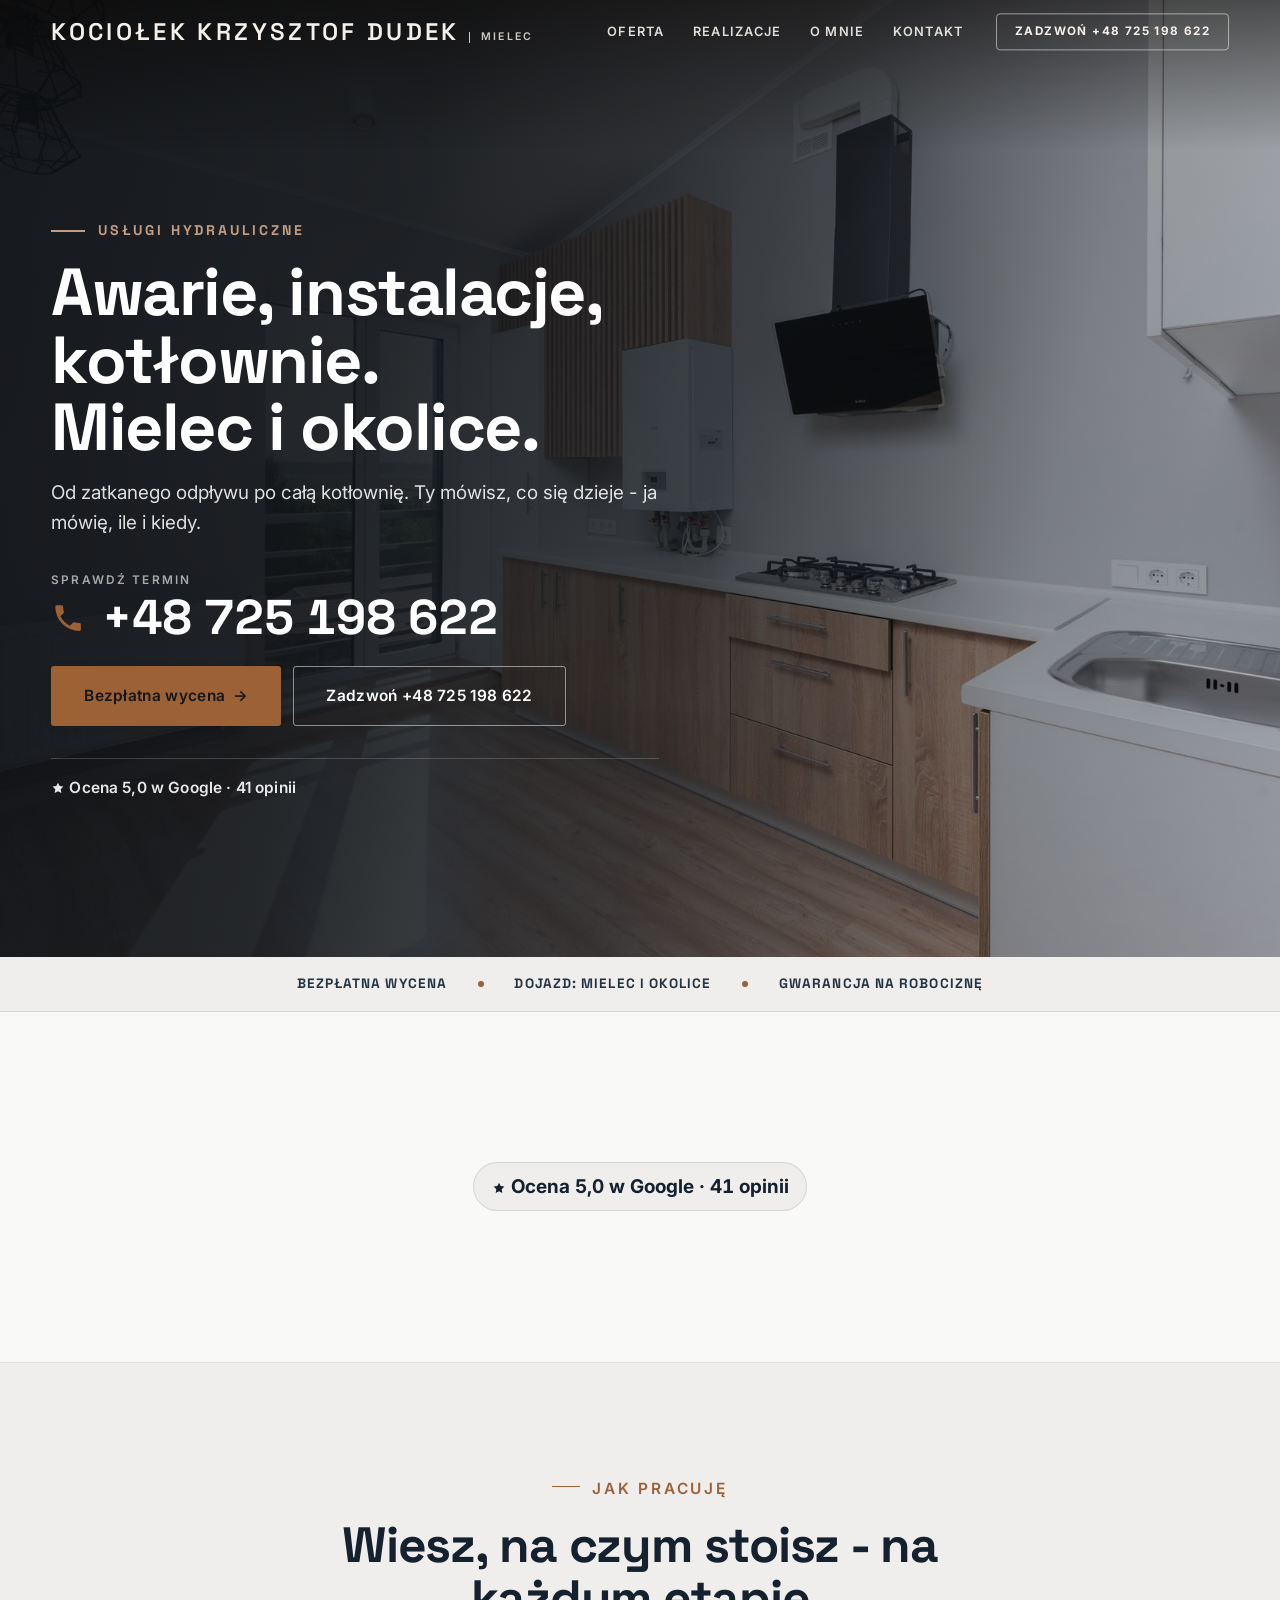
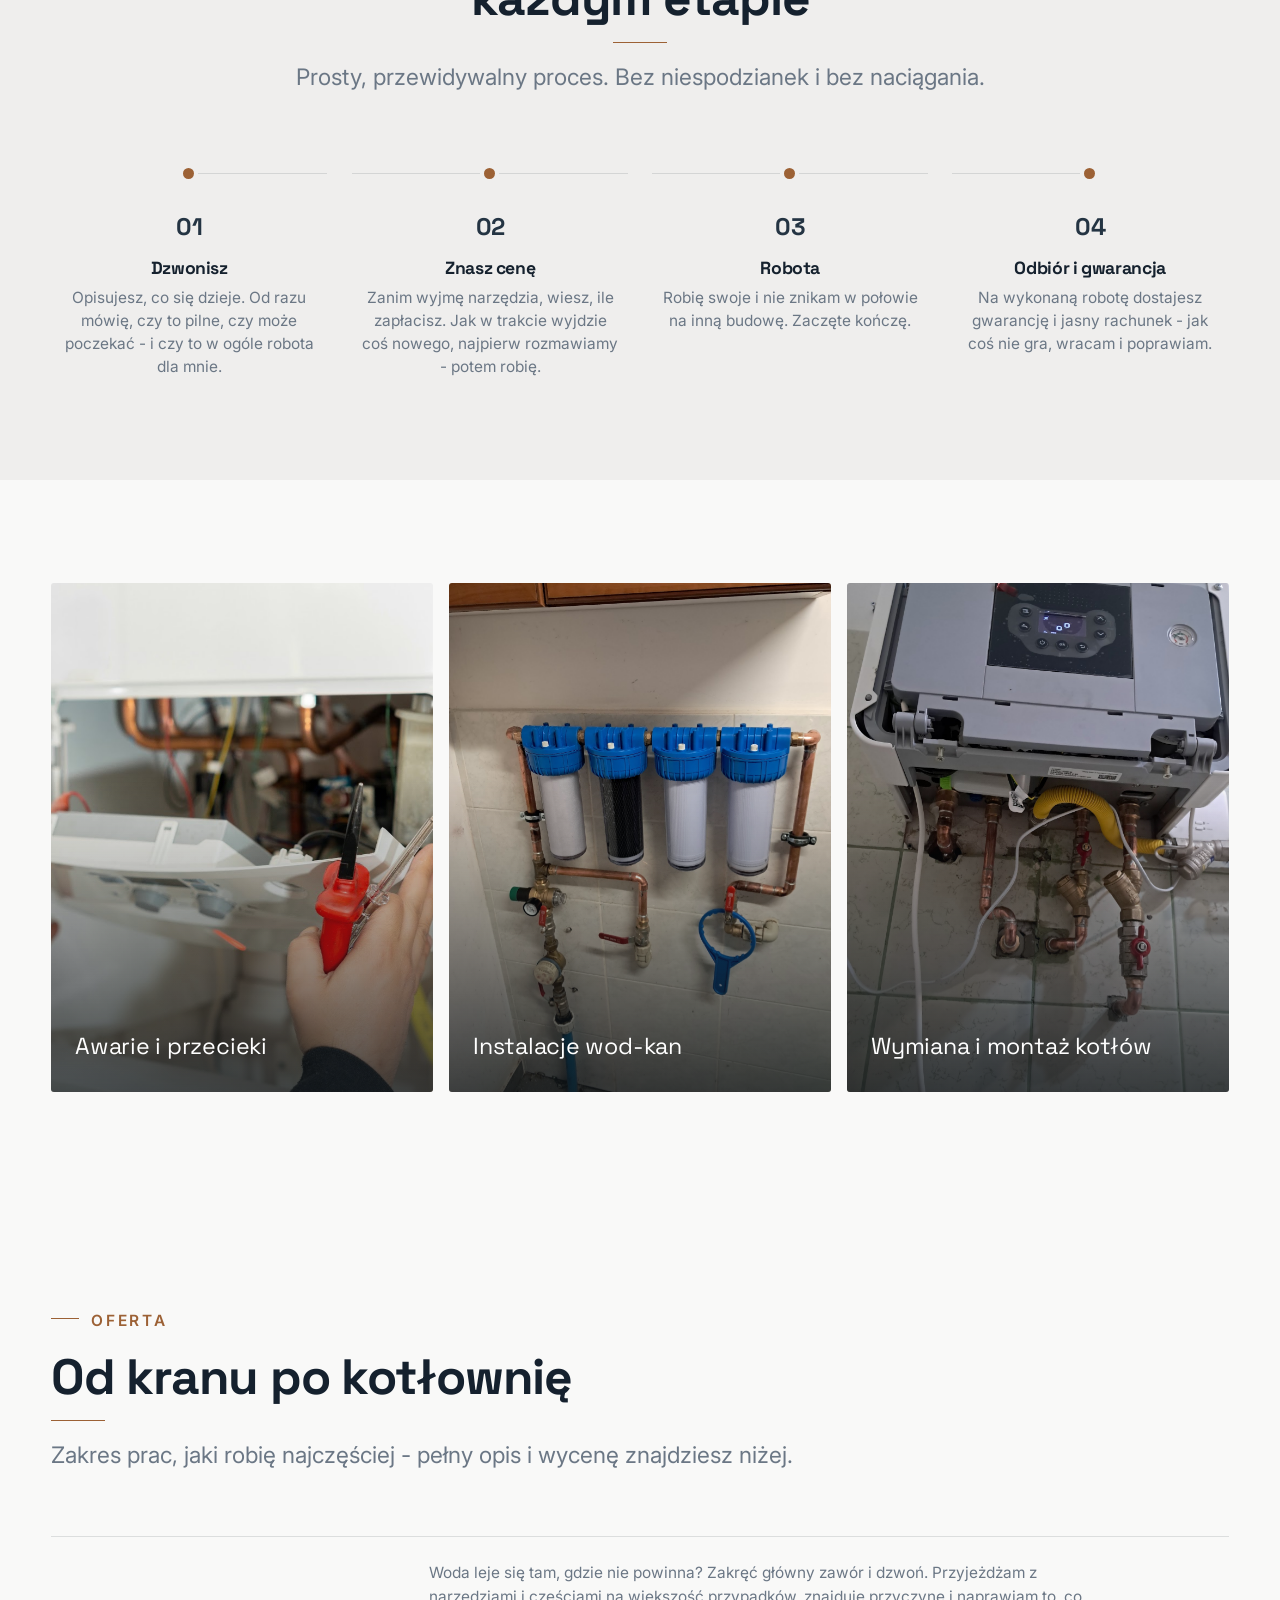
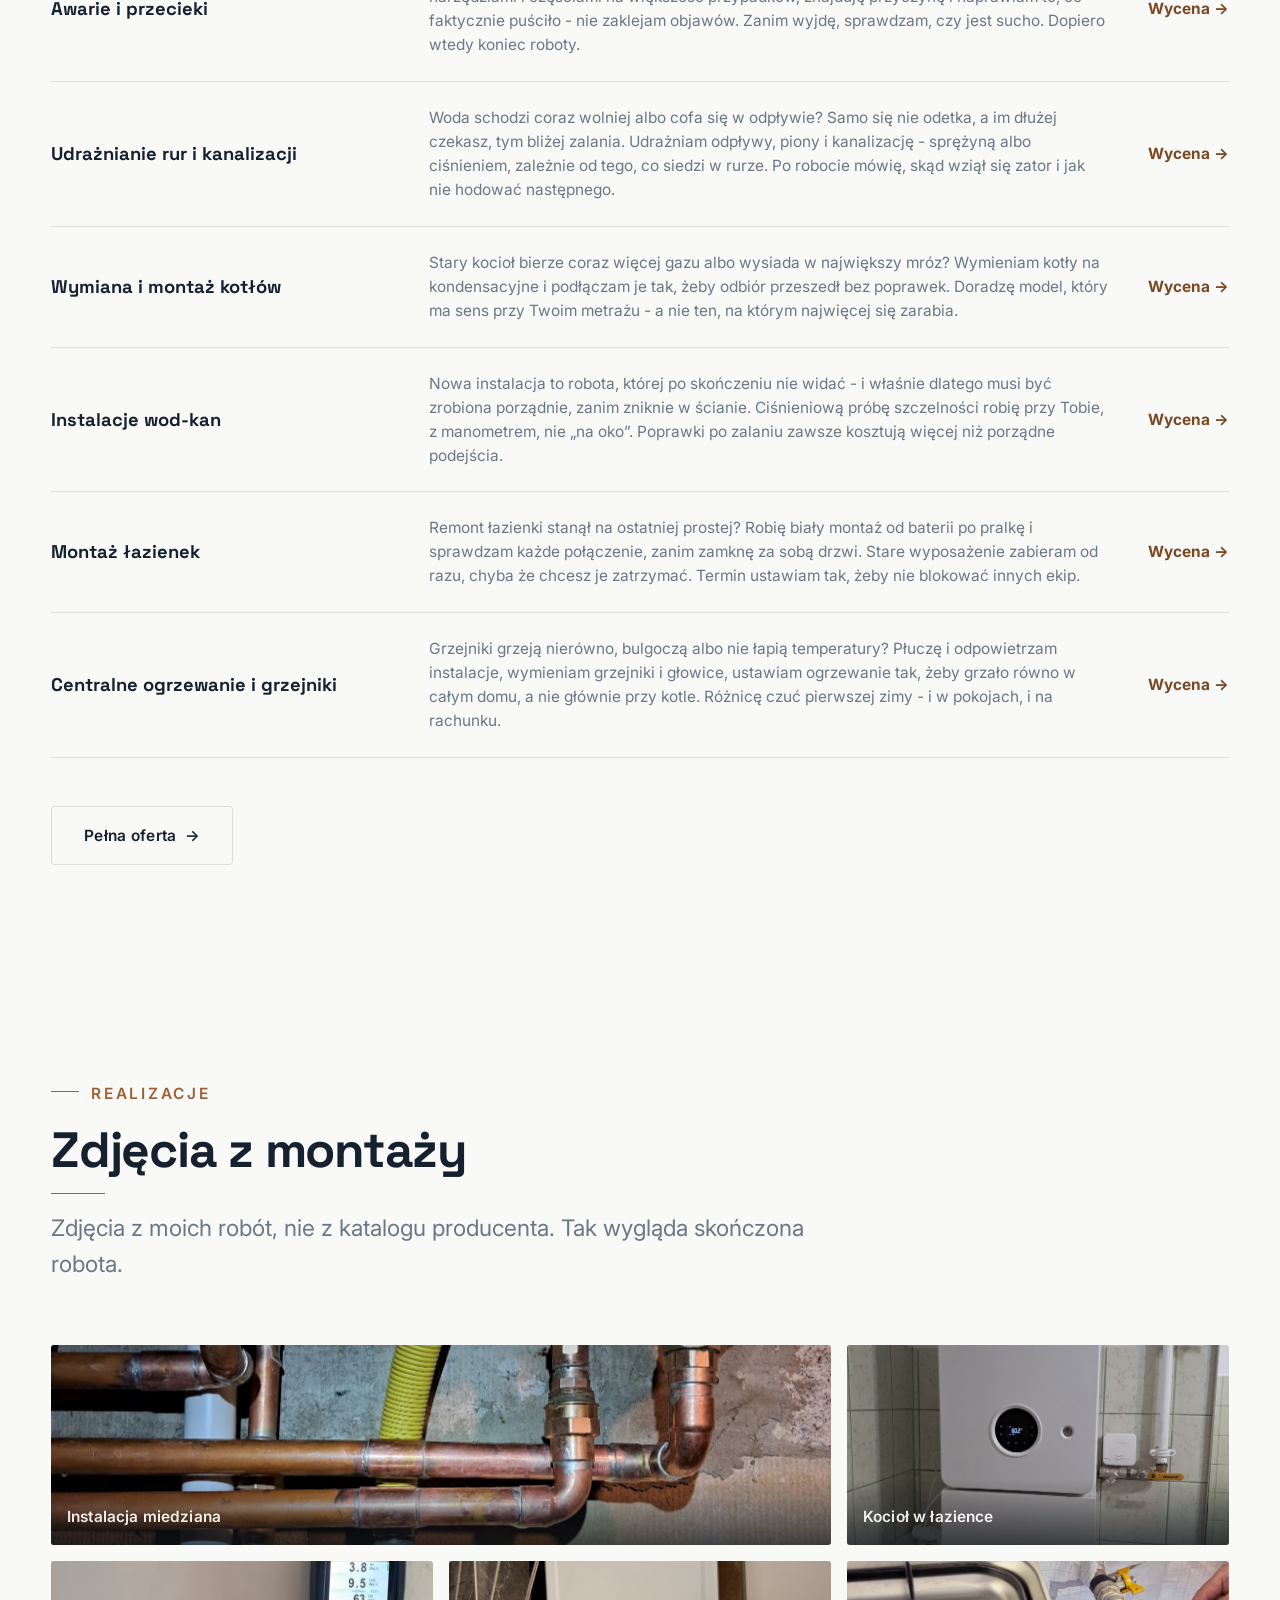
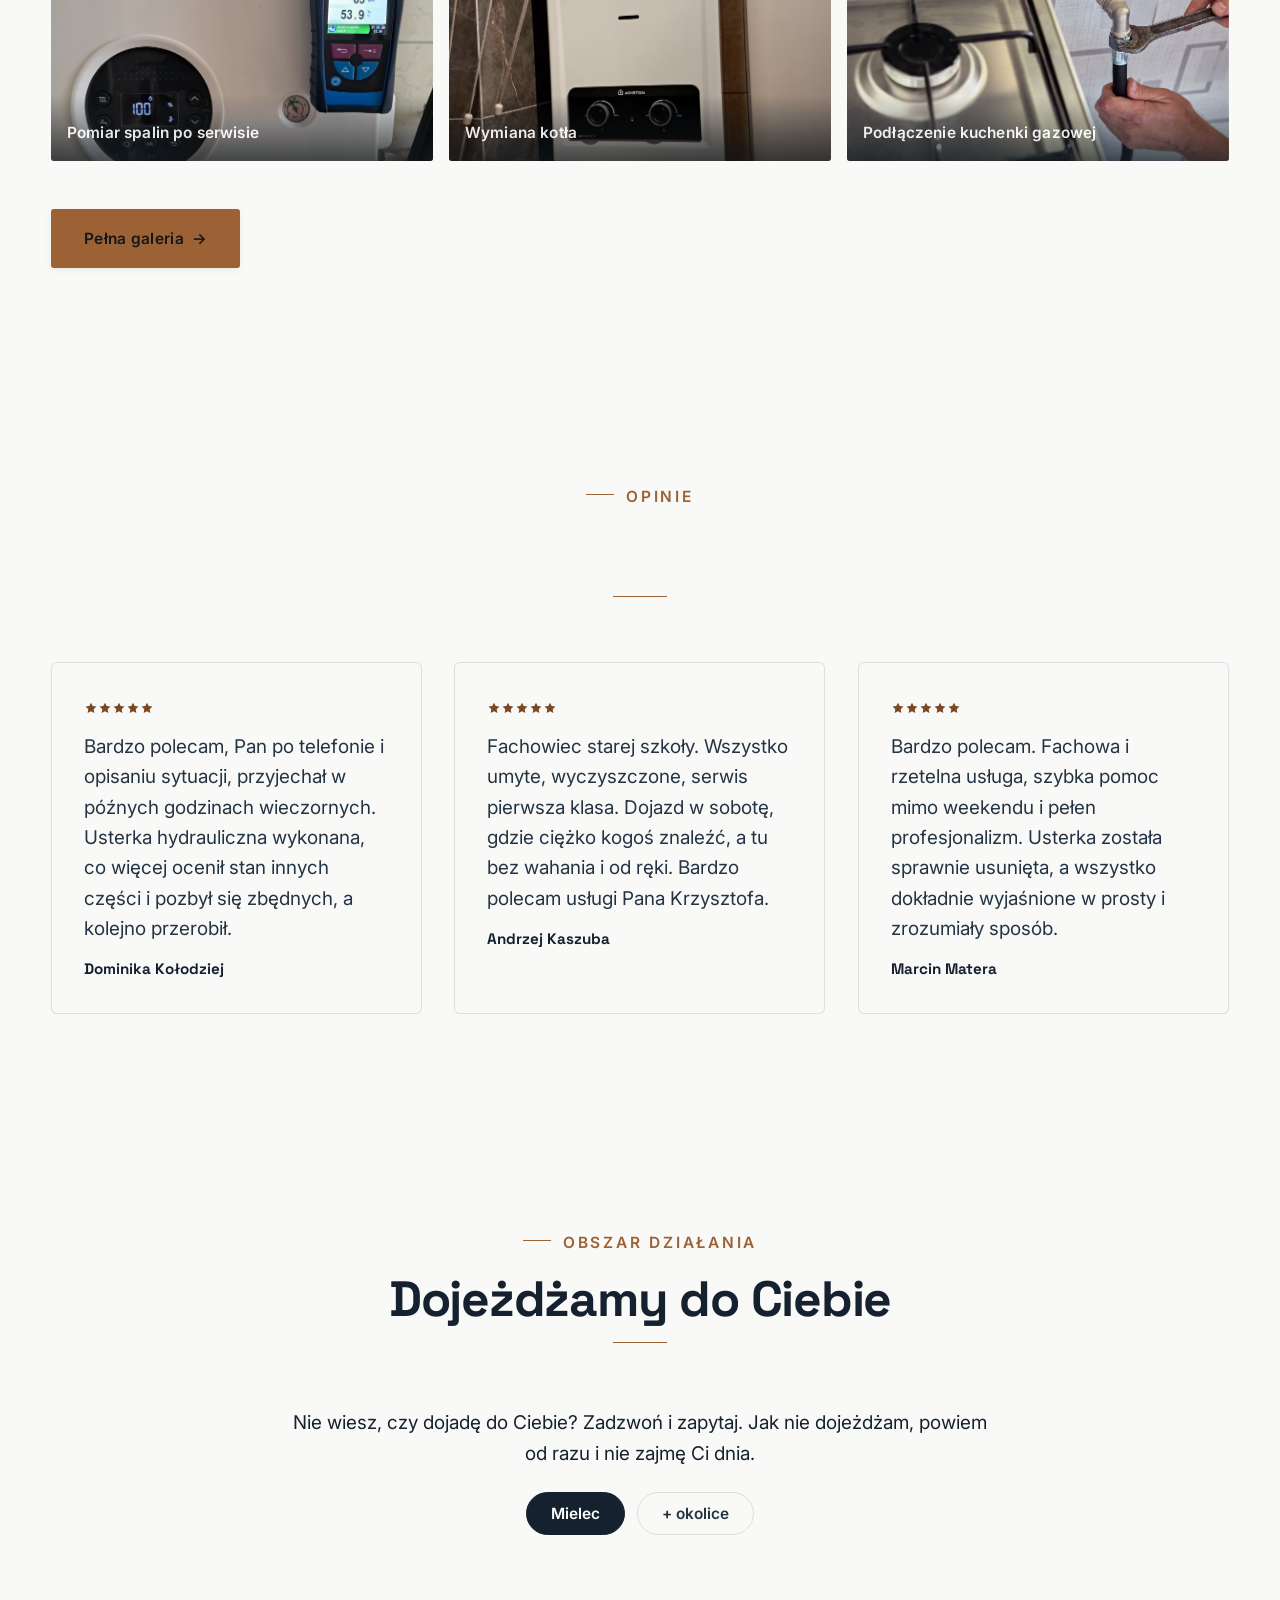
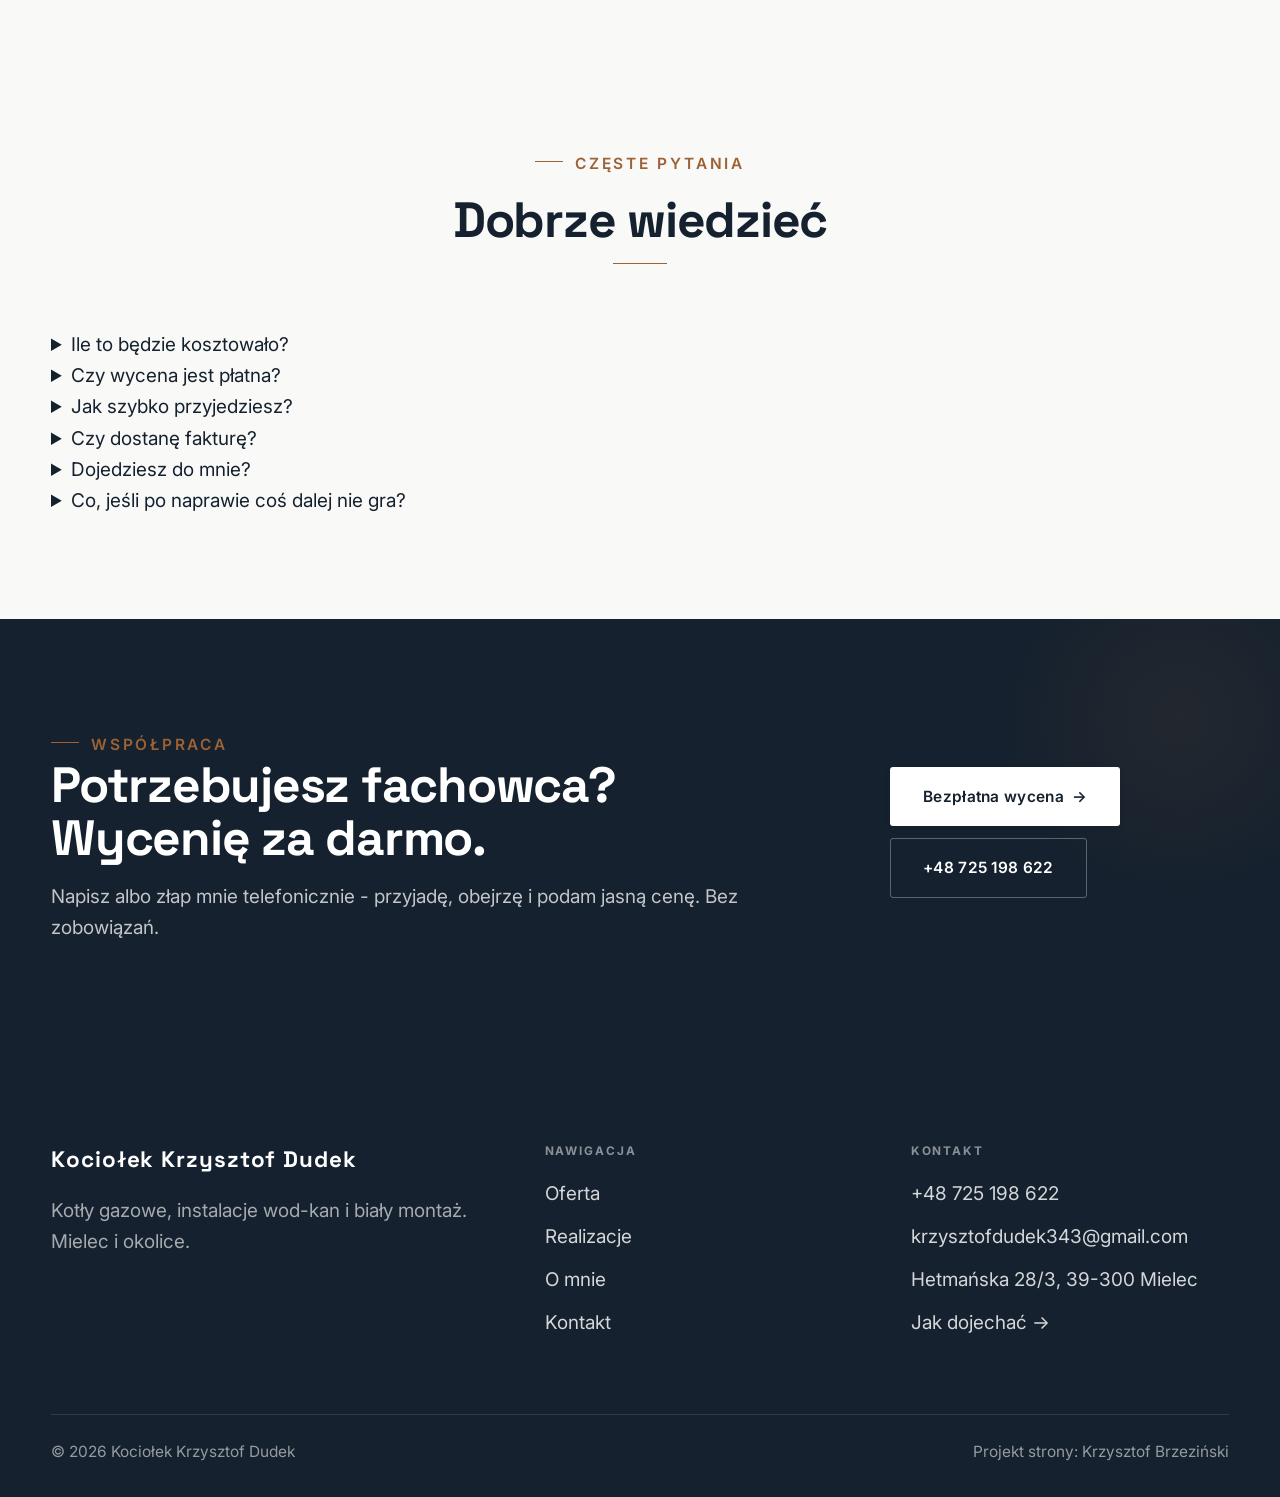
==== index.html @ f03aaa12 "Strona demo: firma-instalacyjno-serwisowa-kociolek-krzysztof-dudek" ====
<!DOCTYPE html>
<html lang="pl">
<head>
<meta charset="UTF-8">
<meta name="viewport" content="width=device-width, initial-scale=1.0">
<title>Hydraulik Mielec - cena przed robotą | Kociołek Krzysztof Dudek</title>
<meta name="description" content="Hydraulik w Mielcu z dojazdem. Awarie, udrażnianie, instalacje wod-kan, wymiana kotłów. Cenę znasz przed robotą. Zadzwoń: +48 725 198 622.">
<link rel="preconnect" href="https://fonts.googleapis.com">
<link rel="preconnect" href="https://fonts.gstatic.com" crossorigin>
<link href="https://fonts.googleapis.com/css2?family=Space+Grotesk:wght@500;600;700&family=Inter:wght@400;500;600&display=swap" rel="stylesheet">
<link rel="stylesheet" href="assets/styles.css">
</head>
<body>

<header class="nav">
  <div class="wrap nav-inner">
    <a class="brand" href="index.html"><span class="name">Kociołek Krzysztof Dudek</span><span class="sub">Mielec</span></a>
    <nav class="nav-links">
      <a href="oferta.html">Oferta</a>
      <a href="realizacje.html">Realizacje</a>
      <a href="o-nas.html">O mnie</a>
      <a href="kontakt.html">Kontakt</a>
      <a href="tel:+48725198622" class="btn btn-accent">Zadzwoń +48 725 198 622</a>
    </nav>
    <button class="nav-toggle" aria-label="Menu"><span></span><span></span><span></span></button>
  </div>
</header>

<section class="hero-fach">
  <img class="hf-photo" src="img/hero.jpg" fetchpriority="high" alt="Kociołek Krzysztof Dudek">
  <div class="hf-panel">
    <div class="hf-inner">
      <span class="hf-kicker">Usługi hydrauliczne</span>
      <h1 class="hf-title">Awarie, instalacje, kotłownie. Mielec i okolice. <em></em></h1>
      <p class="hf-lead">Od zatkanego odpływu po całą kotłownię. Ty mówisz, co się dzieje - ja mówię, ile i kiedy.</p>
      <a class="hf-phone" href="tel:+48725198622"><span class="hf-phone-lab">Sprawdź termin</span><span class="hf-phone-num"><svg class="ico-tel" width="16" height="16" viewBox="0 0 24 24" fill="none" aria-hidden="true"><path d="M6.6 10.8a15.5 15.5 0 0 0 6.6 6.6l2.2-2.2a1 1 0 0 1 1-.24 11.4 11.4 0 0 0 3.6.58 1 1 0 0 1 1 1V20a1 1 0 0 1-1 1A17 17 0 0 1 3 4a1 1 0 0 1 1-1h3.5a1 1 0 0 1 1 1c0 1.25.2 2.46.58 3.6a1 1 0 0 1-.25 1l-2.23 2.2Z" fill="currentColor"/></svg> +48 725 198 622</span></a>
      <div class="hf-actions">
        <a href="kontakt.html" class="btn btn-accent">Bezpłatna wycena <span class="arr">→</span></a>
        <a href="tel:+48725198622" class="btn btn-ghost hf-ghost">Zadzwoń +48 725 198 622</a>
      </div>
      <div class="hf-trust"><svg class="ico-star" width="14" height="14" viewBox="0 0 24 24" style="vertical-align:-2px" aria-hidden="true"><path d="M12 2.8l2.85 5.8 6.4.93-4.63 4.5 1.1 6.37L12 17.4l-5.72 3 1.1-6.37-4.63-4.5 6.4-.93L12 2.8Z" fill="currentColor"/></svg> Ocena 5,0 w Google · 41 opinii</div>
    </div>
  </div>
</section>
<section class="fach-promise">
  <div class="wrap">
    <ul class="fp-row reveal"><li>Bezpłatna wycena</li><li>Dojazd: Mielec i okolice</li><li>Gwarancja na robociznę</li></ul>
  </div>
</section>
<section class="trust-bar">
  <div class="wrap">
    <div class="tb-google reveal"><svg class="ico-star" width="14" height="14" viewBox="0 0 24 24" style="vertical-align:-2px" aria-hidden="true"><path d="M12 2.8l2.85 5.8 6.4.93-4.63 4.5 1.1 6.37L12 17.4l-5.72 3 1.1-6.37-4.63-4.5 6.4-.93L12 2.8Z" fill="currentColor"/></svg> Ocena 5,0 w Google · 41 opinii</div>
  </div>
</section>
<section class="proces fachowcy">
  <div class="wrap">
    <div class="head center reveal">
      <span class="eyebrow">Jak pracuję</span>
      <h2>Wiesz, na czym stoisz - na każdym etapie</h2>
      <p>Prosty, przewidywalny proces. Bez niespodzianek i bez naciągania.</p>
    </div>
    <ol class="proces-line">
      <li class="reveal"><span class="pno">01</span><h3>Dzwonisz</h3><p>Opisujesz, co się dzieje. Od razu mówię, czy to pilne, czy może poczekać - i czy to w ogóle robota dla mnie.</p></li>
      <li class="reveal"><span class="pno">02</span><h3>Znasz cenę</h3><p>Zanim wyjmę narzędzia, wiesz, ile zapłacisz. Jak w trakcie wyjdzie coś nowego, najpierw rozmawiamy - potem robię.</p></li>
      <li class="reveal"><span class="pno">03</span><h3>Robota</h3><p>Robię swoje i nie znikam w połowie na inną budowę. Zaczęte kończę.</p></li>
      <li class="reveal"><span class="pno">04</span><h3>Odbiór i gwarancja</h3><p>Na wykonaną robotę dostajesz gwarancję i jasny rachunek - jak coś nie gra, wracam i poprawiam.</p></li>
    </ol>
  </div>
</section>
<section class="gateways-band">
  <div class="wrap">
    <div class="gateways">
      <a href="oferta.html" class="gateway reveal"><img src="img/g1.jpg" alt="Serwis kotła gazowego" loading="lazy"><span class="g-ttl">Awarie i przecieki</span></a>
      <a href="oferta.html" class="gateway reveal"><img src="img/g9.jpg" alt="Filtry wody na instalacji" loading="lazy"><span class="g-ttl">Instalacje wod-kan</span></a>
      <a href="oferta.html" class="gateway reveal"><img src="img/g3.jpg" alt="Kocioł po montażu" loading="lazy"><span class="g-ttl">Wymiana i montaż kotłów</span></a>
    </div>
  </div>
</section>
<section class="fach-uslugi">
  <div class="wrap">
    <div class="head reveal">
      <span class="eyebrow">Oferta</span>
      <h2>Od kranu po kotłownię</h2>
      <p>Zakres prac, jaki robię najczęściej - pełny opis i wycenę znajdziesz niżej.</p>
    </div>
    <ul class="fu-list">
      <li class="fu-row reveal"><div class="fu-name">Awarie i przecieki</div><div class="fu-desc">Woda leje się tam, gdzie nie powinna? Zakręć główny zawór i dzwoń. Przyjeżdżam z narzędziami i częściami na większość przypadków, znajduję przyczynę i naprawiam to, co faktycznie puściło - nie zaklejam objawów. Zanim wyjdę, sprawdzam, czy jest sucho. Dopiero wtedy koniec roboty.</div><a class="fu-cta" href="kontakt.html">Wycena <span class="arr">→</span></a></li>
      <li class="fu-row reveal"><div class="fu-name">Udrażnianie rur i kanalizacji</div><div class="fu-desc">Woda schodzi coraz wolniej albo cofa się w odpływie? Samo się nie odetka, a im dłużej czekasz, tym bliżej zalania. Udrażniam odpływy, piony i kanalizację - sprężyną albo ciśnieniem, zależnie od tego, co siedzi w rurze. Po robocie mówię, skąd wziął się zator i jak nie hodować następnego.</div><a class="fu-cta" href="kontakt.html">Wycena <span class="arr">→</span></a></li>
      <li class="fu-row reveal"><div class="fu-name">Wymiana i montaż kotłów</div><div class="fu-desc">Stary kocioł bierze coraz więcej gazu albo wysiada w największy mróz? Wymieniam kotły na kondensacyjne i podłączam je tak, żeby odbiór przeszedł bez poprawek. Doradzę model, który ma sens przy Twoim metrażu - a nie ten, na którym najwięcej się zarabia.</div><a class="fu-cta" href="kontakt.html">Wycena <span class="arr">→</span></a></li>
      <li class="fu-row reveal"><div class="fu-name">Instalacje wod-kan</div><div class="fu-desc">Nowa instalacja to robota, której po skończeniu nie widać - i właśnie dlatego musi być zrobiona porządnie, zanim zniknie w ścianie. Ciśnieniową próbę szczelności robię przy Tobie, z manometrem, nie „na oko”. Poprawki po zalaniu zawsze kosztują więcej niż porządne podejścia.</div><a class="fu-cta" href="kontakt.html">Wycena <span class="arr">→</span></a></li>
      <li class="fu-row reveal"><div class="fu-name">Montaż łazienek</div><div class="fu-desc">Remont łazienki stanął na ostatniej prostej? Robię biały montaż od baterii po pralkę i sprawdzam każde połączenie, zanim zamknę za sobą drzwi. Stare wyposażenie zabieram od razu, chyba że chcesz je zatrzymać. Termin ustawiam tak, żeby nie blokować innych ekip.</div><a class="fu-cta" href="kontakt.html">Wycena <span class="arr">→</span></a></li>
      <li class="fu-row reveal"><div class="fu-name">Centralne ogrzewanie i grzejniki</div><div class="fu-desc">Grzejniki grzeją nierówno, bulgoczą albo nie łapią temperatury? Płuczę i odpowietrzam instalacje, wymieniam grzejniki i głowice, ustawiam ogrzewanie tak, żeby grzało równo w całym domu, a nie głównie przy kotle. Różnicę czuć pierwszej zimy - i w pokojach, i na rachunku.</div><a class="fu-cta" href="kontakt.html">Wycena <span class="arr">→</span></a></li>
    </ul>
    <div style="margin-top:var(--space-7)" class="reveal"><a href="oferta.html" class="btn btn-ghost">Pełna oferta <span class="arr">→</span></a></div>
  </div>
</section>
<section>
  <div class="wrap">
    <div class="head reveal">
      <span class="eyebrow">Realizacje</span>
      <h2>Zdjęcia z montaży</h2>
      <p>Zdjęcia z moich robót, nie z katalogu producenta. Tak wygląda skończona robota.</p>
    </div>
    <div class="gallery">
      <div class="tile t-two3 reveal"><img src="img/g4.jpg" alt="Instalacja miedziana" loading="lazy"><div class="cap">Instalacja miedziana</div></div>
      <div class="tile t-third reveal"><img src="img/g5.jpg" alt="Kocioł w łazience" loading="lazy"><div class="cap">Kocioł w łazience</div></div>
      <div class="tile t-third reveal"><img src="img/g6.jpg" alt="Pomiar spalin po serwisie" loading="lazy"><div class="cap">Pomiar spalin po serwisie</div></div>
      <div class="tile t-third reveal"><img src="img/g7.jpg" alt="Wymiana kotła" loading="lazy"><div class="cap">Wymiana kotła</div></div>
      <div class="tile t-third reveal"><img src="img/g8.jpg" alt="Podłączenie kuchenki gazowej" loading="lazy"><div class="cap">Podłączenie kuchenki gazowej</div></div>
    </div>
    <div style="margin-top:var(--space-7)" class="reveal"><a href="realizacje.html" class="btn btn-accent">Pełna galeria <span class="arr">→</span></a></div>
  </div>
</section>
<section class="opinie">
  <div class="wrap">
    <div class="head center reveal">
      <span class="eyebrow">Opinie</span>
      <h2>Co mówią klienci</h2>
    </div>
    <div class="opinie-grid">
      <figure class="op-card reveal"><span class="op-star"><svg class="ico-star" width="14" height="14" viewBox="0 0 24 24" style="vertical-align:-2px" aria-hidden="true"><path d="M12 2.8l2.85 5.8 6.4.93-4.63 4.5 1.1 6.37L12 17.4l-5.72 3 1.1-6.37-4.63-4.5 6.4-.93L12 2.8Z" fill="currentColor"/></svg><svg class="ico-star" width="14" height="14" viewBox="0 0 24 24" style="vertical-align:-2px" aria-hidden="true"><path d="M12 2.8l2.85 5.8 6.4.93-4.63 4.5 1.1 6.37L12 17.4l-5.72 3 1.1-6.37-4.63-4.5 6.4-.93L12 2.8Z" fill="currentColor"/></svg><svg class="ico-star" width="14" height="14" viewBox="0 0 24 24" style="vertical-align:-2px" aria-hidden="true"><path d="M12 2.8l2.85 5.8 6.4.93-4.63 4.5 1.1 6.37L12 17.4l-5.72 3 1.1-6.37-4.63-4.5 6.4-.93L12 2.8Z" fill="currentColor"/></svg><svg class="ico-star" width="14" height="14" viewBox="0 0 24 24" style="vertical-align:-2px" aria-hidden="true"><path d="M12 2.8l2.85 5.8 6.4.93-4.63 4.5 1.1 6.37L12 17.4l-5.72 3 1.1-6.37-4.63-4.5 6.4-.93L12 2.8Z" fill="currentColor"/></svg><svg class="ico-star" width="14" height="14" viewBox="0 0 24 24" style="vertical-align:-2px" aria-hidden="true"><path d="M12 2.8l2.85 5.8 6.4.93-4.63 4.5 1.1 6.37L12 17.4l-5.72 3 1.1-6.37-4.63-4.5 6.4-.93L12 2.8Z" fill="currentColor"/></svg></span><blockquote>Bardzo polecam, Pan po telefonie i opisaniu sytuacji, przyjechał w późnych godzinach wieczornych. Usterka hydrauliczna wykonana, co więcej ocenił stan innych części i pozbył się zbędnych, a kolejno przerobił.</blockquote><span class="op-autor">Dominika Kołodziej</span></figure>
      <figure class="op-card reveal"><span class="op-star"><svg class="ico-star" width="14" height="14" viewBox="0 0 24 24" style="vertical-align:-2px" aria-hidden="true"><path d="M12 2.8l2.85 5.8 6.4.93-4.63 4.5 1.1 6.37L12 17.4l-5.72 3 1.1-6.37-4.63-4.5 6.4-.93L12 2.8Z" fill="currentColor"/></svg><svg class="ico-star" width="14" height="14" viewBox="0 0 24 24" style="vertical-align:-2px" aria-hidden="true"><path d="M12 2.8l2.85 5.8 6.4.93-4.63 4.5 1.1 6.37L12 17.4l-5.72 3 1.1-6.37-4.63-4.5 6.4-.93L12 2.8Z" fill="currentColor"/></svg><svg class="ico-star" width="14" height="14" viewBox="0 0 24 24" style="vertical-align:-2px" aria-hidden="true"><path d="M12 2.8l2.85 5.8 6.4.93-4.63 4.5 1.1 6.37L12 17.4l-5.72 3 1.1-6.37-4.63-4.5 6.4-.93L12 2.8Z" fill="currentColor"/></svg><svg class="ico-star" width="14" height="14" viewBox="0 0 24 24" style="vertical-align:-2px" aria-hidden="true"><path d="M12 2.8l2.85 5.8 6.4.93-4.63 4.5 1.1 6.37L12 17.4l-5.72 3 1.1-6.37-4.63-4.5 6.4-.93L12 2.8Z" fill="currentColor"/></svg><svg class="ico-star" width="14" height="14" viewBox="0 0 24 24" style="vertical-align:-2px" aria-hidden="true"><path d="M12 2.8l2.85 5.8 6.4.93-4.63 4.5 1.1 6.37L12 17.4l-5.72 3 1.1-6.37-4.63-4.5 6.4-.93L12 2.8Z" fill="currentColor"/></svg></span><blockquote>Fachowiec starej szkoły. Wszystko umyte, wyczyszczone, serwis pierwsza klasa. Dojazd w sobotę, gdzie ciężko kogoś znaleźć, a tu bez wahania i od ręki. Bardzo polecam usługi Pana Krzysztofa.</blockquote><span class="op-autor">Andrzej Kaszuba</span></figure>
      <figure class="op-card reveal"><span class="op-star"><svg class="ico-star" width="14" height="14" viewBox="0 0 24 24" style="vertical-align:-2px" aria-hidden="true"><path d="M12 2.8l2.85 5.8 6.4.93-4.63 4.5 1.1 6.37L12 17.4l-5.72 3 1.1-6.37-4.63-4.5 6.4-.93L12 2.8Z" fill="currentColor"/></svg><svg class="ico-star" width="14" height="14" viewBox="0 0 24 24" style="vertical-align:-2px" aria-hidden="true"><path d="M12 2.8l2.85 5.8 6.4.93-4.63 4.5 1.1 6.37L12 17.4l-5.72 3 1.1-6.37-4.63-4.5 6.4-.93L12 2.8Z" fill="currentColor"/></svg><svg class="ico-star" width="14" height="14" viewBox="0 0 24 24" style="vertical-align:-2px" aria-hidden="true"><path d="M12 2.8l2.85 5.8 6.4.93-4.63 4.5 1.1 6.37L12 17.4l-5.72 3 1.1-6.37-4.63-4.5 6.4-.93L12 2.8Z" fill="currentColor"/></svg><svg class="ico-star" width="14" height="14" viewBox="0 0 24 24" style="vertical-align:-2px" aria-hidden="true"><path d="M12 2.8l2.85 5.8 6.4.93-4.63 4.5 1.1 6.37L12 17.4l-5.72 3 1.1-6.37-4.63-4.5 6.4-.93L12 2.8Z" fill="currentColor"/></svg><svg class="ico-star" width="14" height="14" viewBox="0 0 24 24" style="vertical-align:-2px" aria-hidden="true"><path d="M12 2.8l2.85 5.8 6.4.93-4.63 4.5 1.1 6.37L12 17.4l-5.72 3 1.1-6.37-4.63-4.5 6.4-.93L12 2.8Z" fill="currentColor"/></svg></span><blockquote>Bardzo polecam. Fachowa i rzetelna usługa, szybka pomoc mimo weekendu i pełen profesjonalizm. Usterka została sprawnie usunięta, a wszystko dokładnie wyjaśnione w prosty i zrozumiały sposób.</blockquote><span class="op-autor">Marcin Matera</span></figure>
    </div>
  </div>
</section>
<section class="obszar">
  <div class="wrap">
    <div class="head center reveal">
      <span class="eyebrow">Obszar działania</span>
      <h2>Dojeżdżamy do Ciebie</h2>
    </div>
    <p class="obszar-txt reveal" style="text-align:center;max-width:60ch;margin:0 auto 1.4rem">Nie wiesz, czy dojadę do Ciebie? Zadzwoń i zapytaj. Jak nie dojeżdżam, powiem od razu i nie zajmę Ci dnia.</p>
    <ul class="obszar-list reveal"><li class="is-home">Mielec</li><li>+ okolice</li></ul>
  </div>
</section>
<section class="faq-klinika">
  <div class="wrap">
    <div class="head center reveal">
      <span class="eyebrow">Częste pytania</span>
      <h2>Dobrze wiedzieć</h2>
    </div>
    <div class="faq-list">
      <details class="faq-item reveal"><summary>Ile to będzie kosztowało?</summary><p>Zależy, co się dzieje - dlatego wypytuję przez telefon i od razu podaję widełki. Ostateczną cenę znasz przed robotą, nie po niej.</p></details>
      <details class="faq-item reveal"><summary>Czy wycena jest płatna?</summary><p>Nie. Przyjazd i wycena w Mielcu i najbliższej okolicy są bezpłatne i do niczego nie zobowiązują.</p></details>
      <details class="faq-item reveal"><summary>Jak szybko przyjedziesz?</summary><p>Przy zalaniu liczy się każda godzina, więc przy awarii przestawiam grafik. Prace planowane umawiamy z kilkudniowym wyprzedzeniem.</p></details>
      <details class="faq-item reveal"><summary>Czy dostanę fakturę?</summary><p>Tak - VAT albo paragon, jak wolisz. Z firmami i wspólnotami rozliczam się przelewem.</p></details>
      <details class="faq-item reveal"><summary>Dojedziesz do mnie?</summary><p>Robię głównie Mielec i okolice. Masz wątpliwość - zadzwoń, to kwestia jednego pytania.</p></details>
      <details class="faq-item reveal"><summary>Co, jeśli po naprawie coś dalej nie gra?</summary><p>Wracam i sprawdzam. Moja wina - poprawiam za darmo; wyszło coś nowego - mówię wprost, co i za ile.</p></details>
    </div>
  </div>
</section>
<section class="cta">
  <div class="wrap">
    <div class="reveal">
      <span class="eyebrow">Współpraca</span>
      <h2>Potrzebujesz fachowca? Wycenię za darmo.</h2>
      <p>Napisz albo złap mnie telefonicznie - przyjadę, obejrzę i podam jasną cenę. Bez zobowiązań.</p>
    </div>
    <div class="cta-actions reveal">
      <a href="kontakt.html" class="btn btn-light">Bezpłatna wycena <span class="arr">→</span></a>
      <a href="tel:+48725198622" class="btn btn-ghost" style="color:#fff;border-color:rgba(255,255,255,.3)">+48 725 198 622</a>
    </div>
  </div>
</section>

<footer>
  <div class="wrap">
    <div class="foot-grid">
      <div class="foot-brand">
        <div class="name">Kociołek Krzysztof Dudek</div>
        <p>Kotły gazowe, instalacje wod-kan i biały montaż. Mielec i okolice.</p>
      </div>
      <div class="foot-col">
        <h4>Nawigacja</h4>
        <a href="oferta.html">Oferta</a>
        <a href="realizacje.html">Realizacje</a>
        <a href="o-nas.html">O mnie</a>
        <a href="kontakt.html">Kontakt</a>
      </div>
      <div class="foot-col">
        <h4>Kontakt</h4>
        <a href="tel:+48725198622">+48 725 198 622</a>
        <a href="mailto:krzysztofdudek343@gmail.com">krzysztofdudek343@gmail.com</a>
        <p>Hetmańska 28/3, 39-300 Mielec</p>
        <a href="https://www.google.com/maps?cid=2946657307690616751" target="_blank" rel="noopener">Jak dojechać →</a>
      </div>
    </div>
    <div class="foot-bot">
      <span>© 2026 Kociołek Krzysztof Dudek</span>
      <span>Projekt strony: Krzysztof Brzeziński</span>
    </div>
  </div>
</footer>
<div class="sticky-call"><a class="sc-call" href="tel:+48725198622"><svg class="ico-tel" width="16" height="16" viewBox="0 0 24 24" fill="none" aria-hidden="true"><path d="M6.6 10.8a15.5 15.5 0 0 0 6.6 6.6l2.2-2.2a1 1 0 0 1 1-.24 11.4 11.4 0 0 0 3.6.58 1 1 0 0 1 1 1V20a1 1 0 0 1-1 1A17 17 0 0 1 3 4a1 1 0 0 1 1-1h3.5a1 1 0 0 1 1 1c0 1.25.2 2.46.58 3.6a1 1 0 0 1-.25 1l-2.23 2.2Z" fill="currentColor"/></svg> Zadzwoń</a><a class="sc-quote" href="kontakt.html">Bezpłatna wycena</a></div>

<script src="assets/main.js"></script>
</body>
</html>
---- assets/styles.css ----
/* ============================================================
   STOLBASZ — premium, architektoniczny B2B fit-out
   Jasna paleta, zero brązu. System wg premium-web-craft.
   Projekt strony: Krzysztof Brzeziński
   ============================================================ */

:root{
  /* PALETA — jasna, architektoniczna, chłodna */
  --paper:#F4F6F8;          /* główne tło */
  --paper-2:#E7EBEF;        /* sekcje alternatywne (chłodny jasny szary) */
  --paper-3:#E7EBEF;        /* delikatne wypełnienia */
  --ink:#15212E;            /* tekst główny — chłodny grafit */
  --ink-soft:#243443;       /* nagłówki drugorzędne */
  --muted:#6B7785;          /* tekst poboczny */
  --line:rgba(21,33,46,.12);/* hairline */
  --accent:#E8A317;         /* stonowany petrol-slate — jedyny akcent */
  --accent-d:#C9870C;
  --accent-soft:rgba(232,163,23,.10);
  --dark:#15212E;           /* sekcje ciemne (stopka/CTA) */

  /* ODSTĘPY — skala 4/8 */
  --space-1:4px; --space-2:8px; --space-3:12px; --space-4:16px; --space-5:24px;
  --space-6:32px; --space-7:48px; --space-8:64px; --space-9:96px; --space-10:128px;

  /* TYPOGRAFIA — fluid clamp() (skala podbita 16.07.2026: większe, czytelniejsze litery — uwaga Adama) */
  --text-sm:clamp(.9rem,.87rem + .12vw,1rem);
  --text-base:clamp(1.08rem,1.04rem + .18vw,1.2rem);
  --text-lg:clamp(1.24rem,1.15rem + .34vw,1.44rem);
  --text-h3:clamp(1.34rem,1.22rem + .55vw,1.66rem);
  --text-h2:clamp(2.1rem,1.66rem + 2.1vw,3.1rem);
  --text-h1:clamp(2.9rem,2.1rem + 4vw,5.1rem);

  /* PROMIENIE — architektoniczne, raczej ostre */
  --r-sm:3px; --r-md:6px; --r-lg:10px;

  /* RUCH */
  --ease:cubic-bezier(.25,.46,.45,.94); --dur:.24s;

  /* CIENIE — miękkie, warstwowe */
  --sh-sm:0 1px 2px rgba(16,24,32,.04), 0 2px 8px rgba(16,24,32,.05);
  --sh-md:0 2px 6px rgba(16,24,32,.05), 0 12px 28px -8px rgba(16,24,32,.12);
  --sh-lg:0 6px 14px rgba(16,24,32,.07), 0 26px 56px -18px rgba(16,24,32,.22);

  --hairline:1px solid var(--line);

  --font-display:'Space Grotesk','Inter',sans-serif;
  --font-body:'Inter',sans-serif;
}

*{box-sizing:border-box;margin:0;padding:0}
html{scroll-behavior:smooth}
body{
  font-family:var(--font-body);
  font-size:var(--text-base);
  line-height:1.65;
  color:var(--ink);
  background:var(--paper);
  -webkit-font-smoothing:antialiased;
  text-rendering:optimizeLegibility;
}
img{max-width:100%;display:block}
a{color:inherit;text-decoration:none}

.wrap{width:min(92%,1180px);margin-inline:auto}
section{padding-block:clamp(52px,6.5vw,96px)}

h1,h2,h3{font-family:var(--font-display);font-weight:700;line-height:1.08;letter-spacing:-.02em;color:var(--ink)}
h1{font-size:var(--text-h1);letter-spacing:-.035em}
h2{font-size:var(--text-h2);letter-spacing:-.025em}
h3{font-size:var(--text-h3)}
p{max-width:65ch}

.eyebrow{
  font-family:var(--font-body);
  font-size:var(--text-sm);
  font-weight:600;
  letter-spacing:.18em;
  text-transform:uppercase;
  color:var(--accent);
  display:inline-flex;align-items:center;gap:var(--space-3);
}
/* flex:none + margin-top = kreska trzyma się PIERWSZEJ linii. Wcześniej align-items:center
   centrowało ją względem całego bloku i przy zawinięciu (długi kicker typu
   „…WNĘTRZ · LESZNO · OD 2019") druga linia lądowała z brzydkim wcięciem. */
.eyebrow{align-items:flex-start}
.eyebrow>*,.eyebrow{text-wrap:balance}   /* dlugi kicker lamal sie na sierote typu samo „2019" w drugiej linii */
.eyebrow::before{content:"";width:28px;height:1px;background:var(--accent);display:inline-block;flex:none;margin-top:.62em}

.muted{color:var(--muted)}
.lead{font-size:var(--text-lg);line-height:1.55;color:var(--ink-soft);max-width:50ch}

/* ---------- BUTTONS ---------- */
.btn{
  display:inline-flex;align-items:center;gap:var(--space-2);
  font-weight:600;font-size:var(--text-sm);letter-spacing:.02em;
  padding:var(--space-4) var(--space-6);
  border-radius:var(--r-sm);
  transition:transform var(--dur) var(--ease),box-shadow var(--dur) var(--ease),background var(--dur) var(--ease);
  cursor:pointer;border:1px solid transparent;
}
.btn-accent{background:var(--accent);color:#fff;box-shadow:var(--sh-sm)}
.btn-accent:hover{background:var(--accent-d);transform:translateY(-2px);box-shadow:var(--sh-md)}
.btn-accent:active{transform:translateY(0);box-shadow:var(--sh-sm)}
.btn-ghost{background:transparent;color:var(--ink);border-color:var(--line)}
.btn-ghost:hover{border-color:var(--accent);color:var(--accent);transform:translateY(-2px)}
.btn-light{background:#fff;color:var(--ink);box-shadow:var(--sh-sm)}
.btn-light:hover{transform:translateY(-2px);box-shadow:var(--sh-md)}
.btn .arr{transition:transform var(--dur) var(--ease)}
.btn:hover .arr{transform:translateX(4px)}

/* ---------- NAV ---------- */
.nav{
  position:sticky;top:0;z-index:50;
  background:color-mix(in srgb,var(--paper) 88%,transparent);
  backdrop-filter:saturate(140%) blur(10px);
  border-bottom:var(--hairline);
}
.nav-inner{display:flex;align-items:center;justify-content:space-between;height:72px}
.brand{display:flex;flex-direction:column;line-height:1}
.brand .name{font-family:var(--font-display);font-weight:800;font-size:1.35rem;letter-spacing:.04em}
.brand .sub{font-size:.62rem;letter-spacing:.34em;text-transform:uppercase;color:var(--muted);margin-top:5px}
.nav-links{display:flex;align-items:center;gap:var(--space-6)}
.nav-links a{font-size:var(--text-sm);font-weight:500;color:var(--ink-soft);position:relative;padding-block:4px;transition:color var(--dur) var(--ease)}
.nav-links a::after{content:"";position:absolute;left:0;bottom:0;width:0;height:1.5px;background:var(--accent);transition:width var(--dur) var(--ease)}
.nav-links a:hover,.nav-links a.active{color:var(--ink)}
.nav-links a:hover::after,.nav-links a.active::after{width:100%}
.nav-links .btn{padding:var(--space-2) var(--space-5)}
/* przyciski w nav: właściwy kolor (przebij .nav-links a) + bez podkreślenia */
.nav-links a.btn-accent{color:#fff}
.nav-links a.btn-ghost,.nav-links a.btn-light{color:var(--ink)}
.nav-links a.btn::after{display:none}
.nav-toggle{display:none;background:none;border:none;cursor:pointer;flex-direction:column;gap:5px;padding:8px}
.nav-toggle span{width:24px;height:2px;background:var(--ink);transition:var(--dur)}

/* ---------- HERO (split) ---------- */
.hero{position:relative;overflow:hidden;border-bottom:var(--hairline)}
.hero-grid{display:grid;grid-template-columns:1.05fr .95fr;gap:clamp(24px,4vw,60px);align-items:center;
  padding-block:clamp(36px,4.5vw,64px)}
.hero-copy .eyebrow{margin-bottom:var(--space-5)}
.hero-copy h1{margin-bottom:var(--space-5)}
.hero-copy .lead{margin-bottom:var(--space-7)}
.hero-actions{display:flex;flex-wrap:wrap;gap:var(--space-4)}
.hero-art{position:relative;aspect-ratio:4/3;border-radius:var(--r-lg);overflow:hidden;box-shadow:var(--sh-lg)}
.hero-art img{width:100%;height:100%;object-fit:cover}
.hero-art::after{content:"";position:absolute;inset:0;background:linear-gradient(180deg,transparent 55%,rgba(18,24,28,.28))}
.hero-badge{position:absolute;left:var(--space-5);bottom:var(--space-5);z-index:2;
  background:rgba(252,252,251,.94);backdrop-filter:blur(4px);
  border-radius:var(--r-md);padding:var(--space-4) var(--space-5);box-shadow:var(--sh-md);max-width:78%}
.hero-badge strong{display:block;font-family:var(--font-display);font-size:1rem;letter-spacing:-.01em}
.hero-badge span{font-size:var(--text-sm);color:var(--muted)}

/* ---------- HERO duży / kinowy (strona główna) ---------- */
.hero-cine{position:relative;min-height:clamp(560px,82vh,840px);min-height:clamp(560px,82svh,840px);display:flex;align-items:center;overflow:hidden;border-bottom:var(--hairline)}
.hero-cine>img{position:absolute;inset:0;width:100%;height:100%;object-fit:cover;z-index:0}
.hero-cine::after{content:"";position:absolute;inset:0;z-index:1;
  background:linear-gradient(95deg,rgba(13,18,23,.86) 0%,rgba(13,18,23,.64) 32%,rgba(13,18,23,.24) 62%,rgba(13,18,23,.04) 100%)}
.hero-cine .wrap{position:relative;z-index:2;padding-block:var(--space-8)}
.hero-cine .hero-copy{max-width:660px}
.hero-cine .eyebrow{color:#fff;margin-bottom:var(--space-5)}
.hero-cine .eyebrow::before{background:#fff}
.hero-cine h1{color:#fff;margin-bottom:var(--space-5);font-size:clamp(2.9rem,2rem + 4.4vw,5.2rem);text-wrap:balance}
.hero-cine .lead{color:rgba(255,255,255,.92);max-width:48ch;margin-bottom:var(--space-7)}
.hero-cine .hero-actions{display:flex;flex-wrap:wrap;gap:var(--space-4)}
/* NISKIE OKNO (laptop z dokiem i paskami przeglądarki ma ~700-780 px wysokości widoku):
   H1 do 5.2rem + długi lead nie mieściły się i przyciski wypadały POD krawędź ekranu -
   klient widział stronę bez ani jednego CTA. Skalujemy w dół, zamiast przycinać treść. */
@media(min-width:821px) and (max-height:820px){
  .hero-cine{min-height:clamp(520px,94svh,780px)}
  .hero-cine .wrap{padding-block:var(--space-6)}
  .hero-cine h1{font-size:clamp(2.2rem,1.5rem + 2.6vw,3.6rem);margin-bottom:var(--space-4)}
  .hero-cine .eyebrow{margin-bottom:var(--space-4)}
  .hero-cine .lead{margin-bottom:var(--space-5);max-width:44ch}
}
@media(max-width:680px){
  .hero-cine{min-height:clamp(520px,76vh,640px);min-height:clamp(520px,76svh,640px);align-items:flex-end}
  .hero-cine::after{background:linear-gradient(0deg,rgba(13,18,23,.9) 6%,rgba(13,18,23,.45) 55%,rgba(13,18,23,.25) 100%)}
  .hero-cine .wrap{padding-bottom:var(--space-9)}
  /* TELEFON (~90% oglądających): lead potrafił zająć 8 linii i zepchnąć CTA poza pierwszy ekran.
     Zwężamy interlinię i skalę - treści nie ucinamy, bo to ona sprzedaje. */
  .hero-cine .lead{font-size:.98rem;line-height:1.5;margin-bottom:var(--space-5)}
  .hero-cine .eyebrow{font-size:.72rem;letter-spacing:.13em;margin-bottom:var(--space-4)}
  .hero-cine .eyebrow::before{width:20px}
  .hero-cine h1{margin-bottom:var(--space-4)}
}

/* full-bleed hero variant (podstrony) */
.pagehead{position:relative;min-height:46vh;min-height:46svh;display:flex;align-items:flex-end;overflow:hidden;border-bottom:var(--hairline)}
.pagehead img{position:absolute;inset:0;width:100%;height:100%;object-fit:cover}
.pagehead::after{content:"";position:absolute;inset:0;background:linear-gradient(180deg,rgba(18,24,28,.25),rgba(18,24,28,.62))}
.pagehead .wrap{position:relative;z-index:2;padding-block:var(--space-9);color:#fff}
.pagehead h1{color:#fff;max-width:18ch}
.pagehead .eyebrow{color:#fff}
.pagehead .eyebrow::before{background:#fff}
.pagehead p{color:rgba(255,255,255,.86);margin-top:var(--space-4);max-width:54ch}

/* ---------- STRIP (pasek skrótów / liczby) ---------- */
.strip{background:var(--dark);color:#fff}
.strip .wrap{display:grid;grid-template-columns:repeat(4,1fr);gap:var(--space-6);padding-block:var(--space-8)}
.strip .item .k{font-family:var(--font-display);font-size:clamp(1.6rem,1.2rem + 1.4vw,2.4rem);font-weight:800;letter-spacing:-.02em;color:#fff}
.strip .item .v{font-size:var(--text-sm);color:rgba(255,255,255,.66);margin-top:var(--space-2);line-height:1.45}
.strip .item{border-left:2px solid var(--accent);padding-left:var(--space-5)}

/* ---------- SECTION HEAD ---------- */
.head{max-width:48rem;margin-bottom:var(--space-8)}
.head.center{margin-inline:auto;text-align:center}
.head .eyebrow{margin-bottom:var(--space-4)}
.head h2{margin-bottom:var(--space-4)}
.head p{color:var(--muted);font-size:var(--text-lg);line-height:1.55}
.head.center p{margin-inline:auto}

/* ---------- INTRO SPLIT ---------- */
.split{display:grid;grid-template-columns:.92fr 1.08fr;gap:clamp(28px,5vw,80px);align-items:center}
.split.rev{grid-template-columns:1.08fr .92fr}
.split.rev .split-art{order:-1}
.split-art{position:relative;aspect-ratio:5/4;border-radius:var(--r-lg);overflow:hidden;box-shadow:var(--sh-lg)}
.split-art img{width:100%;height:100%;object-fit:cover}
.split-copy h2{margin-bottom:var(--space-5)}
.split-copy p+p{margin-top:var(--space-4)}
.split-copy .btn{margin-top:var(--space-6)}

/* ---------- SERVICES (zakres) ---------- */
.svc-grid{display:grid;grid-template-columns:repeat(auto-fit,minmax(280px,1fr));gap:var(--space-5)}
.svc{background:#fff;border:var(--hairline);border-radius:var(--r-md);padding:var(--space-7) var(--space-6);
  transition:transform var(--dur) var(--ease),box-shadow var(--dur) var(--ease),border-color var(--dur) var(--ease);
  position:relative;overflow:hidden}
.svc::before{content:"";position:absolute;left:0;top:0;width:3px;height:0;background:var(--accent);transition:height var(--dur) var(--ease)}
.svc:hover{transform:translateY(-4px);box-shadow:var(--sh-md);border-color:transparent}
.svc:hover::before{height:100%}
.svc .ic{font-family:var(--font-display);font-size:.8rem;font-weight:700;letter-spacing:.12em;color:var(--accent);margin-bottom:var(--space-4)}
.svc h3{margin-bottom:var(--space-3);font-size:1.22rem}
.svc p{color:var(--muted);font-size:var(--text-base);line-height:1.6}

/* big detailed service rows */
.svc-row{display:grid;grid-template-columns:.8fr 1.2fr;gap:clamp(20px,4vw,60px);align-items:center;padding-block:var(--space-8)}
.svc-row+.svc-row{border-top:var(--hairline)}
.svc-row.rev{grid-template-columns:1.2fr .8fr}
.svc-row.rev .svc-row-art{order:-1}
.svc-row-art{aspect-ratio:4/3;border-radius:var(--r-md);overflow:hidden;box-shadow:var(--sh-md)}
.svc-row-art img{width:100%;height:100%;object-fit:cover}
.svc-row h3{font-size:1.5rem;margin-bottom:var(--space-4)}
.svc-row .num{font-family:var(--font-display);font-size:.85rem;font-weight:700;letter-spacing:.14em;color:var(--accent);display:block;margin-bottom:var(--space-3)}
.svc-row ul{list-style:none;margin-top:var(--space-4);display:flex;flex-direction:column;gap:var(--space-2)}
.svc-row li{position:relative;padding-left:var(--space-5);color:var(--muted);font-size:var(--text-base)}
.svc-row li::before{content:"";position:absolute;left:0;top:.62em;width:8px;height:1px;background:var(--accent)}

/* ---------- GALLERY (realizacje) ---------- */
.gallery{display:grid;grid-template-columns:repeat(12,1fr);gap:var(--space-4);grid-auto-rows:200px}
/* GALERIA MASONRY — pionowe zdjęcia (portrety beauty/wellness) bez przycinania: kolumny, height auto */
.gallery-masonry{column-count:3;column-gap:var(--space-4)}
@media(max-width:900px){.gallery-masonry{column-count:2}}
@media(max-width:560px){.gallery-masonry{column-count:1}}
.gallery-masonry .m-tile{break-inside:avoid;margin:0 0 var(--space-4);padding:0;position:relative;overflow:hidden;border-radius:var(--r-md);border:1px solid var(--line)}
.gallery-masonry .m-tile img{width:100%;height:auto;display:block}
.gallery-masonry .m-tile .cap{position:absolute;left:0;right:0;bottom:0;padding:var(--space-4);color:#fff;background:linear-gradient(0deg,rgba(0,0,0,.55),transparent);font-size:var(--text-sm)}
.gallery-masonry .m-tile .cap small{display:block;font-weight:400;opacity:.78;letter-spacing:.04em;text-transform:uppercase;font-size:.66rem;margin-top:3px}
.tile{position:relative;overflow:hidden;border-radius:var(--r-md);box-shadow:var(--sh-sm);
  transition:transform var(--dur) var(--ease),box-shadow var(--dur) var(--ease)}
.tile img{width:100%;height:100%;object-fit:cover;transition:transform .6s var(--ease)}
.tile:hover{box-shadow:var(--sh-md)}
.tile:hover img{transform:scale(1.05)}
.tile .cap{position:absolute;left:0;right:0;bottom:0;padding:var(--space-5) var(--space-4) var(--space-4);
  background:linear-gradient(transparent,rgba(18,24,28,.78));color:#fff;
  font-size:var(--text-sm);font-weight:600;letter-spacing:.01em;
  opacity:0;transform:translateY(8px);transition:var(--dur) var(--ease)}
.tile:hover .cap{opacity:1;transform:translateY(0)}
.tile .cap small{display:block;font-weight:400;opacity:.78;letter-spacing:.04em;text-transform:uppercase;font-size:.66rem;margin-top:3px}
/* bento spans */
.t-wide{grid-column:span 6}
.t-tall{grid-column:span 6;grid-row:span 2}
.t-std{grid-column:span 6}
.t-third{grid-column:span 4}
.t-two3{grid-column:span 8}

/* ---------- TRUST / WIARYGODNOŚĆ ---------- */
.trust{background:var(--paper-2)}
.trust-grid{display:grid;grid-template-columns:repeat(auto-fit,minmax(240px,1fr));gap:var(--space-5);margin-top:var(--space-7)}
.trust-card{background:#fff;border-radius:var(--r-md);padding:var(--space-7) var(--space-6);box-shadow:var(--sh-sm);border-top:3px solid var(--accent)}
.trust-card .big{font-family:var(--font-display);font-size:clamp(1.8rem,1.3rem + 1.6vw,2.6rem);font-weight:800;letter-spacing:-.02em;color:var(--ink);line-height:1}
.trust-card h3{font-size:1.12rem;margin:var(--space-3) 0 var(--space-2)}
.trust-card p{color:var(--muted);font-size:var(--text-base);line-height:1.55}

/* ---------- CTA band ---------- */
.cta{background:var(--dark);color:#fff;position:relative;overflow:hidden}
.cta .wrap{display:grid;grid-template-columns:1.4fr .6fr;gap:var(--space-7);align-items:center;position:relative;z-index:2}
.cta h2{color:#fff;max-width:20ch}
.cta p{color:rgba(255,255,255,.74);margin-top:var(--space-4)}
.cta-actions{display:flex;flex-direction:column;gap:var(--space-3);align-items:flex-start}
.cta::before{content:"";position:absolute;right:-80px;top:-80px;width:360px;height:360px;border-radius:50%;
  background:radial-gradient(circle,var(--accent-soft),transparent 70%)}

/* ---------- CONTACT ---------- */
.contact-grid{display:grid;grid-template-columns:.85fr 1.15fr;gap:clamp(28px,4vw,56px);align-items:start}
.info-list{display:flex;flex-direction:column;gap:var(--space-2)}
.info-row{display:flex;gap:var(--space-4);align-items:flex-start;padding-block:var(--space-4);border-bottom:var(--hairline)}
.info-row .ic{flex:none;width:42px;height:42px;display:grid;place-items:center;border-radius:50%;
  background:var(--accent-soft);color:var(--accent);font-size:1.05rem}
.info-row .lbl{font-size:.72rem;letter-spacing:.14em;text-transform:uppercase;color:var(--muted)}
.info-row .val{font-weight:600;font-size:var(--text-base);margin-top:2px}
.info-row a.val:hover{color:var(--accent)}
.map{border:none;border-radius:var(--r-lg);box-shadow:var(--sh-md);width:100%;height:100%;min-height:380px;filter:grayscale(.2) contrast(1.02)}
.form{background:#fff;border:var(--hairline);border-radius:var(--r-lg);padding:clamp(24px,3vw,40px);box-shadow:var(--sh-sm)}
.form .fld{margin-bottom:var(--space-5)}
.form label{display:block;font-size:var(--text-sm);font-weight:600;margin-bottom:var(--space-2)}
.form input,.form textarea{width:100%;font-family:inherit;font-size:var(--text-base);color:var(--ink);
  padding:var(--space-4);border:var(--hairline);border-radius:var(--r-sm);background:var(--paper);transition:border-color var(--dur)}
.form input:focus,.form textarea:focus{outline:none;border-color:var(--accent);background:#fff}
.form textarea{resize:vertical;min-height:120px}
.form .note{font-size:var(--text-sm);color:var(--muted);margin-top:var(--space-3)}

/* ---------- FOOTER ---------- */
footer{background:var(--dark);color:#fff;padding-block:var(--space-9) var(--space-6)}
.foot-grid{display:grid;grid-template-columns:1.4fr 1fr 1fr;gap:var(--space-7);margin-bottom:var(--space-8)}
.foot-brand .name{font-family:var(--font-display);font-weight:800;font-size:1.4rem;letter-spacing:.04em}
.foot-brand p{color:rgba(255,255,255,.62);margin-top:var(--space-4);font-size:var(--text-base);max-width:38ch}
.foot-col h4{font-size:.74rem;letter-spacing:.16em;text-transform:uppercase;color:rgba(255,255,255,.5);margin-bottom:var(--space-4)}
.foot-col a,.foot-col p{display:block;color:rgba(255,255,255,.82);font-size:var(--text-base);margin-bottom:var(--space-3)}
.foot-col a:hover{color:#fff}
.foot-bot{border-top:1px solid rgba(255,255,255,.12);padding-top:var(--space-5);display:flex;justify-content:space-between;flex-wrap:wrap;gap:var(--space-3);
  font-size:var(--text-sm);color:rgba(255,255,255,.55)}
.foot-bot a:hover{color:#fff}

/* ---------- REVEAL ---------- */
.reveal{opacity:0;transform:translateY(22px);transition:opacity .6s var(--ease),transform .6s var(--ease)}
.reveal.in{opacity:1;transform:none}

/* ---------- RESPONSIVE ---------- */
@media(max-width:920px){
  .hero-grid,.split,.split.rev,.svc-row,.svc-row.rev,.cta .wrap,.contact-grid,.foot-grid{grid-template-columns:1fr}
  .split.rev .split-art,.svc-row.rev .svc-row-art{order:0}
  .hero-art{aspect-ratio:16/10;max-height:420px}
  .strip .wrap{grid-template-columns:repeat(2,1fr);gap:var(--space-7)}
  .gallery{grid-auto-rows:180px}
  .t-wide,.t-tall,.t-std,.t-third,.t-two3{grid-column:span 6}
  .t-tall{grid-row:span 1}
  .cta-actions{flex-direction:row;flex-wrap:wrap}
  .foot-grid{gap:var(--space-6)}
}
@media(max-width:680px){
  .nav-links{position:fixed;inset:72px 0 auto 0;background:var(--paper);flex-direction:column;align-items:stretch;
    gap:0;padding:var(--space-4) 6%;border-bottom:var(--hairline);box-shadow:var(--sh-md);
    transform:translateY(-120%);transition:transform var(--dur) var(--ease)}
  .nav-links.open{transform:translateY(0)}
  .nav-links a{padding-block:var(--space-4);border-bottom:var(--hairline)}
  .nav-links .btn{margin-top:var(--space-3);justify-content:center}
  .nav-toggle{display:flex}
  .strip .wrap{grid-template-columns:1fr}
  .gallery{grid-template-columns:repeat(6,1fr)}
  .foot-grid{grid-template-columns:1fr}
}
@media(prefers-reduced-motion:reduce){
  *{animation-duration:.01ms!important;transition:none!important}
  .reveal{opacity:1!important;transform:none!important}
  html{scroll-behavior:auto}
}

/* ============================================================
   PREMIUM LAYER — destylat deep-researchu branż (anty-AI, spokój).
   Zmienne STOLBASZ (--accent/--ink/--paper/--line/--dark). Ruch ledwo
   zauważalny, krzywa cubic-bezier(.16,.84,.44,1); prefers-reduced-motion
   pokryte blanketem wyżej. Karty hairline zamiast cieni = #1 sygnał „nie-AI".
   ============================================================ */

/* więcej oddechu między sekcjami (liderzy: 110-130px) */
section{padding-block:clamp(64px,8vw,128px)}

/* 1) Aksamitny reveal — dłuższa, miękka krzywa zamiast „skoku" */
.reveal{transition:opacity .9s cubic-bezier(.16,.84,.44,1),transform .9s cubic-bezier(.16,.84,.44,1);will-change:opacity,transform}
/* stagger TYLKO w galerii (tam pozycja = porządek dzieci) */
.gallery .reveal:nth-child(2){transition-delay:.07s}
.gallery .reveal:nth-child(3){transition-delay:.14s}
.gallery .reveal:nth-child(4){transition-delay:.21s}
.gallery .reveal:nth-child(5){transition-delay:.28s}
.gallery .reveal:nth-child(6){transition-delay:.35s}

/* 2) Hero STATYCZNY na .hero-cine — Ken Burns CAŁKIEM WYŁĄCZONY 26.06 (3. zgłoszenie Szymona).
   GENEZA: animowanie scale na <img> hero z teksturami (cegły/framugi) re-samplinguje obraz
   klatka po klatce → na części ekranów drobne drganie/shimmer = „heroshot się trzęsie".
   translateY usunięto wcześniej, scale-only + will-change/GPU NIE wystarczyły do GWARANCJI gładkości.
   Krzysztof zażądał pewności („make sure, że błąd się nie pojawi") > efekt. Zero animacji = 0% drgania.
   Delikatny zoom zostaje TYLKO w pełnoekranowych hero gastro/studio (hg-bg/hs-bg — tło, inny
   mechanizm, chwalone, nigdy nie zgłaszane). NIE wracać do KB na .hero-cine bez realnego testu
   na sprzęcie klienta — to ryzyko regresji „trzęsienia”. */
/* BEZPIECZNY "wow" na hero = jednorazowy FADE-IN (opacity), nie zoom.
   opacity nie dotyka bitmapy → gładkie na KAŻDYM zdjęciu/ekranie/GPU, zero ryzyka migotania.
   Geometryczny ruch (scale/translate) na .hero-cine jest ZAKAZANY (bramka pilnuje). */
@keyframes heroFade{from{opacity:0}to{opacity:1}}
.hero-cine>img{transform:none;animation:heroFade 1.1s ease-out both}

/* 3) Akcentowy hairline pod nagłówkiem sekcji, który „rysuje się" przy wejściu */
.head h2{position:relative;padding-bottom:18px}
.head h2::after{content:"";position:absolute;left:0;bottom:0;height:1px;width:0;background:var(--accent);transition:width 1s cubic-bezier(.16,.84,.44,1) .15s}
.head.center h2::after{left:50%;transform:translateX(-50%)}
.head.reveal.in h2::after,.head.center.reveal.in h2::after{width:54px}

/* 4) Karty HAIRLINE zamiast cieni/zaokrągleń (najmocniejszy anty-AI detal) */
.svc{background:transparent;border:1px solid var(--line);border-radius:var(--r-sm);box-shadow:none}
.svc:hover{box-shadow:none;border-color:var(--accent);transform:translateY(-3px)}
.trust-card{background:transparent;box-shadow:none;border:1px solid var(--line);border-top:2px solid var(--accent);border-radius:var(--r-sm)}
.tile{box-shadow:none;border-radius:var(--r-sm)}
.tile:hover{box-shadow:none}

/* 5) Sticky-nav kondensuje się po przewinięciu (sygnał dopracowania) */
.nav{transition:box-shadow .4s ease,background .4s ease}
.nav.is-stuck{box-shadow:0 1px 0 var(--line),0 14px 30px -24px rgba(0,0,0,.45)}
.nav-inner{transition:height .35s var(--ease)}
.nav.is-stuck .nav-inner{height:60px}

/* 6) MANIFESTO — pełnoekranowy cytat-bohater (zastępuje generyczne „Dlaczego my") */
.manifesto{background:var(--paper-2);text-align:center}
.manifesto .wrap{max-width:60rem}
.manifesto p{font-family:var(--font-display);font-style:italic;font-size:clamp(1.6rem,1rem + 2.4vw,2.8rem);line-height:1.32;color:var(--ink-soft);margin-inline:auto;max-width:26ch;position:relative;padding-top:var(--space-8)}
.manifesto p::before{content:"";position:absolute;top:0;left:50%;transform:translateX(-50%);width:54px;height:1px;background:var(--accent)}
.manifesto p span{color:var(--accent);font-style:italic}

/* 7) GATEWAYS — 3 duże bramy-zdjęcia (zamiast paska menu usług) */
.gateways{display:grid;grid-template-columns:repeat(3,1fr);gap:var(--space-4)}
.gateway{position:relative;aspect-ratio:3/4;overflow:hidden;border-radius:var(--r-sm);display:block}
.gateway img{width:100%;height:100%;object-fit:cover;transition:transform .8s var(--ease),filter .5s var(--ease)}
.gateway::after{content:"";position:absolute;inset:0;background:linear-gradient(180deg,transparent 38%,rgba(18,24,28,.74))}
.gateway:hover img{transform:scale(1.05);filter:brightness(1.05)}
.gateway .g-ttl{position:absolute;left:0;right:0;bottom:0;z-index:2;padding:var(--space-6) var(--space-5);color:#fff;font-family:var(--font-display);font-size:1.45rem;letter-spacing:-.01em;line-height:1.15}
.gateway .g-ttl small{display:block;font-family:var(--font-body);font-size:var(--text-sm);font-weight:400;opacity:.82;letter-spacing:.03em;margin-top:5px}
@media(max-width:760px){.gateways{grid-template-columns:1fr}.gateway{aspect-ratio:16/10}}

/* 8) LOGO klienta w nagłówku (gdy podane --logo) */
/* 52px domyślnie (feedback Bartka 06.07.2026: 40px ginęło, uwaga padła 3x; ~56px sprawdzone na żywym demie anna-borowiec-makeup) */
.brand-logo{height:64px;width:auto;max-width:300px;object-fit:contain;display:block}
.nav.is-stuck .brand-logo{height:52px}
@media(max-width:680px){.brand-logo{height:46px;max-width:210px}}


/* === RWD: nagłówki na wąskich ekranach (dodane 17.07.2026 razem z fixem clamp) ===
   Po przywróceniu działania clamp() dolna granica --text-h1 (2.9rem) rozpychała
   dokument przy długich polskich słowach na telefonach. Tu ją zjeżdżamy. */
@media (max-width:560px){
  :root{
    --text-h1:clamp(1.9rem, 1.15rem + 4.4vw, 2.7rem);
    --text-h2:clamp(1.5rem, 1rem + 3vw, 2.1rem);
  }
  .hero-cine h1{font-size:clamp(1.9rem, 1.15rem + 4.4vw, 2.7rem)}
  h1,h2{overflow-wrap:break-word}
}

/* GODZINY (godziny_grid z briefu) — dzień po lewej, godziny po prawej. Wcześniej BRAK stylu
   powodował sklejenie "Poniedziałek-Piątek8:00-20:00" (dodane 2026-07-21). Neutralne dla dem bez grafiku. */
.godz{display:flex;flex-direction:column;gap:2px;max-width:440px;margin-top:8px}
.godz-row{display:flex;justify-content:space-between;align-items:baseline;gap:24px;padding:10px 0;border-bottom:1px solid var(--line)}
.godz-row:last-child{border-bottom:0}
.godz-row b{font-weight:600;color:var(--ink)}
.godz-row span{color:var(--muted);white-space:nowrap}

/* === rodzina: fachowcy === */
/* ============================================================
   RODZINA: FACHOWCY (hydraulik/elektryk/remont/brukarstwo/ogrodzenia)
   Doklejane NA WIERZCH base.css. Dziedziczy paletę/fonty skórki (trade/elektryk).
   Filozofia: telefon-bohater + zaufanie + „bezpłatna wycena". Spokój, nie krzyk.
   (count-up i podwójny iframe mapy świadomie pominięte - krytyka blueprintu.)
   ============================================================ */

/* --- PROCES - oś „jak pracujemy" (podpis rodziny, czego nie ma w meblach) --- */
.proces{background:var(--paper-2)}
.proces-line{list-style:none;display:grid;grid-template-columns:repeat(4,1fr);gap:var(--space-5);position:relative;margin:0;padding:0}
.proces-line li{position:relative;padding-top:var(--space-7)}
.proces-line li::before{content:"";position:absolute;top:14px;left:0;right:0;height:1px;background:var(--line)}
.proces-line li:last-child::before{right:50%}
.proces-line li:first-child::before{left:50%}
.proces-line li::after{content:"";position:absolute;top:9px;left:calc(50% - 6px);width:11px;height:11px;border-radius:50%;background:var(--accent);box-shadow:0 0 0 4px var(--paper-2)}
.proces-line .pno{font-family:var(--font-display);font-weight:800;font-size:1.5rem;color:var(--accent);letter-spacing:-.02em;display:block;margin-bottom:var(--space-3);text-align:center}
.proces-line h3{font-size:1.1rem;margin-bottom:var(--space-2);text-align:center}
.proces-line p{color:var(--muted);font-size:var(--text-sm);line-height:1.5;text-align:center;max-width:26ch;margin-inline:auto}
@media(max-width:820px){
  .proces-line{grid-template-columns:1fr;gap:0}
  .proces-line li{padding:var(--space-5) 0 var(--space-5) var(--space-7)}
  .proces-line li::before{left:5px;right:auto;top:0;bottom:0;width:1px;height:auto}
  .proces-line li:first-child::before,.proces-line li:last-child::before{left:5px;right:auto}
  .proces-line li::after{top:var(--space-6);left:0}
  .proces-line .pno,.proces-line h3,.proces-line p{text-align:left;margin-inline:0}
}

/* --- OBSZAR DZIAŁANIA - lokalność (chipy z REALNEGO miasta, bez drugiego iframe) --- */
.obszar .head{text-align:center;margin-inline:auto}
.obszar .head .eyebrow{justify-content:center}
.obszar-list{list-style:none;display:flex;flex-wrap:wrap;justify-content:center;gap:var(--space-3);margin:0;padding:0;max-width:60rem;margin-inline:auto}
.obszar-list li{border:1px solid var(--line);border-radius:999px;padding:var(--space-2) var(--space-5);
  font-size:var(--text-sm);font-weight:600;color:var(--ink-soft);transition:border-color .24s var(--ease),color .24s var(--ease)}
.obszar-list li:hover{border-color:var(--accent);color:var(--accent)}
.obszar-list li.is-home{background:var(--accent);border-color:var(--accent);color:#fff}

/* --- STICKY-CALL - dolny pasek mobile (najważniejszy konwerter tej rodziny) --- */
.sticky-call{display:none}
@media(max-width:820px){
  .sticky-call{display:grid;grid-template-columns:1fr 1fr;gap:1px;position:fixed;left:0;right:0;bottom:0;z-index:90;
    background:var(--line);box-shadow:0 -6px 20px -10px rgba(0,0,0,.4)}
  .sticky-call a{padding:15px 8px;text-align:center;font-weight:700;font-size:.95rem;letter-spacing:.01em}
  .sc-call{background:var(--accent);color:#fff}
  .sc-quote{background:var(--paper);color:var(--ink)}
  body{padding-bottom:56px}
}

/* --- Blok „Awaria? Dzwoń” (opcjonalny, hydraulik/elektryk) --- */
.awaria{background:var(--dark);color:#fff}
.awaria .wrap{display:flex;flex-wrap:wrap;align-items:center;justify-content:space-between;gap:var(--space-5);padding-block:var(--space-7)}
.awaria h3{color:#fff;font-size:clamp(1.3rem,1rem + 1.2vw,1.8rem)}
.awaria p{color:rgba(255,255,255,.72);margin-top:var(--space-2)}
.awaria .btn-accent{white-space:nowrap}

/* === CERTYFIKATY / CZYM PRACUJEMY (gated: renderuje sie tylko gdy brief poda certy/marki/gwarancja) - mocny lever dla dekarzy === */
.auto-marki .marki-list{display:flex;flex-wrap:wrap;justify-content:center;gap:clamp(.8rem,2.5vw,1.6rem);list-style:none;margin:var(--space-7) 0 0;padding:0}
.auto-marki .marki-list li{font-family:var(--font-display);text-transform:uppercase;letter-spacing:.12em;font-weight:600;
  font-size:clamp(.82rem,1.5vw,1rem);color:var(--ink-soft);padding:.5rem 1rem;border:1px solid var(--line);border-radius:var(--r-sm)}
.marki-gwar{text-align:center;color:var(--muted);font-size:var(--text-sm);margin-top:var(--space-6)}

/* ============================================================
   FAZA 3 - OSOBNY UKŁAD FACHOWCY (research wf_e4ed63db + krytyka z policzonym WCAG). Doklejane na wierzch.
   Tożsamość: ZAUFANIE + DUŻY TELEFON + DOWÓD. Dwublok hero (zdjęcie | lity panel), bezpośrednio, solidnie.
   ============================================================ */

/* --- P0 KONTRAST: bursztyn jako TEKST na jasnym = 2.0 FAIL (policzone). Naprawy (bursztyn->ciemny tekst / ink). --- */
.btn-accent{color:#14171c}                                  /* bursztyn + ciemny tekst = 8.28 PASS */
.sticky-call .sc-call{color:#14171c}                        /* sticky bursztyn + ciemny tekst */
.obszar-list li.is-home{background:var(--ink);border-color:var(--ink);color:#fff}  /* było bursztyn+biel 2.17 -> ink+biel 16.29 */
.proces-line .pno{color:var(--ink-soft)}                    /* numery procesu: było bursztyn 2.0 -> ink-soft (czytelne); kropka osi zostaje bursztyn (grafika) */

/* --- Ikona telefonu (uzywana w hero hf-phone-num; nav styluje silnik NAV NOBU) --- */
.ico-tel{vertical-align:-2px;margin-right:.3em}

/* === HERO FACHOWCY — WARIANT A „PEŁNY EKRAN" (wybór K. 27.07.2026; zastąpił dwublok 46%/54%).
   Powód zmiany: stary dwublok nie dobijał do końca ekranu (zostawał pusty pas nad promise-bar),
   zdjęcie było ucięte w wąski pasek, a dowód (ocena/gwarancja) siedział dopiero niżej w trust-bar.
   Teraz: zdjęcie na pełny ekran + gradient od lewej (tekst czytelny NIE przez wycięty panel,
   tylko przez policzony overlay), gigant-telefon, dowód w pierwszym ekranie.
   Zdjęcie zostaje PIERWSZYM dzieckiem sekcji (blur-guard + mobilny fallback). STATYCZNE, bez Ken Burns.
   Poprzednia wersja: fachowcy.css.bak-20260727-201952-przed-heroA === */
.hero-fach{position:relative;isolation:isolate;display:flex;align-items:center;
  min-height:clamp(560px,92vh,900px);min-height:clamp(560px,92svh,900px)}
.hf-photo{position:absolute;inset:0;width:100%;height:100%;object-fit:cover;display:block;
  background:var(--dark);z-index:-2}                          /* EAGER, bez animacji (zero janku) */
/* Gradient trzyma ciemno DO ~62% szerokości, bo dotąd sięga najdłuższa linia tekstu (.hf-inner 46rem).
   Wcześniejsza wersja jaśniała już od 34% i końcówki linii lądowały na jasnym tle. */
.hero-fach::after{content:"";position:absolute;inset:0;z-index:-1;
  background:linear-gradient(102deg,rgba(14,17,21,.95) 0%,rgba(14,17,21,.9) 30%,rgba(14,17,21,.74) 55%,rgba(14,17,21,.4) 78%,rgba(14,17,21,.26) 100%)}
.hf-panel{width:min(92%,1180px);margin-inline:auto;color:#fff;   /* ta sama miara co .wrap w base.css */
  padding:clamp(6.5rem,13vh,9rem) 0 clamp(2.6rem,6vh,3.6rem)}
.hf-inner{max-width:46rem}
/* Akcent SKÓRKI rozjaśniony do czytelności na ciemnym tle. NIE hardkodować bursztynu:
   każda skórka ma swój akcent (elektryk=niebieski, dach=czerwony...), a stały kolor rozjeżdżał
   się z przyciskami. Pierwsza deklaracja = fallback dla przeglądarek bez color-mix.
   Dwa poziomy, bo WCAG stawia różne progi: --accent-lit dla MAŁEGO tekstu (kicker, próg 4.5:1;
   62% daje 7.5 na tle hero), --accent-strong dla DUŻEGO (akcent w H1, próg 3:1; 74% daje 6.1
   i jest wyraźnie widoczny - przy 62% ginął i wyglądał po prostu na biały). Policzone, nie na oko. */
.hero-fach{--accent-lit:rgba(255,255,255,.92);--accent-strong:rgba(255,255,255,.96)}
@supports (color:color-mix(in srgb,red,#fff)){
  .hero-fach{--accent-lit:color-mix(in srgb,var(--accent) 62%,#fff);
             --accent-strong:color-mix(in srgb,var(--accent) 74%,#fff)}
}
.hf-kicker{font-family:var(--font-display);font-weight:700;text-transform:uppercase;letter-spacing:.2em;
  font-size:clamp(.74rem,1.4vw,.88rem);color:var(--accent-lit);display:flex;align-items:center;gap:.8rem}
.hf-kicker::before{content:"";width:34px;height:2px;background:var(--accent-lit);flex:none}
.hf-title{color:#fff;font-family:var(--font-display);font-weight:800;line-height:1.02;letter-spacing:-.022em;
  font-size:clamp(2.3rem,1.6rem + 3.2vw,4.3rem);margin:var(--space-4) 0 var(--space-4);text-wrap:balance}
.hf-title em{font-style:normal;color:var(--accent-strong)}        /* druga część H1 = akcent skórki, rozjaśniony */
.hf-lead{color:rgba(255,255,255,.86);font-size:clamp(1rem,.96rem + .3vw,1.18rem);line-height:1.6;max-width:38rem}
.hf-phone{display:inline-flex;flex-direction:column;gap:.2rem;margin:var(--space-6) 0 var(--space-5);width:fit-content}
.hf-phone-lab{font-size:.74rem;text-transform:uppercase;letter-spacing:.18em;color:rgba(255,255,255,.62);font-weight:600}
.hf-phone-num{font-family:var(--font-display);font-weight:800;color:#fff;font-variant-numeric:tabular-nums;white-space:nowrap;
  font-size:clamp(2rem,1.5rem + 2.4vw,3.05rem);line-height:1;display:inline-flex;align-items:center}
.hf-phone-num .ico-tel{width:.7em;height:.7em;color:var(--accent);margin-right:.35em}   /* ikona bursztyn, cyfry białe */
.hf-phone:hover .hf-phone-num{color:var(--accent-lit)}
.hf-actions{display:flex;flex-wrap:wrap;gap:var(--space-3)}
.hf-ghost{color:#fff;border-color:rgba(255,255,255,.5)}
.hf-trust{margin-top:var(--space-6);padding-top:var(--space-4);border-top:1px solid rgba(255,255,255,.18);
  color:rgba(255,255,255,.9);font-weight:600;font-size:var(--text-sm);letter-spacing:.01em;max-width:38rem}
@media(max-width:820px){
  .hero-fach{min-height:clamp(520px,88svh,760px)}
  .hero-fach::after{background:linear-gradient(178deg,rgba(14,17,21,.72) 0%,rgba(14,17,21,.88) 55%,rgba(14,17,21,.95) 100%)}
  .hf-panel{padding-top:clamp(5.5rem,16vh,7rem)}
  .hf-lead{font-size:1rem}
}
@media(prefers-reduced-motion:reduce){.hero-fach *{animation:none!important}}

/* === PROMISE BAR: zawsze-obecna sygnatura usługowa (anty recon-collapse) === */
.fach-promise{background:var(--paper-2);border-bottom:var(--hairline);padding-block:0}
.fach-promise .wrap{padding-block:var(--space-4)}
.fp-row{list-style:none;margin:0;padding:0;display:flex;flex-wrap:wrap;justify-content:center;align-items:center;gap:clamp(.6rem,2.4vw,2rem)}
.fp-row li{font-family:var(--font-display);font-weight:700;text-transform:uppercase;letter-spacing:.08em;
  font-size:clamp(.72rem,1.3vw,.85rem);color:var(--ink-soft);display:flex;align-items:center}
.fp-row li:not(:last-child)::after{content:"";width:6px;height:6px;border-radius:50%;background:var(--accent);margin-left:clamp(.6rem,2.4vw,2rem)}

/* === TRUST BAR (gated): jasne pasmo, cyfry INK (NIE bursztyn=2.0 FAIL), bursztyn jako kreska pod liczbą === */
.trust-bar{background:var(--paper);border-bottom:var(--hairline)}
.trust-bar .wrap{display:flex;flex-wrap:wrap;align-items:center;justify-content:center;gap:clamp(1rem,3vw,2.6rem);padding-block:var(--space-7)}
.tb-stats{display:flex;flex-wrap:wrap;gap:clamp(1rem,3vw,2.6rem)}
.tb-stat{display:flex;flex-direction:column;align-items:center;text-align:center;padding-bottom:var(--space-2);border-bottom:3px solid var(--accent)}
.tb-num{font-family:var(--font-display);font-weight:800;font-size:clamp(2rem,3vw,2.8rem);line-height:1;color:var(--ink);font-variant-numeric:tabular-nums}
.tb-lab{font-size:.74rem;text-transform:uppercase;letter-spacing:.08em;color:var(--muted);margin-top:.3rem}
.tb-google{font-weight:700;color:var(--ink);font-size:var(--text-base);background:var(--paper-2);border:var(--hairline);border-radius:999px;padding:.5rem 1.1rem;font-variant-numeric:tabular-nums}
.tb-seal{font-family:var(--font-display);font-weight:700;text-transform:uppercase;letter-spacing:.06em;font-size:.85rem;
  color:var(--ink);border:1px solid var(--accent);border-radius:var(--r-sm);padding:.5rem 1rem}

/* === LISTA USŁUG (zamiast bram-nastrojowych): konkret "co + zakres + wycena" === */
.fach-uslugi .fu-list{list-style:none;margin:var(--space-8) 0 0;padding:0;display:flex;flex-direction:column}
.fu-row{display:grid;grid-template-columns:minmax(11rem,1fr) 2fr auto;gap:clamp(1rem,3vw,2.5rem);align-items:center;
  padding-block:var(--space-5);border-top:1px solid var(--line)}
.fu-row:last-child{border-bottom:1px solid var(--line)}
.fu-name{font-family:var(--font-display);font-weight:700;font-size:1.15rem;color:var(--ink)}
.fu-desc{color:var(--muted);font-size:var(--text-sm);line-height:1.55}
.fu-cta{font-weight:700;font-size:var(--text-sm);color:var(--accent-d);white-space:nowrap}
.fu-cta:hover{color:var(--ink)}
@media(max-width:760px){.fu-row{grid-template-columns:1fr;gap:var(--space-2)}.fu-cta{justify-self:start}}

/* === OPINIE (gated): realne cytaty z reconu === */
.opinie-grid{display:grid;grid-template-columns:repeat(auto-fit,minmax(16rem,1fr));gap:var(--space-6);margin-top:var(--space-8)}
.op-card{margin:0;background:var(--paper);border:1px solid var(--line);border-radius:var(--r-md);padding:var(--space-6);display:flex;flex-direction:column;gap:var(--space-3)}
.op-star{color:var(--accent-d);letter-spacing:.1em;font-size:.95rem}
.op-card blockquote{margin:0;color:var(--ink-soft);font-size:var(--text-base);line-height:1.6}
.op-autor{font-family:var(--font-display);font-weight:700;color:var(--ink);font-size:.95rem}

/* === SUWAK PRZED/PO (kopia z auto.css - CSS nie dziedziczy się między rodzinami; krytyka 5b) === */
.auto-ba .ba-slider{position:relative;--ba-pos:50%;max-width:62rem;margin:var(--space-8) auto 0;aspect-ratio:16/9;
  overflow:hidden;border-radius:var(--r-sm);border:1px solid var(--line);touch-action:none;user-select:none;cursor:ew-resize}
.ba-slider img{position:absolute;inset:0;width:100%;height:100%;object-fit:cover;display:block}
.ba-before-wrap{position:absolute;inset:0;clip-path:inset(0 calc(100% - var(--ba-pos)) 0 0)}
.ba-lab{position:absolute;top:var(--space-4);z-index:3;font-family:var(--font-display);text-transform:uppercase;
  letter-spacing:.1em;font-size:.7rem;color:#fff;background:rgba(10,12,15,.6);padding:.3rem .6rem;border-radius:2px}
.ba-lab-l{left:var(--space-4)}
.ba-lab-r{right:var(--space-4)}
.ba-handle{position:absolute;top:0;bottom:0;left:var(--ba-pos);width:2px;background:var(--accent);transform:translateX(-1px);z-index:4;pointer-events:none}
.ba-handle span{position:absolute;top:50%;left:50%;transform:translate(-50%,-50%);width:38px;height:38px;border-radius:50%;
  background:var(--accent);box-shadow:0 2px 12px rgba(0,0,0,.4);display:flex;align-items:center;justify-content:center}
.ba-handle span::before,.ba-handle span::after{content:"";position:absolute;width:0;height:0;border-block:5px solid transparent}
.ba-handle span::before{left:9px;border-right:6px solid #14171c}
.ba-handle span::after{right:9px;border-left:6px solid #14171c}
.ba-podpis{text-align:center;color:var(--muted);font-size:var(--text-sm);margin-top:var(--space-5)}

/* === NAV NOBU (silnik): fachowcy === */
.nav{position:fixed;left:0;right:0;backdrop-filter:none;border-bottom:1px solid transparent;z-index:100;transition:transform .35s var(--ease),background .35s ease,box-shadow .35s ease}
.nav.nav-hidden{transform:translateY(-100%)}
.nav.is-stuck{background:transparent;box-shadow:none;border-bottom-color:transparent}
.nav.is-stuck .nav-inner{height:64px}
.nav .brand{flex-direction:row;align-items:baseline;gap:.6rem;line-height:1}
.nav .brand .name{font-family:var(--font-display);font-weight:600;font-size:1.5rem;text-transform:uppercase;letter-spacing:.14em}
.nav .brand .sub{margin-top:0;padding-left:.65rem;border-left:1px solid currentColor;font-size:.66rem;font-weight:600;letter-spacing:.22em;text-transform:uppercase}
.nav .nav-links a{font-size:.8rem;font-weight:600;text-transform:uppercase;letter-spacing:.1em;padding-block:6px}
.nav .nav-links a::after{height:1px}
.nav .nav-links a.btn-accent{font-size:.73rem;font-weight:700;text-transform:uppercase;letter-spacing:.12em;padding:.5rem 1.1rem;border-radius:4px;box-shadow:none}
.nav .nav-links a.btn-accent:hover{transform:none;box-shadow:none}
.nav .nav-links a.btn-accent{background:var(--accent);border:1px solid var(--accent);color:#14171c}
.nav .nav-links a.btn-accent:hover{background:var(--accent);border-color:var(--accent);color:#14171c;filter:brightness(1.07)}
.nav{background:transparent}
.nav::after{content:"";position:absolute;left:0;right:0;top:0;height:150px;z-index:-1;pointer-events:none;transition:opacity .35s ease;background:linear-gradient(180deg,rgba(8,6,4,.55) 0%,rgba(8,6,4,0) 100%)}
.nav.nav-solid::after{opacity:0}
.nav .brand .name{color:#f5f1ea}
.nav .brand .sub{color:rgba(245,241,234,.82)}
.nav .nav-links a:not(.btn-accent){color:rgba(245,241,234,.9)}
.nav .nav-links a:not(.btn-accent):hover,.nav .nav-links a.active:not(.btn-accent){color:#fff}
.nav .nav-links a:not(.btn-accent)::after{background:#fff}
.nav .nav-toggle span{background:#f5f1ea}
.nav.nav-solid{background:color-mix(in srgb,var(--paper) 94%,transparent);backdrop-filter:saturate(140%) blur(10px);border-bottom:var(--hairline)}
.nav.nav-solid .brand .name{color:var(--ink)}
.nav.nav-solid .brand .sub{color:var(--accent-d)}
.nav.nav-solid .nav-links a:not(.btn-accent){color:var(--ink-soft)}
.nav.nav-solid .nav-links a:not(.btn-accent):hover,.nav.nav-solid .nav-links a.active:not(.btn-accent){color:var(--ink)}
.nav.nav-solid .nav-links a:not(.btn-accent)::after{background:var(--accent-d)}
.nav.nav-solid .nav-toggle span{background:var(--ink)}
.nav.nav-solid.nav-hidden{background:transparent;box-shadow:none;border-bottom-color:transparent}
@media(min-width:681px){
.nav .nav-inner{position:relative;height:64px}
.nav .nav-links{flex:1;justify-content:center;gap:clamp(1rem,2.2vw,1.9rem);padding-right:12rem}
.nav .nav-links a.btn-accent{position:absolute;right:0;top:50%;transform:translateY(-50%);margin:0}
.nav:not(.nav-solid) .nav-links a.btn-accent{background:transparent;border-color:rgba(245,241,234,.55);color:#f5f1ea}
.nav:not(.nav-solid) .nav-links a.btn-accent:hover{background:var(--accent);border-color:var(--accent);color:#14171c;transform:translateY(-50%)}
}
@media(max-width:680px){
.nav .nav-links:not(.open){transform:translateY(-160%);visibility:hidden}
.nav .nav-links.open{visibility:visible}
.nav .brand .name{font-size:1.12rem;letter-spacing:.1em;line-height:1.15}
.nav .brand .sub{display:none}
.nav .brand{min-width:0;overflow:hidden;padding-right:.6rem}
.nav .nav-links{background:var(--paper)}
.nav .nav-links a:not(.btn-accent){color:var(--ink-soft)}
.nav .nav-links a:not(.btn-accent):hover,.nav .nav-links a.active:not(.btn-accent){color:var(--ink)}
}
@media(max-width:430px){
.nav .brand .name{font-size:.95rem;letter-spacing:.06em}
}

/* === MOTION LAYER v2 (silnik) === */
/* ============================================================
   MOTION LAYER v2 — warstwa RUCHU wspólna dla wszystkich rodzin (2026-07-26)
   ------------------------------------------------------------
   PO CO: dema były technicznie poprawne, ale statyczne („za mało efektowne",
   K. 26.07). Ta warstwa dokłada to, co dziś odróżnia stronę premium od
   porządnej: maskowane wejście nagłówków, zdjęcia odsłaniane kurtyną + zoom-out,
   parallax sterowany scrollem (CSS scroll-driven, zero JS w pętli scrolla),
   płynne przejścia MIĘDZY podstronami (View Transitions), stagger siatek.

   ZASADY BEZPIECZEŃSTWA (wynikają z realnych wpadek — NIE łamać):
   1. ⛔ ZERO ruchu geometrycznego na `.hero-cine>img` — skalowanie teksturowanej
      bitmapy = shimmer („heroshot się trzęsie", 3x Szymon). Hero rusza się TYLKO
      tekstem i tylko raz. Bramka predeploy tego pilnuje.
   2. Stan początkowy (ukrycie) ustawia ZAWSZE JavaScript przez klasę `.mt-on`
      na <html>. Bez JS / przy błędzie JS strona wygląda dokładnie jak przed tą
      warstwą — nigdy pusty ekran (wpadka Zmalovane 29.06).
   3. Używamy osobnych właściwości `scale:` / `translate:` zamiast `transform:` —
      dzięki temu wejście NIE kasuje istniejących hoverów (które jadą na transform).
   4. Każdy efekt „drogi" (parallax) tylko desktop + tylko gdy przeglądarka umie
      scroll-driven animations. Mobile dostaje sam fade/mask (bateria, jank).
   5. prefers-reduced-motion wyłącza wszystko (blanket w base.css + własne guardy).
   ============================================================ */

:root{
  --mt-ease:cubic-bezier(.16,.84,.44,1);
  --mt-step:70ms;          /* odstęp między kolejnymi elementami siatki */
}

/* ---------- 1) STAGGER — kolejne elementy siatki wchodzą po sobie ----------
   JS ustawia --i (numer w grupie). Podbita specyficzność (:nth-child(n)) bije
   sztywne delaye galerii z base.css, nie ruszając tamtego pliku. */
.reveal{transition-delay:calc(var(--i,0) * var(--mt-step))}
.gallery .reveal:nth-child(n),
.gateways .reveal:nth-child(n),
.svc-grid .reveal:nth-child(n){transition-delay:calc(var(--i,0) * var(--mt-step))}

/* dłuższy, bardziej „aksamitny" dojazd + delikatny zoom-out całej karty */
.mt-on .reveal{transition-duration:1s,1s}

/* ---------- 2) NAGŁÓWKI — wjazd linia po linii zza maski ----------
   JS dzieli tekst na realne linie (po pomiarze) i owija w .mt-line>i.
   Efekt „szuflady": litery wjeżdżają z dołu, obcięte krawędzią linii. */
/* 27.07.2026: zapas .08em był za mały - JS mierzy linie ZANIM doładuje się webfont, więc po
   podmianie fontu tekst rośnie i maska ucina dolną część linii (na telefonie widać było ucięte
   „pomiaru po montaż." nachodzące na akapit). Większy zapas + maska znika po wjeździe,
   bo wtedy nie jest już do niczego potrzebna. */
.mt-lines .mt-line{display:block;overflow:hidden;padding-bottom:.2em;margin-bottom:-.2em}
.mt-lines.mt-in .mt-line{animation:mt-unmask 0s linear 1.4s forwards}
@keyframes mt-unmask{to{overflow:visible}}
.mt-lines .mt-line > i{
  display:block;font-style:inherit;
  translate:0 108%;
  transition:translate 1.05s var(--mt-ease) var(--mt-d,0s);
}
.mt-lines.mt-in .mt-line > i{translate:0 0}

/* wariant awaryjny (nagłówek ma zagnieżdżony markup → nie dzielimy na linie) */
.mt-fade{opacity:0;translate:0 18px;transition:opacity .9s var(--mt-ease) var(--mt-d,0s),translate .9s var(--mt-ease) var(--mt-d,0s)}
.mt-fade.mt-in{opacity:1;translate:0 0}

/* ---------- 3) ZDJĘCIA — odsłanianie „kurtyną" + zoom-out do naturalnej skali ----
   clip-path jedzie od dołu do góry, jednocześnie obraz schodzi z 1.10 do 1.
   Uwaga: `scale:` (nie transform) → hover .tile:hover img{transform:scale(1.05)}
   nadal działa i nie kłóci się z wejściem. */
.mt-on .mt-ph > img,
.mt-on .mt-ph > picture > img{
  clip-path:inset(0 0 100% 0);
  scale:1.10;
  transition:clip-path 1.15s var(--mt-ease) var(--mt-d,0s),
             scale 1.6s var(--mt-ease) var(--mt-d,0s);
}
.mt-on .mt-ph.in > img,
.mt-on .in .mt-ph > img,
.mt-on .mt-ph.mt-in > img,
.mt-on .mt-ph.in > picture > img,
.mt-on .in .mt-ph > picture > img{clip-path:inset(0 0 0 0);scale:1}

/* podpis kafla — delikatnie widoczny od razu, pełny na hover (mniej „martwych" kafli) */
.mt-on .tile .cap{opacity:.001}
.mt-on .tile.in .cap{opacity:.9;translate:0 0;transform:none}
.mt-on .tile.in:hover .cap{opacity:1}

/* ---------- 4) PARALLAX — sterowany scrollem, natywnym CSS (bez JS) ----------
   animation-timeline:view() = przeglądarka sama liczy postęp elementu w oknie.
   Zero listenerów scrolla → zero janku. Desktop only, tylko gdy wspierane. */
@supports (animation-timeline: view()){
  @media (prefers-reduced-motion:no-preference) and (min-width:900px){
    .mt-para{overflow:hidden}
    .mt-para > img{
      height:114%;
      position:relative;top:-7%;
      animation:mtPara linear both;
      animation-timeline:view();
      animation-range:cover 0% cover 100%;
      will-change:translate;
    }
    @keyframes mtPara{from{translate:0 -4.5%}to{translate:0 4.5%}}

    /* sekcje wchodzą z lekkim „oddechem" — zanika przy wyjeździe z ekranu */
    .mt-breathe{
      animation:mtBreathe linear both;
      animation-timeline:view();
      animation-range:entry 0% entry 70%;
    }
    @keyframes mtBreathe{from{opacity:.35}to{opacity:1}}
  }
}

/* ---------- 4b) ŻYWY NAGŁÓWEK — przenikanie kadrów ----------
   Warstwy leżą DOKŁADNIE na zdjęciu hero i różnią się tylko przezroczystością.
   ⛔ Żadnego scale/translate — to skalowanie bitmapy dawało migotanie na teksturach.
   Warstwy wstawia JS; bez niego nic się nie dzieje i nagłówek jest statyczny jak dotąd. */
.mt-hero-layer{
  position:absolute;inset:0;width:100%;height:100%;
  object-fit:cover;object-position:inherit;
  opacity:0;transition:opacity 1.6s ease-in-out;
  pointer-events:none;z-index:1;
}
/* ⚠️ KONIECZNE: warstwa jest zwykłym <img> wewnątrz hero, więc łapie ją reguła
   `.hero-cine > img{animation:heroFade both}` z base.css. Animacja CSS ma pierwszeństwo przed
   zwykłymi deklaracjami — trzymała przezroczystość na klatce startowej i przenikanie nie działało.
   Zdejmujemy JEDYNIE to jednorazowe pojawienie się (heroFade), celowo BEZ !important, żeby
   rodziny z delikatnym zoomem tła (gastro/auto/dom/studio) mogły go warstwie przekazać. */
.hero-cine > img.mt-hero-layer{animation:none}
.mt-hero-layer.mt-show{opacity:1}
/* gdy pokazujemy kadr z rotacji, oryginalne zdjęcie zostaje pod spodem (nigdy nie znika
   całkowicie — gdyby warstwa nie doszła, pod spodem zawsze jest pełne zdjęcie) */
img[data-rotate].mt-under{opacity:1}
/* treść nagłówka musi zostać NAD warstwami */
.hero-cine > .wrap,.hero-cine .hero-copy,
.hg-copy,.ha-copy,.hd-copy,.hs-copy,.hf-copy,.hk-copy,.hero-spa .wrap{position:relative;z-index:3}
@media(prefers-reduced-motion:reduce){
  .mt-hero-layer{display:none}
}

/* ---------- 5) PRZEJŚCIA MIĘDZY PODSTRONAMI (View Transitions) ----------
   Klik w menu przestaje być białym mignięciem — strony przenikają, a pasek
   nawigacji zostaje w miejscu (nazwany element). Przeglądarki bez wsparcia
   nawigują normalnie — zero ryzyka. */
@view-transition{navigation:auto}
@media (prefers-reduced-motion:no-preference){
  ::view-transition-old(root){animation:mtVtOut .26s ease both}
  ::view-transition-new(root){animation:mtVtIn .42s var(--mt-ease) both}
  @keyframes mtVtOut{from{opacity:1}to{opacity:0}}
  @keyframes mtVtIn{from{opacity:0}to{opacity:1}}
}
.nav{view-transition-name:mt-nav}
footer{view-transition-name:mt-foot}

/* ---------- 6) PASEK POSTĘPU CZYTANIA — 2px w kolorze marki ----------
   Też scroll-driven (bez JS). Wstawiany przez JS tylko gdy przeglądarka umie. */
.mt-progress{
  position:fixed;top:0;left:0;z-index:60;
  height:2px;width:100%;
  background:var(--accent);
  transform-origin:0 50%;
  scale:0 1;
  pointer-events:none;
}
@supports (animation-timeline: scroll()){
  .mt-progress{animation:mtProg linear both;animation-timeline:scroll(root block)}
  @keyframes mtProg{from{scale:0 1}to{scale:1 1}}
}

/* ---------- 7) PRZYCISKI — przelot światła + magnes (JS) ----------
   Nakładka jest przezroczysta i przelotowa → NIE zmienia kontrastu tekstu
   (kontrasty WCAG policzone dla wszystkich rodzin zostają w mocy). */
.btn{position:relative;overflow:hidden;isolation:isolate}
.btn::after{
  content:"";position:absolute;inset:0;z-index:-1;pointer-events:none;
  background:linear-gradient(100deg,transparent 32%,rgba(255,255,255,.20) 50%,transparent 68%);
  translate:-120% 0;
}
@media (prefers-reduced-motion:no-preference){
  .btn:hover::after{translate:120% 0;transition:translate .75s var(--mt-ease)}
}
.btn{transition:transform var(--dur) var(--ease),box-shadow var(--dur) var(--ease),
               background var(--dur) var(--ease),translate .25s ease-out}

/* ---------- 8) LINKI NAWIGACJI / LISTY — mikro-detale ---------- */
.mt-on .svc,.mt-on .trust-card{transition:transform .5s var(--mt-ease),border-color .35s ease,box-shadow .35s ease}
.mt-on .svc:hover{transform:translateY(-4px)}

/* kotwice nie chowają się pod przyklejonym paskiem */
:target,[id]{scroll-margin-top:96px}

/* ---------- 9) LICZBY (count-up) ---------- */
.mt-num{font-variant-numeric:tabular-nums}

/* ---------- 9b) ZWALNIANIE WARSTW GPU (27.07 — zgłoszenie „zamula na komputerze") ----------
   `.reveal{will-change:opacity,transform}` z base.css każe przeglądarce trzymać dla KAŻDEGO
   pojawiającego się elementu osobną warstwę w pamięci karty graficznej. Deklaracja jest stała —
   warstwa nigdy nie jest zwalniana, więc na typowej podstronie wisi ich ~26 przy ~157 elementach.
   Na komputerze ze zintegrowaną grafiką to realny koszt (pamięć + praca kompozytora).
   Element, który już wjechał, nie będzie się więcej animował → warstwa jest zbędna.
   ⚠️ KLUCZOWE: NIE wolno tego wiązać z klasą `.in` — ona pojawia się w chwili STARTU przejścia,
   więc zdjęlibyśmy warstwę dokładnie wtedy, gdy jest potrzebna. Klasę `mt-settled` dokłada JS
   dopiero po `transitionend`, czyli gdy ruch faktycznie się skończył. Brak JS = zostaje jak było. */
.reveal.mt-settled{will-change:auto}
.mt-settled > img,.mt-settled > picture > img{will-change:auto}

/* ---------- 10) WYŁĄCZNIK GLOBALNY ----------
   Gdy user woli mniej ruchu — zdejmujemy wszystko, łącznie ze scroll-driven
   (blanket z base.css nie obejmuje animation-timeline). */
@media (prefers-reduced-motion:reduce){
  .mt-lines .mt-line > i{translate:0 0}
  .mt-fade{opacity:1;translate:0 0}
  .mt-on .mt-ph > img,.mt-on .mt-ph > picture > img{clip-path:none;scale:1}
  .mt-para > img{animation:none;height:100%;top:0}
  .mt-breathe{animation:none}
  .mt-progress{display:none}
  .mt-on .tile .cap{opacity:0}
}


/* === auto-paleta ze zdjęć klienta (dopasowanie do estetyki socials) === */
:root{--accent:#9C6135;--accent-d:#7A4924;--accent-soft:rgba(156,97,53,0.10);--paper:#F9F9F8;--paper-2:#EFEEED;--paper-3:#E8E7E5;}
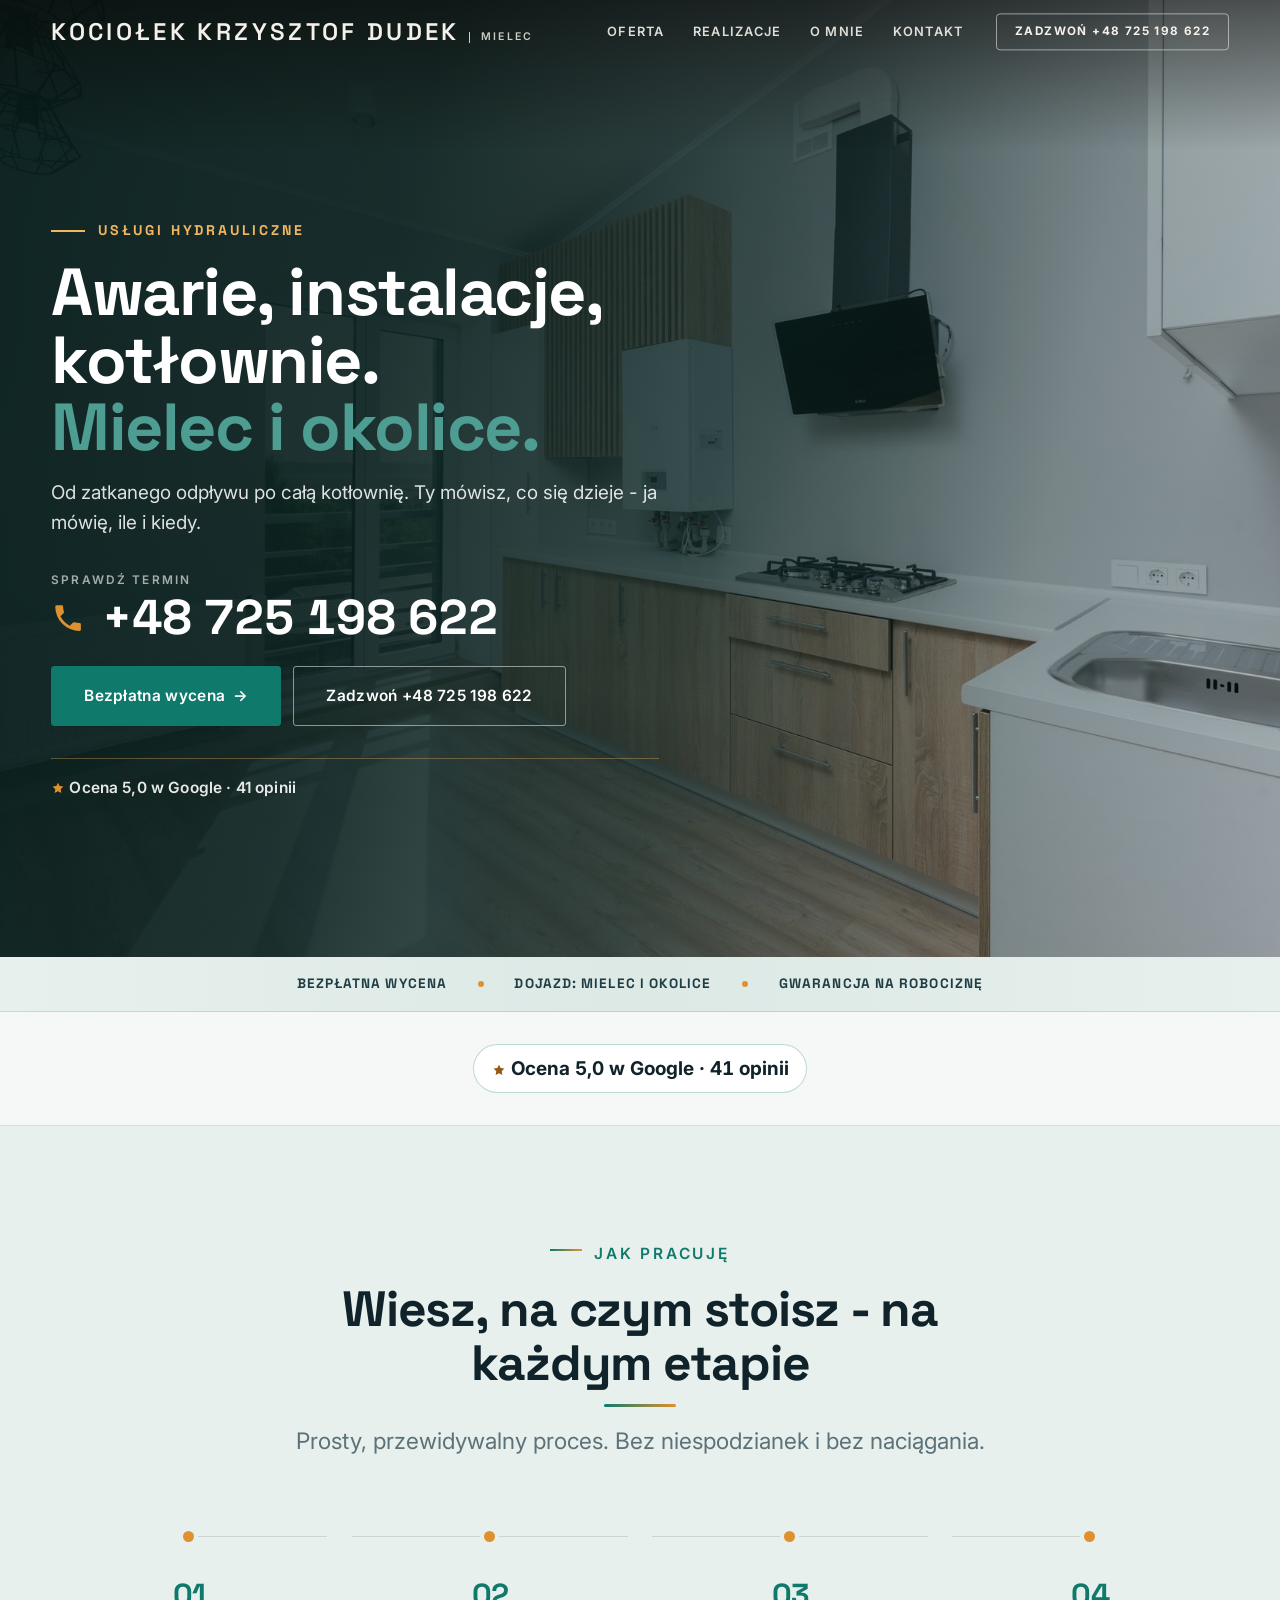
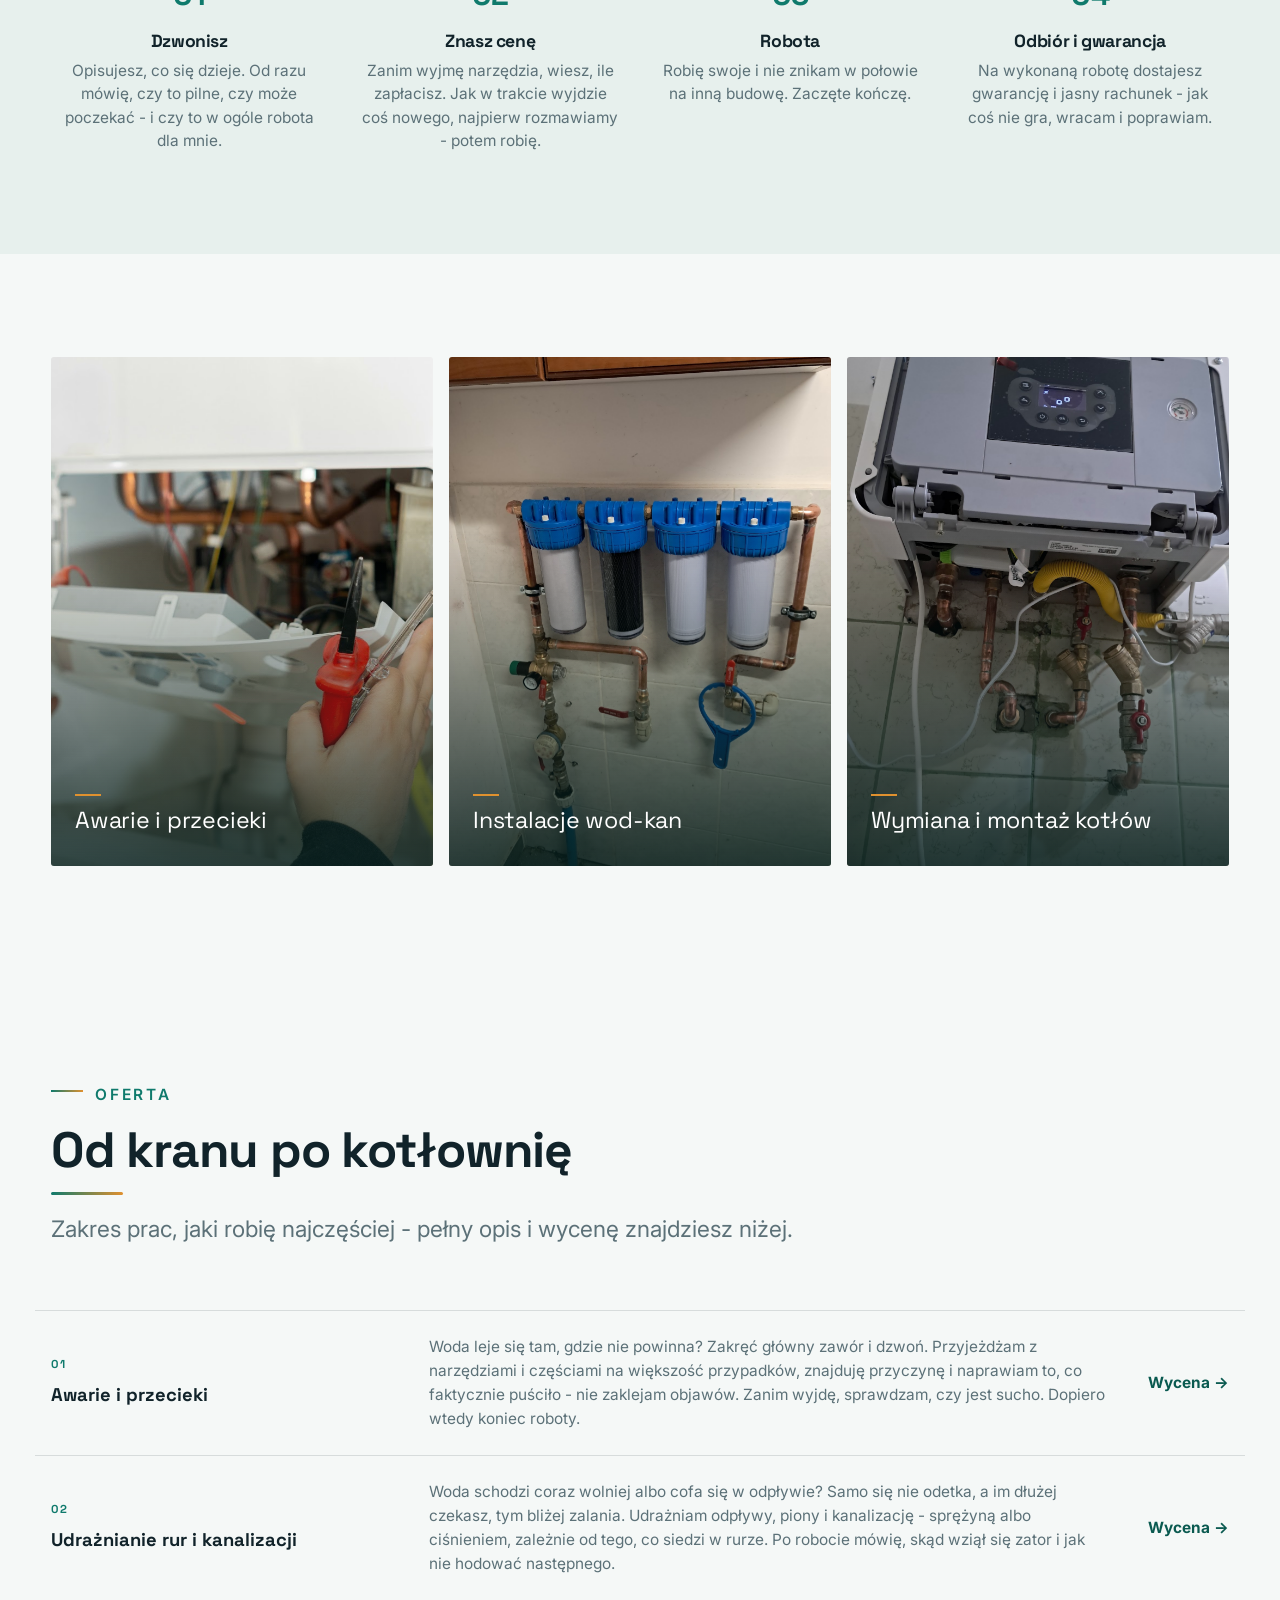
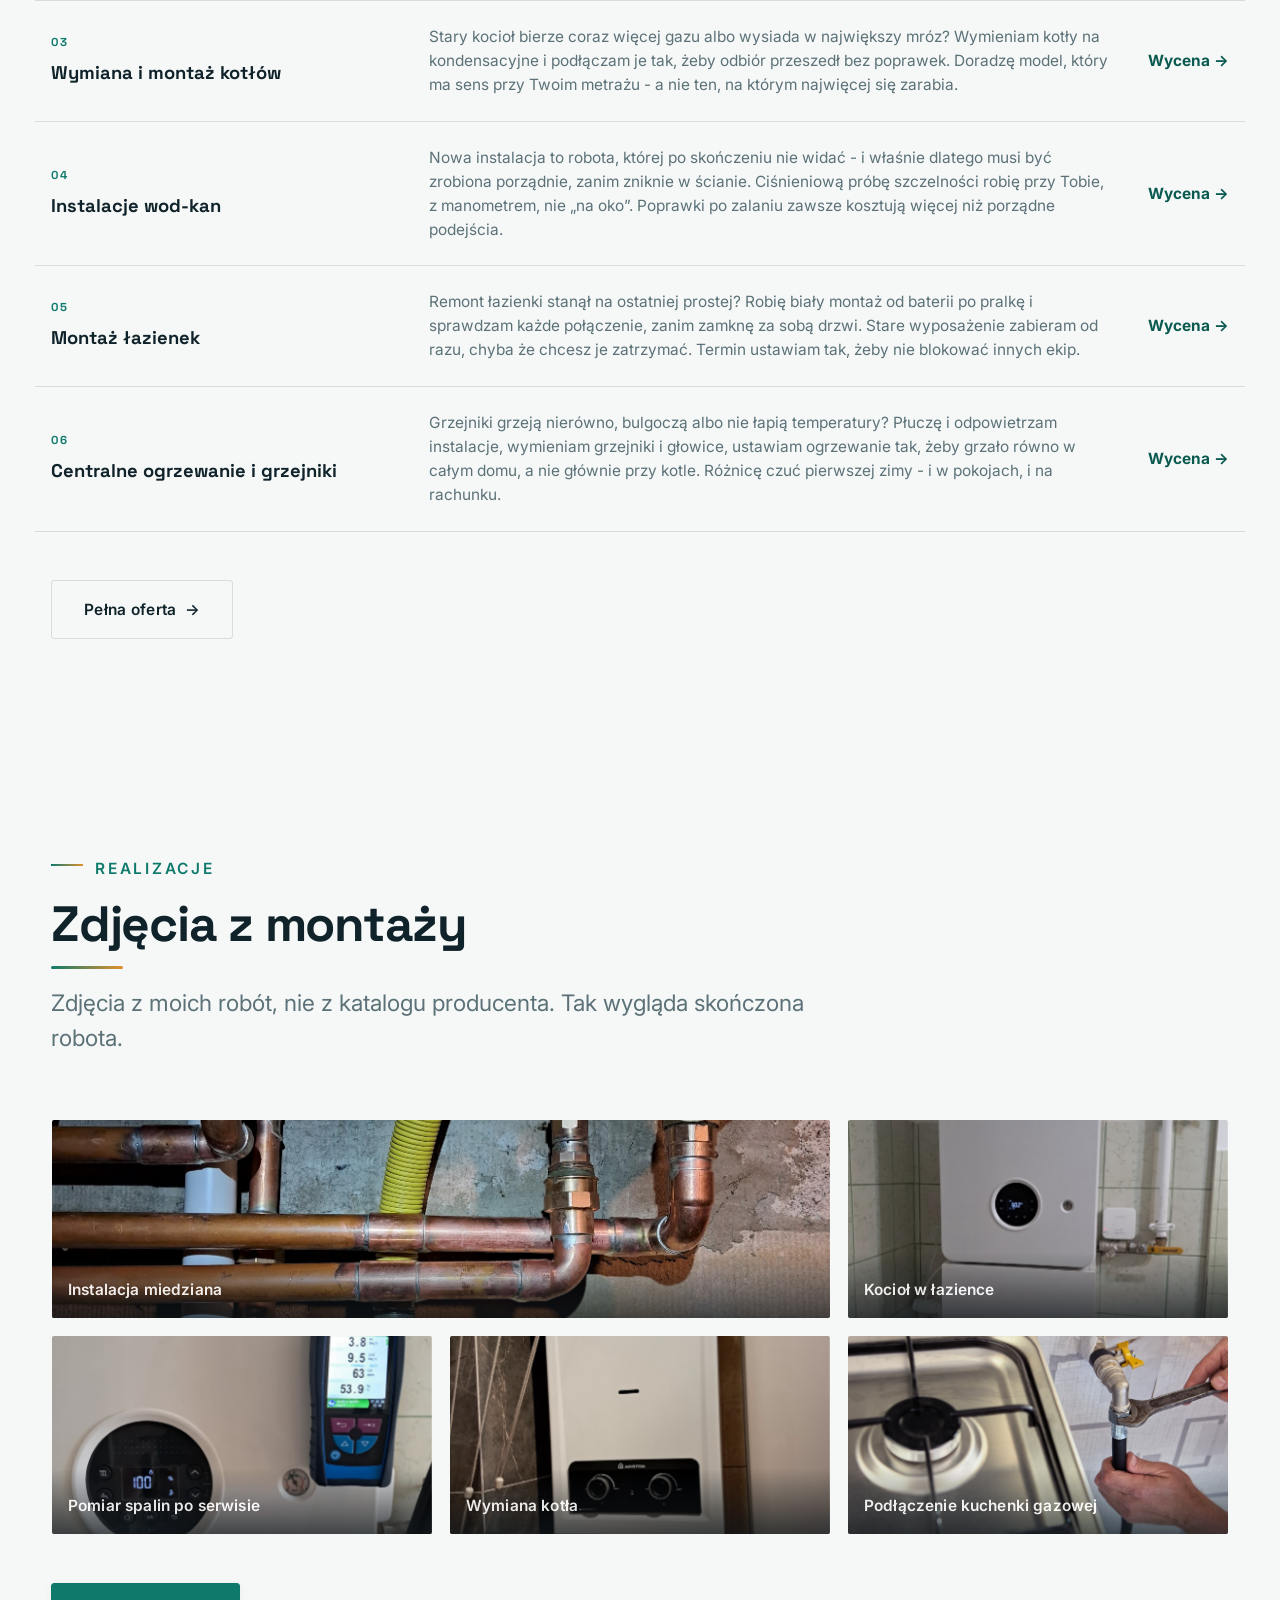
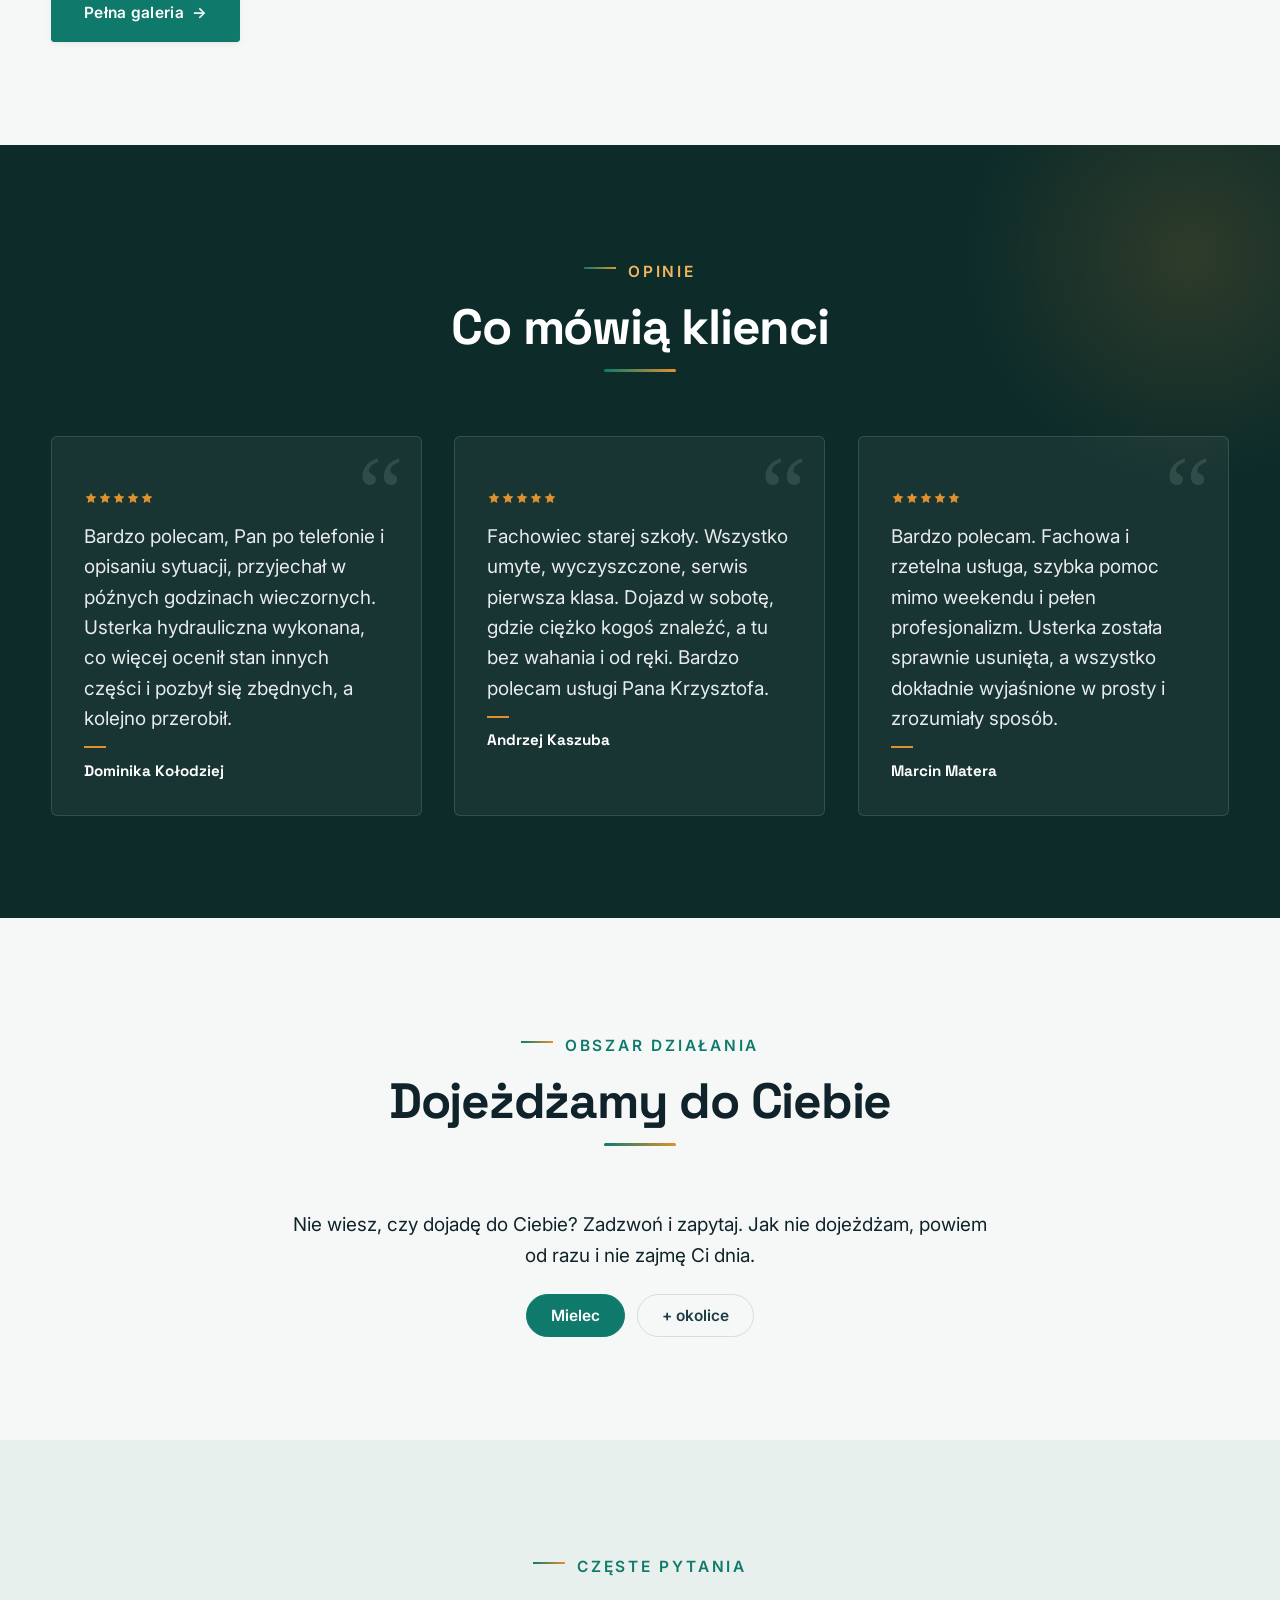
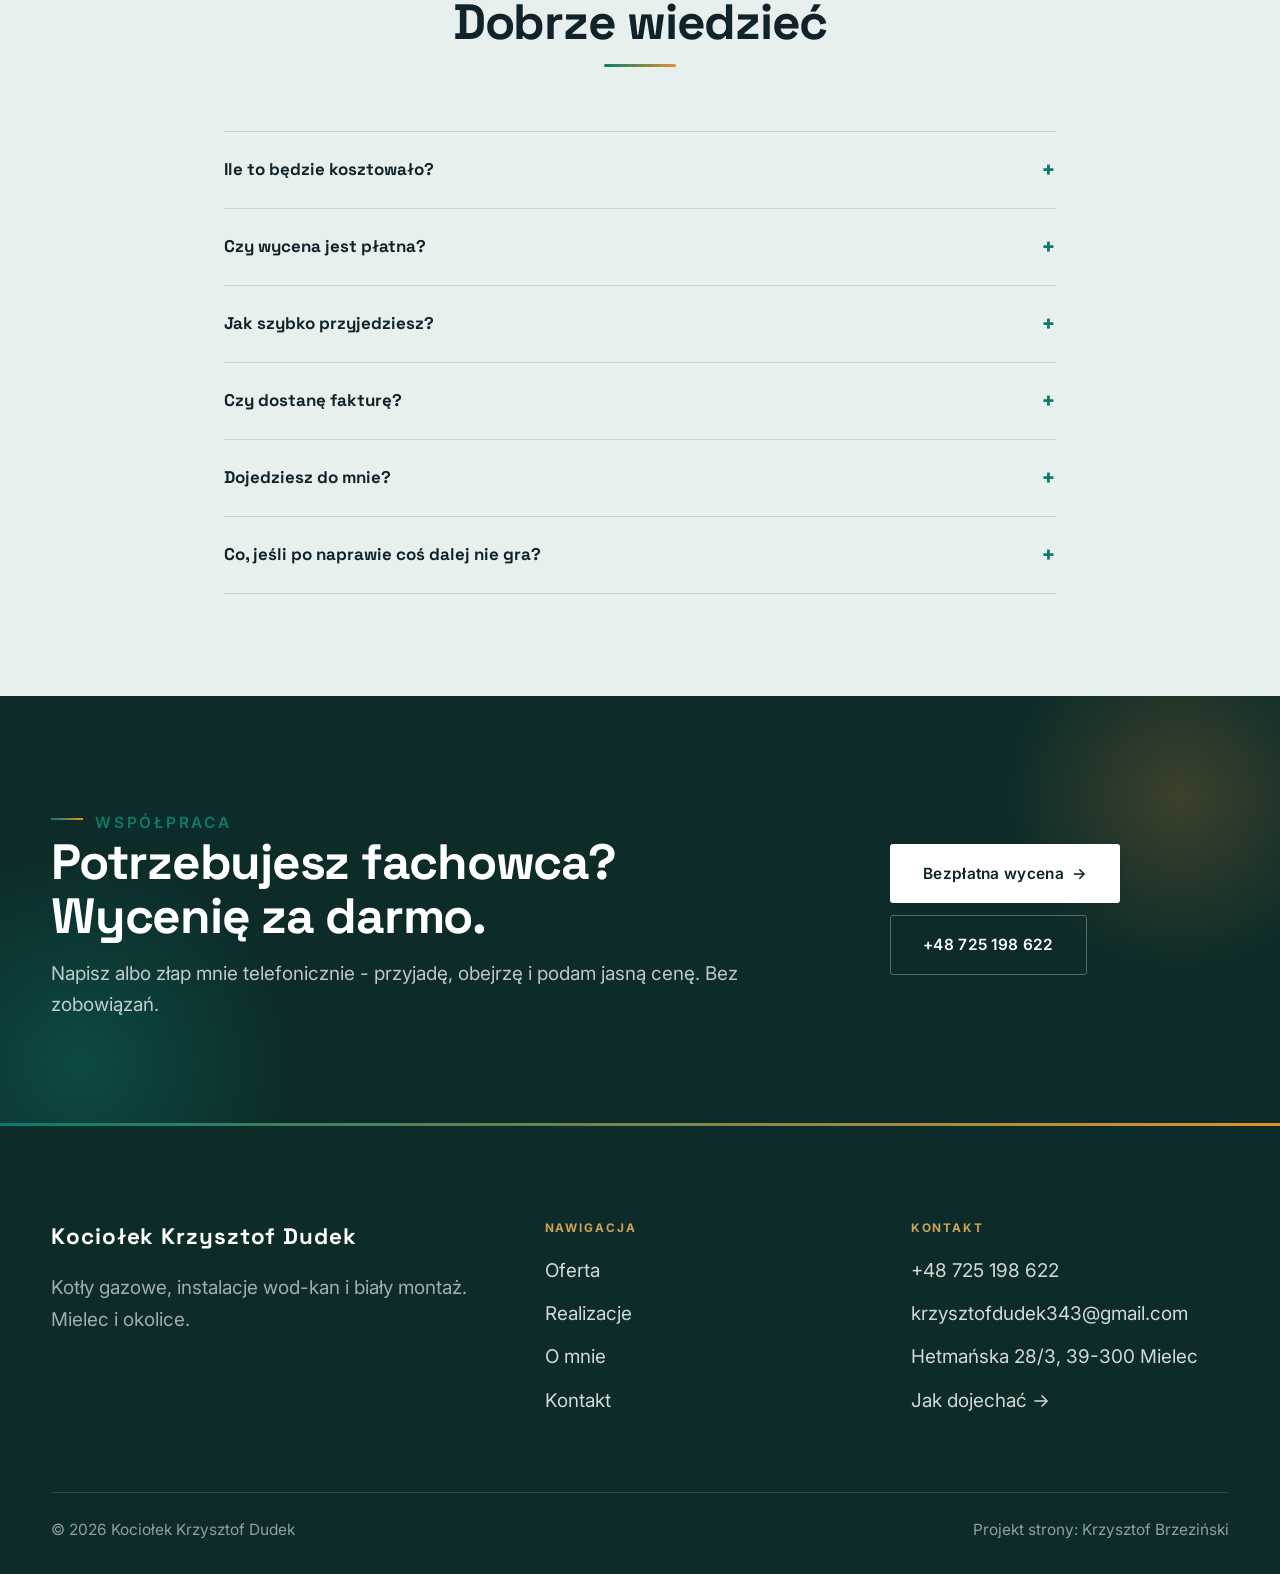
==== commit 8ab02cd9: "[claude-edit][cmt:24e67338-2219-4e59-82ca-cec43cd07d69] zywsza paleta (petrol+bursztyn) + warstwa ch" ====
--- a/index.html
+++ b/index.html
@@ -8,6 +8,7 @@
 <link rel="preconnect" href="https://fonts.googleapis.com">
 <link rel="preconnect" href="https://fonts.gstatic.com" crossorigin>
 <link href="https://fonts.googleapis.com/css2?family=Space+Grotesk:wght@500;600;700&family=Inter:wght@400;500;600&display=swap" rel="stylesheet">
+<meta name="theme-color" content="#0C2B29">
 <link rel="stylesheet" href="assets/styles.css">
 </head>
 <body>
@@ -31,7 +32,7 @@
   <div class="hf-panel">
     <div class="hf-inner">
       <span class="hf-kicker">Usługi hydrauliczne</span>
-      <h1 class="hf-title">Awarie, instalacje, kotłownie. Mielec i okolice. <em></em></h1>
+      <h1 class="hf-title">Awarie, instalacje, kotłownie. <em>Mielec i okolice.</em></h1>
       <p class="hf-lead">Od zatkanego odpływu po całą kotłownię. Ty mówisz, co się dzieje - ja mówię, ile i kiedy.</p>
       <a class="hf-phone" href="tel:+48725198622"><span class="hf-phone-lab">Sprawdź termin</span><span class="hf-phone-num"><svg class="ico-tel" width="16" height="16" viewBox="0 0 24 24" fill="none" aria-hidden="true"><path d="M6.6 10.8a15.5 15.5 0 0 0 6.6 6.6l2.2-2.2a1 1 0 0 1 1-.24 11.4 11.4 0 0 0 3.6.58 1 1 0 0 1 1 1V20a1 1 0 0 1-1 1A17 17 0 0 1 3 4a1 1 0 0 1 1-1h3.5a1 1 0 0 1 1 1c0 1.25.2 2.46.58 3.6a1 1 0 0 1-.25 1l-2.23 2.2Z" fill="currentColor"/></svg> +48 725 198 622</span></a>
       <div class="hf-actions">
--- a/assets/styles.css
+++ b/assets/styles.css
@@ -5,18 +5,20 @@
    ============================================================ */
 
 :root{
-  /* PALETA — jasna, architektoniczna, chłodna */
-  --paper:#F4F6F8;          /* główne tło */
-  --paper-2:#E7EBEF;        /* sekcje alternatywne (chłodny jasny szary) */
-  --paper-3:#E7EBEF;        /* delikatne wypełnienia */
-  --ink:#15212E;            /* tekst główny — chłodny grafit */
-  --ink-soft:#243443;       /* nagłówki drugorzędne */
-  --muted:#6B7785;          /* tekst poboczny */
-  --line:rgba(21,33,46,.12);/* hairline */
-  --accent:#E8A317;         /* stonowany petrol-slate — jedyny akcent */
-  --accent-d:#C9870C;
-  --accent-soft:rgba(232,163,23,.10);
-  --dark:#15212E;           /* sekcje ciemne (stopka/CTA) */
+  /* PALETA — petrol + bursztyn (żywa, ale stonowana; 29.07.2026) */
+  --paper:#F5F8F7;          /* główne tło */
+  --paper-2:#E7F0ED;        /* sekcje alternatywne (chłodna zieleń-mgła) */
+  --paper-3:#DCE9E5;        /* delikatne wypełnienia */
+  --ink:#11232A;            /* tekst główny — głęboki morski grafit */
+  --ink-soft:#1F3D45;       /* nagłówki drugorzędne */
+  --muted:#5C7178;          /* tekst poboczny */
+  --line:rgba(17,35,42,.13);/* hairline */
+  --accent:#0F7A6C;         /* petrol/morski — akcent główny */
+  --accent-d:#0A5A50;
+  --accent-soft:rgba(15,122,108,.10);
+  --accent-2:#E0912F;       /* bursztyn — akcent drugi (grafika, ciemne tła) */
+  --accent-2-d:#96570F;     /* bursztyn ciemny — bursztyn jako TEKST na jasnym */
+  --dark:#0C2B29;           /* sekcje ciemne (stopka/CTA/opinie) */
 
   /* ODSTĘPY — skala 4/8 */
   --space-1:4px; --space-2:8px; --space-3:12px; --space-4:16px; --space-5:24px;
@@ -900,5 +902,148 @@
 }
 
 
-/* === auto-paleta ze zdjęć klienta (dopasowanie do estetyki socials) === */
-:root{--accent:#9C6135;--accent-d:#7A4924;--accent-soft:rgba(156,97,53,0.10);--paper:#F9F9F8;--paper-2:#EFEEED;--paper-3:#E8E7E5;}
+/* ============================================================
+   ŻYWA PALETA + WARSTWA CHARAKTERU (29.07.2026)
+   ------------------------------------------------------------
+   PO CO: poprzednia paleta (brąz/terakota #9C6135 na kremowym) była poprawna,
+   ale bezbarwna - cała strona czytała się jako jeden beżowy blok.
+   TERAZ: petrol/morski (woda, instalacje) + bursztyn (ciepło, kotły) na chłodnym
+   off-white. Żywe, ale stonowane - zero neonu, zero gradientowych tęcz.
+   Ta warstwa jest OSTATNIA w pliku, więc wygrywa z blokiem bazowym :root wyżej
+   (który dostał te same wartości - trzymamy jedno źródło prawdy, nie dwa).
+   KONTRASTY policzone: petrol na papierze 4.9:1, biel na petrolu 5.2:1,
+   bursztyn tylko jako GRAFIKA na jasnym (2.4:1) albo tekst na ciemnym (5.9:1);
+   bursztyn jako tekst na jasnym = wyłącznie --accent-2-d (5.4:1).
+   ============================================================ */
+:root{
+  --accent:#0F7A6C;--accent-d:#0A5A50;--accent-soft:rgba(15,122,108,.10);
+  --accent-2:#E0912F;--accent-2-d:#96570F;
+  --paper:#F5F8F7;--paper-2:#E7F0ED;--paper-3:#DCE9E5;
+  --ink:#11232A;--ink-soft:#1F3D45;--muted:#5C7178;
+  --line:rgba(17,35,42,.13);--dark:#0C2B29;
+}
+
+/* --- KONTRAST: poprzednia skórka miała bursztyn pod CIEMNYM tekstem. Petrol jest
+   ciemny, więc tekst na nim musi być BIAŁY (5.2:1), inaczej przycisk staje się nieczytelny. --- */
+.btn-accent{background:var(--accent);color:#fff;border-color:var(--accent)}
+.btn-accent:hover{background:var(--accent-d);border-color:var(--accent-d);color:#fff}
+.nav .nav-links a.btn-accent,
+.nav .nav-links a.btn-accent:hover{background:var(--accent);border-color:var(--accent);color:#fff}
+.nav:not(.nav-solid) .nav-links a.btn-accent{background:transparent;border-color:rgba(245,241,234,.55);color:#f5f1ea}
+.nav:not(.nav-solid) .nav-links a.btn-accent:hover{background:var(--accent);border-color:var(--accent);color:#fff}
+.sticky-call .sc-call{background:var(--accent);color:#fff}
+.ba-handle span::before{border-right-color:#fff}
+.ba-handle span::after{border-left-color:#fff}
+::selection{background:var(--accent);color:#fff}
+
+/* --- SYGNATURA GRAFICZNA: dwukolorowa kreska (petrol -> bursztyn) zamiast szarej hairline.
+   Wraca w nagłówkach sekcji, kickerach, na górze stopki i w pasku postępu. --- */
+.eyebrow::before{height:2px;width:32px;background:linear-gradient(90deg,var(--accent),var(--accent-2));margin-top:.55em}
+.head h2::after{height:3px;border-radius:2px;background:linear-gradient(90deg,var(--accent),var(--accent-2))}
+.head.reveal.in h2::after,.head.center.reveal.in h2::after{width:72px}
+.mt-progress{background:linear-gradient(90deg,var(--accent),var(--accent-2))}
+
+/* --- HERO: przyciemnienie w kolorze marki (morskie, nie czarne) + bursztynowy kicker --- */
+.hero-fach::after{background:linear-gradient(102deg,rgba(7,30,28,.95) 0%,rgba(7,30,28,.9) 30%,rgba(8,33,31,.74) 55%,rgba(9,36,34,.4) 78%,rgba(9,36,34,.24) 100%)}
+.hf-kicker{color:#F2B75E}
+.hf-kicker::before{background:#F2B75E}
+.hf-phone-num .ico-tel{color:var(--accent-2)}
+.hf-trust{border-top-color:rgba(242,183,94,.34)}
+.pagehead::after{background:linear-gradient(180deg,rgba(9,34,32,.3),rgba(8,30,28,.74))}
+
+/* --- PASEK OBIETNIC: delikatny gradient tła + bursztynowe przecinki --- */
+.fach-promise{background:linear-gradient(90deg,var(--paper-2),var(--paper-3) 50%,var(--paper-2))}
+.fp-row li:not(:last-child)::after{background:var(--accent-2)}
+/* pasek z oceną Google to jedna pigułka - przy pełnym paddingu sekcji (128px)
+   zostawał wokół niej pusty ekran wyglądający na błąd. Zwężamy do paska. */
+.trust-bar{padding-block:0}
+.trust-bar .wrap{padding-block:var(--space-6)}
+.tb-google{background:#fff;border:1px solid rgba(15,122,108,.28)}
+.tb-google .ico-star{color:var(--accent-2-d)}
+.hf-trust .ico-star{color:var(--accent-2)}
+
+/* --- PROCES: numery w kolorze, kropka osi bursztynowa (było wszystko szare) --- */
+.proces-line .pno{color:var(--accent);font-size:1.9rem}
+.proces-line li::after{background:var(--accent-2);box-shadow:0 0 0 4px var(--paper-2)}
+
+/* --- BRAMY-ZDJĘCIA: barwna poświata marki na hover + bursztynowa kreska pod tytułem --- */
+.gateway::after{background:linear-gradient(180deg,transparent 34%,rgba(8,33,31,.82))}
+.gateway::before{content:"";position:absolute;inset:0;z-index:1;pointer-events:none;opacity:0;
+  background:linear-gradient(180deg,rgba(15,122,108,0) 30%,rgba(15,122,108,.55));transition:opacity .5s var(--ease)}
+.gateway:hover::before{opacity:1}
+.gateway .g-ttl::before{content:"";display:block;width:26px;height:2px;background:var(--accent-2);margin-bottom:.7rem;transition:width .45s var(--ease)}
+.gateway:hover .g-ttl::before{width:58px}
+
+/* --- LISTA USŁUG: numeracja 01-06 + podświetlenie wiersza. To była najbardziej
+   monotonna sekcja strony - sześć identycznych bloków tekstu bez punktu zaczepienia. --- */
+.fach-uslugi .fu-list{counter-reset:fu}
+.fu-row{counter-increment:fu;position:relative;padding-inline:var(--space-4);
+  margin-inline:calc(var(--space-4) * -1);transition:background .35s var(--ease)}
+.fu-row::before{content:"";position:absolute;left:0;top:-1px;bottom:0;width:2px;background:var(--accent);
+  transform:scaleY(0);transform-origin:top;transition:transform .4s var(--ease)}
+.fu-row:hover{background:linear-gradient(90deg,var(--accent-soft),transparent 65%)}
+.fu-row:hover::before{transform:scaleY(1)}
+.fu-name::before{content:counter(fu,decimal-leading-zero);display:block;font-family:var(--font-display);
+  font-size:.72rem;font-weight:700;letter-spacing:.18em;color:var(--accent);margin-bottom:.35rem}
+
+/* --- GALERIA: kafle dostają obrys marki na hover (wcześniej hover był ledwo widoczny) --- */
+.tile{border:1px solid transparent;transition:border-color .35s var(--ease),transform var(--dur) var(--ease)}
+.tile:hover{border-color:rgba(15,122,108,.45)}
+
+/* --- OPINIE NA CIEMNYM: środek strony dostaje pełnoekranowy, głęboko morski blok.
+   Rytm jasne-ciemne-jasne to najprostszy sposób, żeby strona przestała być „jedną płachtą". --- */
+.opinie{background:var(--dark);color:#fff;position:relative;overflow:hidden}
+.opinie::before{content:"";position:absolute;right:-140px;top:-120px;width:460px;height:460px;border-radius:50%;
+  background:radial-gradient(circle,rgba(224,145,47,.16),transparent 70%);pointer-events:none}
+.opinie .wrap{position:relative;z-index:2}
+.opinie h2{color:#fff}
+.opinie .eyebrow{color:#F2B75E}
+.opinie .head p{color:rgba(255,255,255,.72)}
+.op-card{background:rgba(255,255,255,.05);border:1px solid rgba(255,255,255,.13);border-radius:var(--r-md);
+  padding:var(--space-7) var(--space-6) var(--space-6);position:relative;overflow:hidden}
+/* cudzysłów siedzi WEWNĄTRZ karty (ma overflow:hidden) - ujemny top ucinał go
+   do dwóch kresek wyglądających na błąd renderowania */
+.op-card::before{content:"\201C";position:absolute;right:1.1rem;top:.9rem;font-family:Georgia,'Times New Roman',serif;
+  font-size:6.5rem;line-height:.8;color:rgba(255,255,255,.11);pointer-events:none}
+.op-card blockquote{color:rgba(255,255,255,.9);position:relative;z-index:1}
+.op-star{color:var(--accent-2)}
+.op-autor{color:#fff}
+.op-autor::before{content:"";display:block;width:22px;height:2px;background:var(--accent-2);margin-bottom:.6rem}
+
+/* --- OBSZAR: chip miasta w kolorze marki (był grafitowy jak reszta) --- */
+.obszar-list li.is-home{background:var(--accent);border-color:var(--accent);color:#fff}
+.obszar-list li:hover{border-color:var(--accent);color:var(--accent-d)}
+
+/* --- FAQ: sekcja NIE miała żadnego stylu (gołe <details> systemowe). Teraz akordeon
+   z hairline'ami i znakiem +, który przy otwarciu obraca się w x. --- */
+.faq-klinika{background:var(--paper-2)}
+.faq-list{max-width:52rem;margin-inline:auto;border-top:1px solid var(--line)}
+.faq-item{border-bottom:1px solid var(--line)}
+.faq-item summary{list-style:none;cursor:pointer;display:flex;align-items:center;justify-content:space-between;
+  gap:var(--space-5);padding:var(--space-5) 0;font-family:var(--font-display);font-weight:700;
+  font-size:1.06rem;color:var(--ink);transition:color .24s var(--ease)}
+.faq-item summary::-webkit-details-marker{display:none}
+.faq-item summary::after{content:"+";flex:none;font-family:var(--font-display);font-size:1.5rem;line-height:1;
+  color:var(--accent);transition:transform .3s var(--ease),color .24s var(--ease)}
+.faq-item summary:hover{color:var(--accent-d)}
+.faq-item[open] summary{color:var(--accent-d)}
+.faq-item[open] summary::after{transform:rotate(135deg)}
+.faq-item p{color:var(--muted);font-size:var(--text-base);line-height:1.6;padding-bottom:var(--space-5);max-width:62ch}
+
+/* --- CTA + STOPKA: ciemny morski z dwiema poświatami i kreską marki na styku --- */
+.cta::before{background:radial-gradient(circle,rgba(224,145,47,.22),transparent 70%)}
+.cta::after{content:"";position:absolute;left:-140px;bottom:-160px;width:440px;height:440px;border-radius:50%;
+  background:radial-gradient(circle,rgba(15,122,108,.38),transparent 70%);z-index:1;pointer-events:none}
+footer{position:relative}
+footer::before{content:"";position:absolute;left:0;right:0;top:0;height:3px;
+  background:linear-gradient(90deg,var(--accent),var(--accent-2))}
+.foot-brand .name{color:#fff}
+.foot-col h4{color:#F2B75E;opacity:.85}
+
+/* --- MOBILE: wiersz usług nie może wystawać poza .wrap (ujemny margines byłby
+   szerszy niż 4% marginesu kontenera i dołożyłby poziomy pasek przewijania). --- */
+@media(max-width:760px){
+  .fu-row{padding-inline:0;margin-inline:0}
+  .opinie::before{width:280px;height:280px;right:-90px;top:-80px}
+  .cta::after{width:300px;height:300px;left:-110px;bottom:-130px}
+}
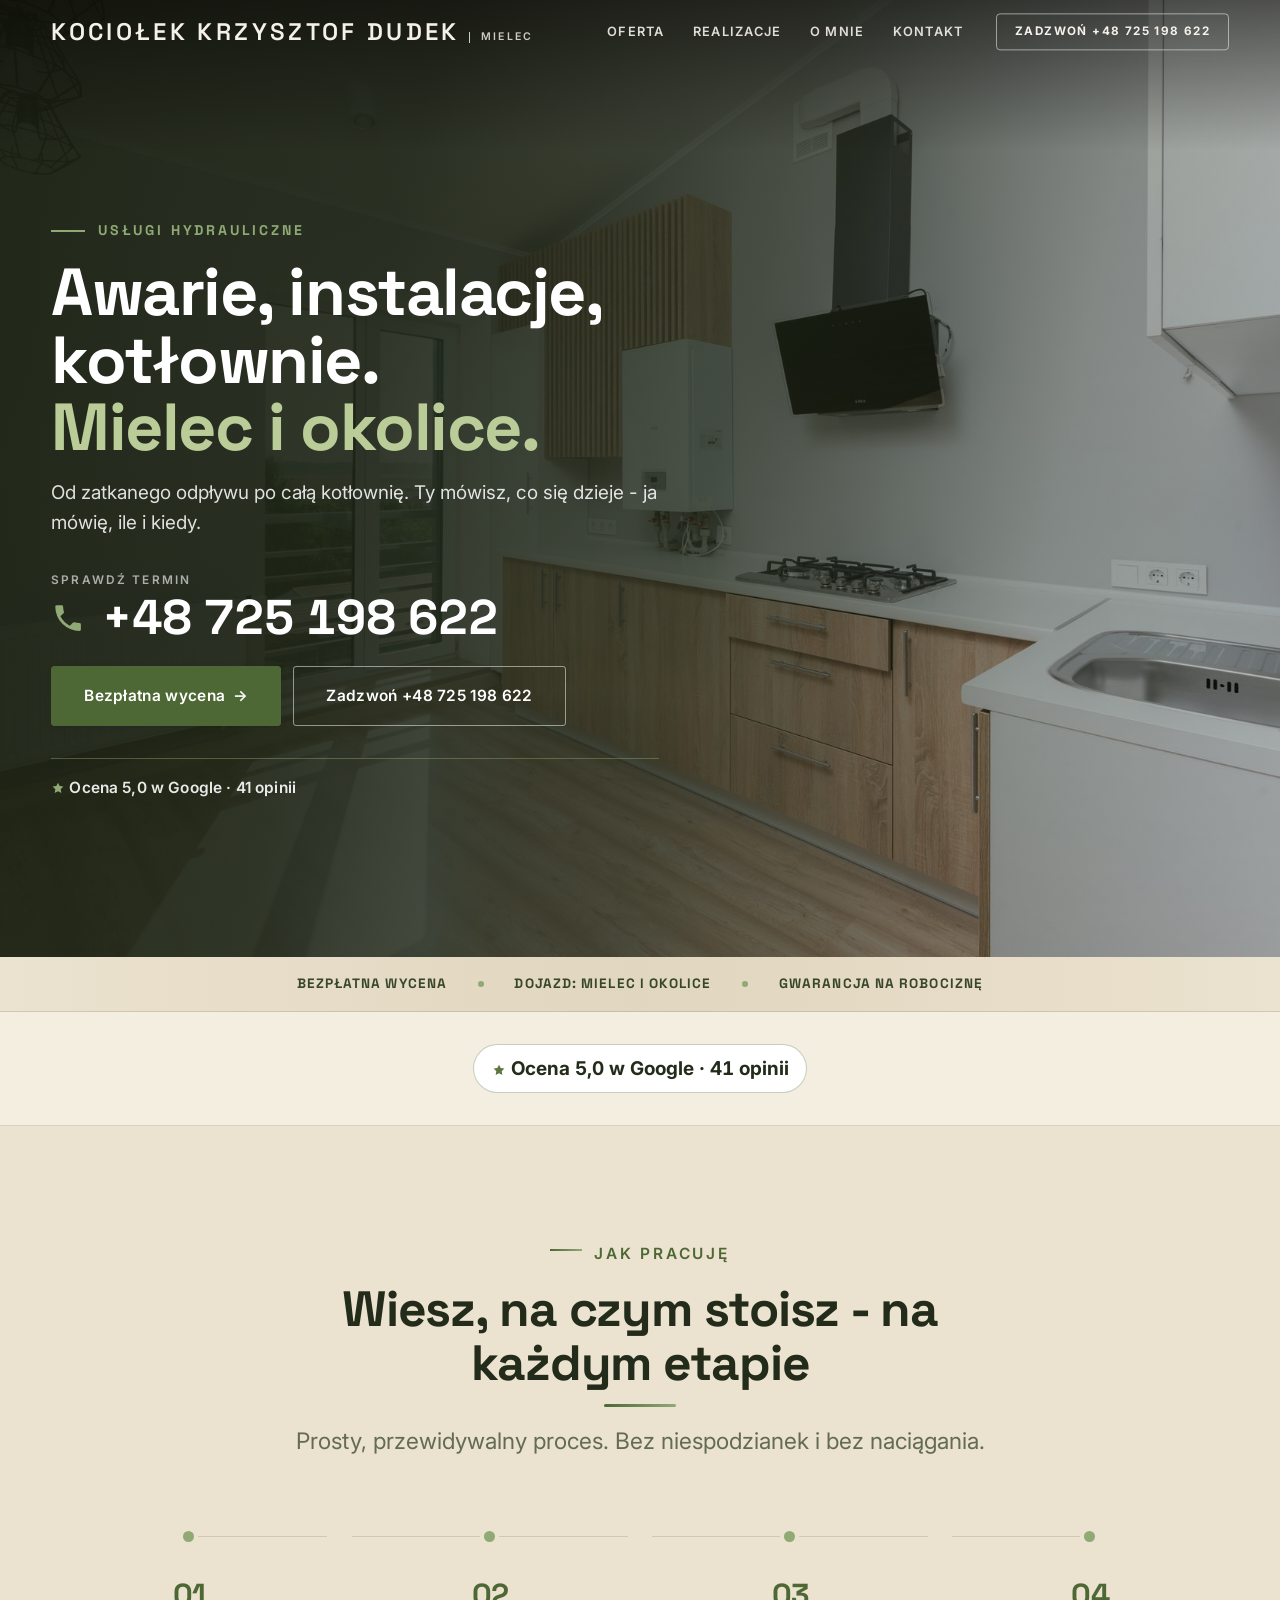
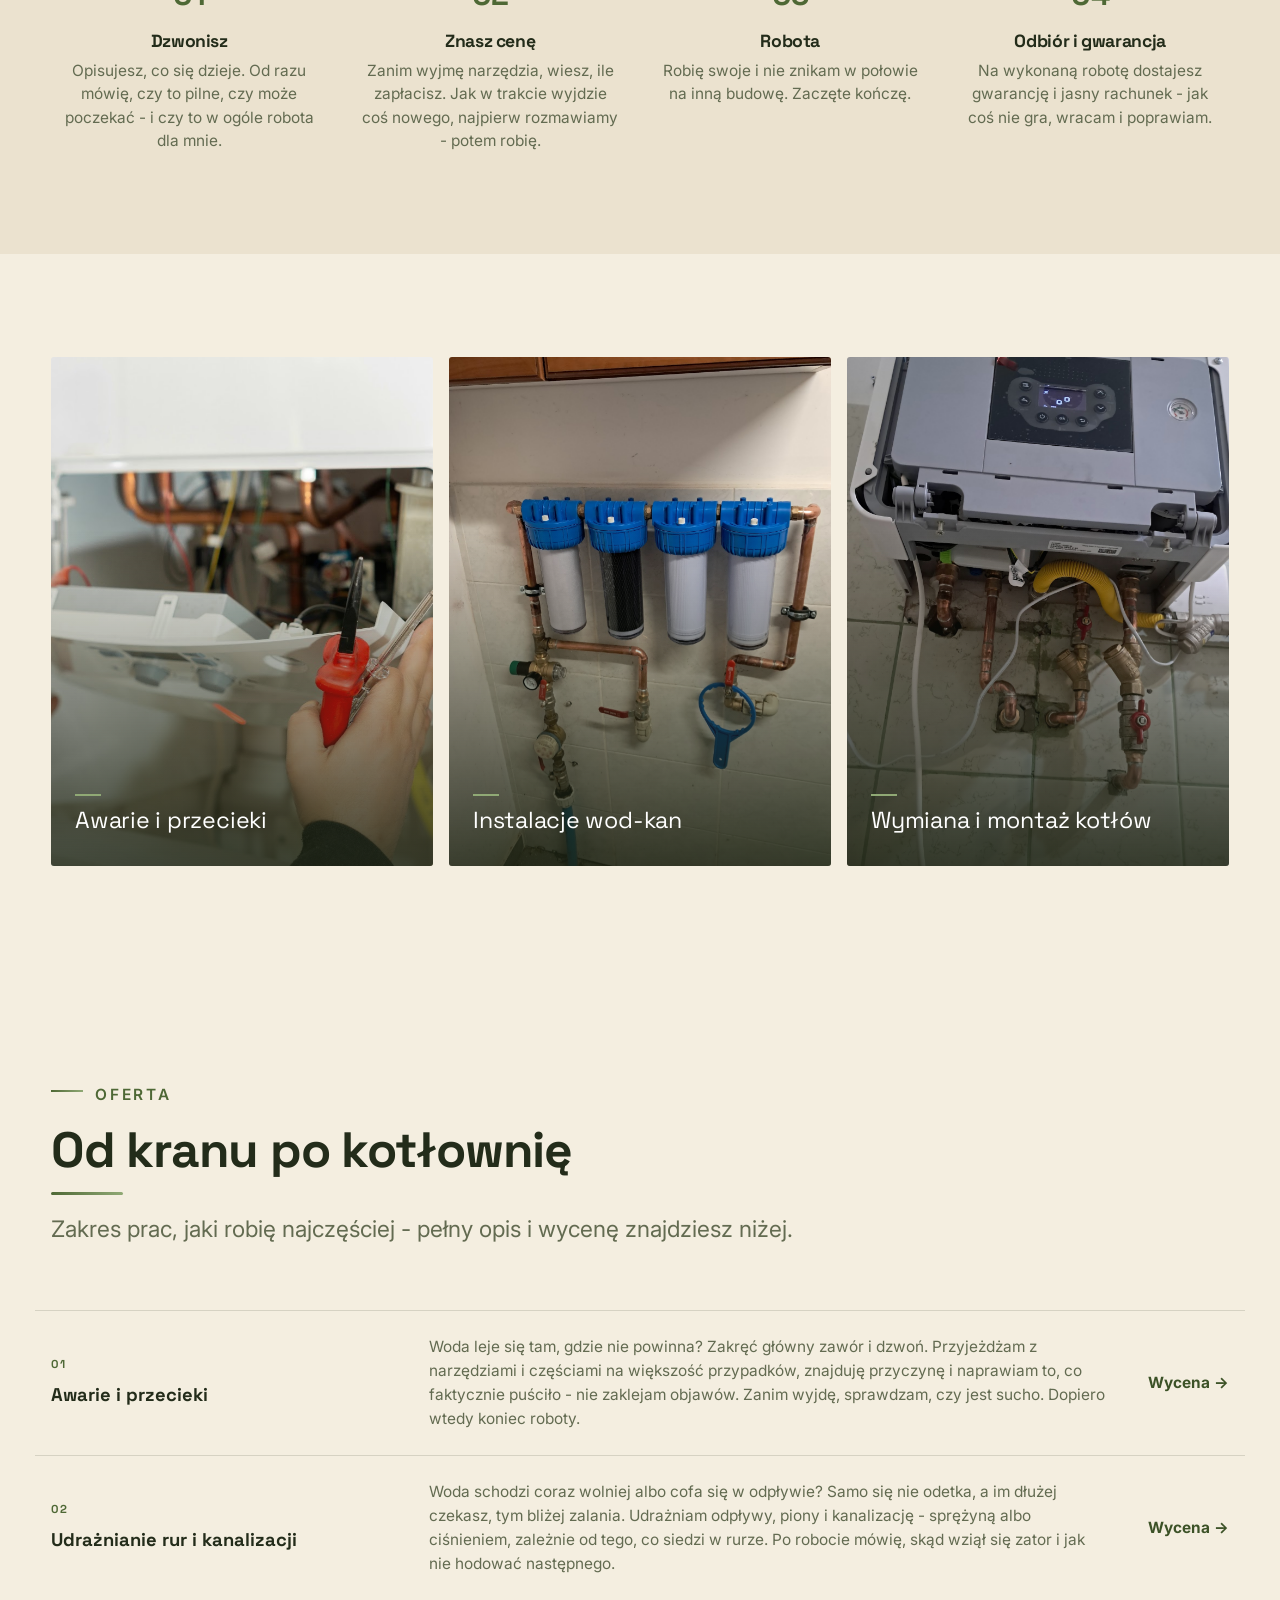
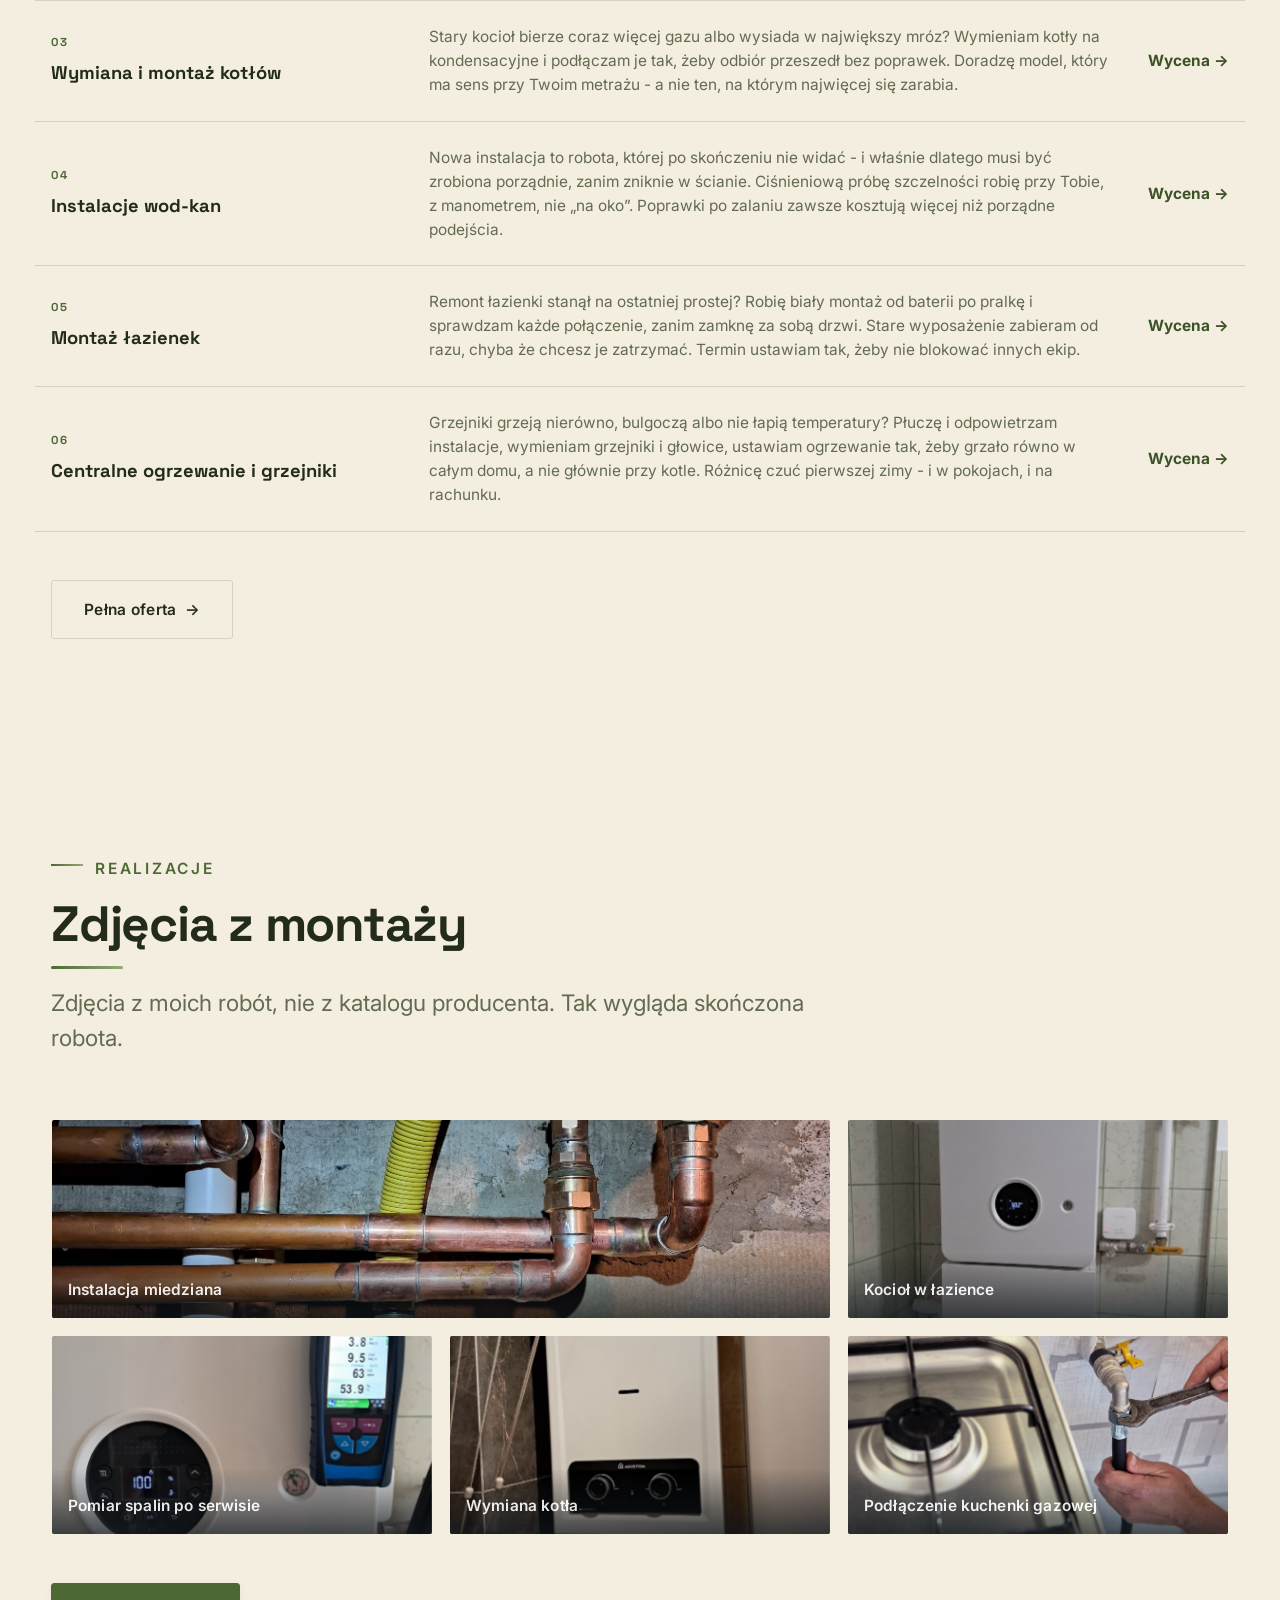
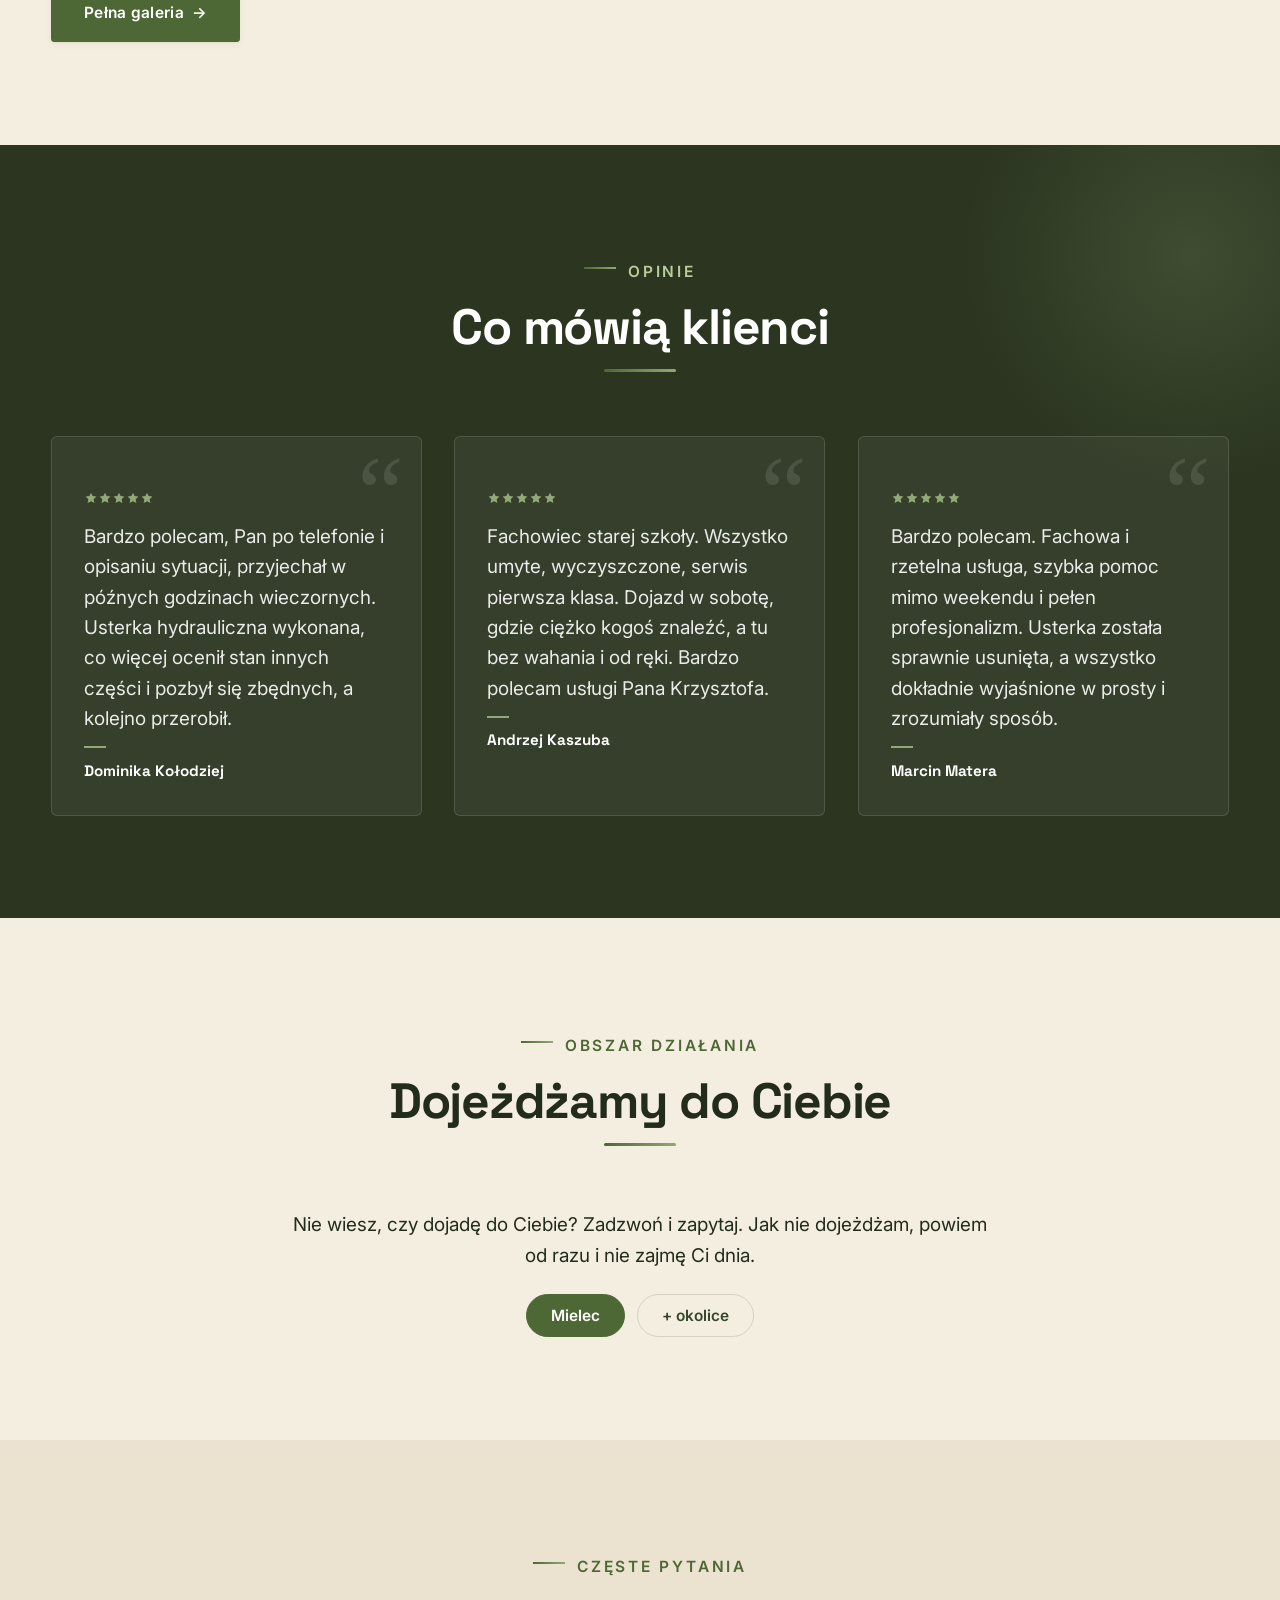
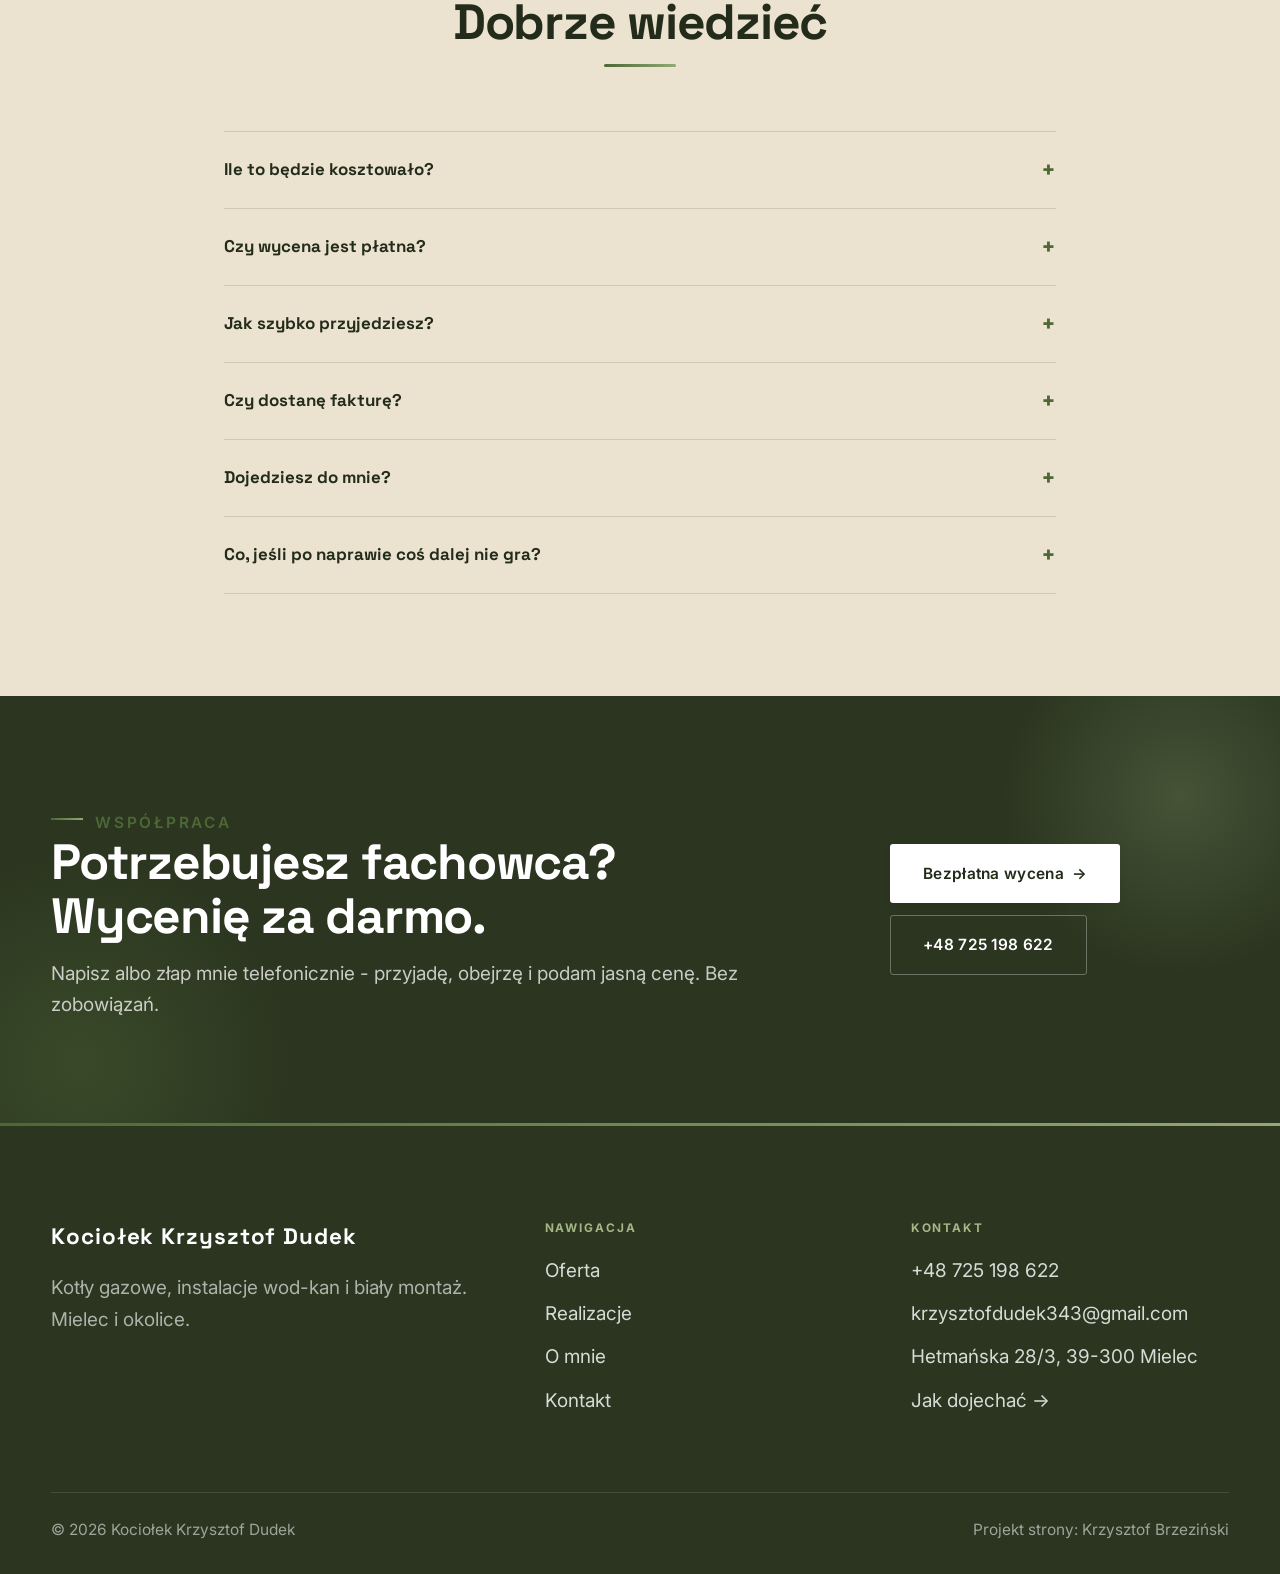
==== commit 497aafe6: "[claude-edit][cmt:b1e14b95-8e72-44c1-8c27-f130eb6768ea] bezowe tlo + zielen Tikkurila (K384 Parrot /" ====
--- a/index.html
+++ b/index.html
@@ -8,7 +8,7 @@
 <link rel="preconnect" href="https://fonts.googleapis.com">
 <link rel="preconnect" href="https://fonts.gstatic.com" crossorigin>
 <link href="https://fonts.googleapis.com/css2?family=Space+Grotesk:wght@500;600;700&family=Inter:wght@400;500;600&display=swap" rel="stylesheet">
-<meta name="theme-color" content="#0C2B29">
+<meta name="theme-color" content="#2B3520">
 <link rel="stylesheet" href="assets/styles.css">
 </head>
 <body>
--- a/assets/styles.css
+++ b/assets/styles.css
@@ -5,20 +5,21 @@
    ============================================================ */
 
 :root{
-  /* PALETA — petrol + bursztyn (żywa, ale stonowana; 29.07.2026) */
-  --paper:#F5F8F7;          /* główne tło */
-  --paper-2:#E7F0ED;        /* sekcje alternatywne (chłodna zieleń-mgła) */
-  --paper-3:#DCE9E5;        /* delikatne wypełnienia */
-  --ink:#11232A;            /* tekst główny — głęboki morski grafit */
-  --ink-soft:#1F3D45;       /* nagłówki drugorzędne */
-  --muted:#5C7178;          /* tekst poboczny */
-  --line:rgba(17,35,42,.13);/* hairline */
-  --accent:#0F7A6C;         /* petrol/morski — akcent główny */
-  --accent-d:#0A5A50;
-  --accent-soft:rgba(15,122,108,.10);
-  --accent-2:#E0912F;       /* bursztyn — akcent drugi (grafika, ciemne tła) */
-  --accent-2-d:#96570F;     /* bursztyn ciemny — bursztyn jako TEKST na jasnym */
-  --dark:#0C2B29;           /* sekcje ciemne (stopka/CTA/opinie) */
+  /* PALETA — beż + zieleń Tikkurila (29.07.2026) */
+  --paper:#F4EEE0;          /* główne tło — beż */
+  --paper-2:#EBE2CF;        /* sekcje alternatywne — beż ciemniejszy */
+  --paper-3:#E1D6BF;        /* delikatne wypełnienia — piaskowy */
+  --ink:#232C1A;            /* tekst główny — głęboka zieleń butelkowa */
+  --ink-soft:#38472B;       /* nagłówki drugorzędne */
+  --muted:#636B51;          /* tekst poboczny — zgaszona oliwka */
+  --line:rgba(35,44,26,.14);/* hairline */
+  --accent:#4E6835;         /* zieleń K384 Parrot przyciemniona — akcent główny (czytelny tekst) */
+  --accent-d:#3C5227;
+  --accent-soft:rgba(78,104,53,.10);
+  --accent-2:#90A975;       /* K384 Parrot w oryginale — grafika i ciemne tła */
+  --accent-2-d:#5E7640;     /* Parrot ciemny — jako znak graficzny na jasnym */
+  --accent-3:#BACD98;       /* J383 Tinkerbell — jasna zieleń na ciemnych sekcjach */
+  --dark:#2B3520;           /* sekcje ciemne (stopka/CTA/opinie) — leśna zieleń */
 
   /* ODSTĘPY — skala 4/8 */
   --space-1:4px; --space-2:8px; --space-3:12px; --space-4:16px; --space-5:24px;
@@ -903,28 +904,28 @@
 
 
 /* ============================================================
-   ŻYWA PALETA + WARSTWA CHARAKTERU (29.07.2026)
+   BEŻ + ZIELEŃ TIKKURILA (29.07.2026, prośba Agaty)
    ------------------------------------------------------------
-   PO CO: poprzednia paleta (brąz/terakota #9C6135 na kremowym) była poprawna,
-   ale bezbarwna - cała strona czytała się jako jeden beżowy blok.
-   TERAZ: petrol/morski (woda, instalacje) + bursztyn (ciepło, kotły) na chłodnym
-   off-white. Żywe, ale stonowane - zero neonu, zero gradientowych tęcz.
+   PO CO: wcześniejszy akcent bursztynowy czytał się jako brąz. Teraz tło jest
+   BEŻOWE, a cała warstwa napisów i akcentów jedzie na zieleni Tikkurila:
+   K384 Parrot (#90A975) + J383 Tinkerbell (#BACD98) na jasne akcenty.
    Ta warstwa jest OSTATNIA w pliku, więc wygrywa z blokiem bazowym :root wyżej
    (który dostał te same wartości - trzymamy jedno źródło prawdy, nie dwa).
-   KONTRASTY policzone: petrol na papierze 4.9:1, biel na petrolu 5.2:1,
-   bursztyn tylko jako GRAFIKA na jasnym (2.4:1) albo tekst na ciemnym (5.9:1);
-   bursztyn jako tekst na jasnym = wyłącznie --accent-2-d (5.4:1).
+   KONTRASTY policzone (WCAG): tekst na beżu 12.6:1, --accent (Parrot
+   przyciemniony, bo czysty #90A975 na beżu daje 2.2:1 = nieczytelny) 5.4:1,
+   biel na --accent 6.3:1, Parrot na ciemnej zieleni 5.0:1,
+   Tinkerbell na ciemnej zieleni 7.5:1.
    ============================================================ */
 :root{
-  --accent:#0F7A6C;--accent-d:#0A5A50;--accent-soft:rgba(15,122,108,.10);
-  --accent-2:#E0912F;--accent-2-d:#96570F;
-  --paper:#F5F8F7;--paper-2:#E7F0ED;--paper-3:#DCE9E5;
-  --ink:#11232A;--ink-soft:#1F3D45;--muted:#5C7178;
-  --line:rgba(17,35,42,.13);--dark:#0C2B29;
-}
-
-/* --- KONTRAST: poprzednia skórka miała bursztyn pod CIEMNYM tekstem. Petrol jest
-   ciemny, więc tekst na nim musi być BIAŁY (5.2:1), inaczej przycisk staje się nieczytelny. --- */
+  --accent:#4E6835;--accent-d:#3C5227;--accent-soft:rgba(78,104,53,.10);
+  --accent-2:#90A975;--accent-2-d:#5E7640;--accent-3:#BACD98;
+  --paper:#F4EEE0;--paper-2:#EBE2CF;--paper-3:#E1D6BF;
+  --ink:#232C1A;--ink-soft:#38472B;--muted:#636B51;
+  --line:rgba(35,44,26,.14);--dark:#2B3520;
+}
+
+/* --- KONTRAST: --accent jest ciemną zielenią, więc tekst na nim musi być BIAŁY
+   (6.3:1), inaczej przycisk staje się nieczytelny. --- */
 .btn-accent{background:var(--accent);color:#fff;border-color:var(--accent)}
 .btn-accent:hover{background:var(--accent-d);border-color:var(--accent-d);color:#fff}
 .nav .nav-links a.btn-accent,
@@ -936,40 +937,52 @@
 .ba-handle span::after{border-left-color:#fff}
 ::selection{background:var(--accent);color:#fff}
 
-/* --- SYGNATURA GRAFICZNA: dwukolorowa kreska (petrol -> bursztyn) zamiast szarej hairline.
+/* --- SYGNATURA GRAFICZNA: dwutonowa kreska (zieleń ciemna -> Parrot) zamiast szarej hairline.
    Wraca w nagłówkach sekcji, kickerach, na górze stopki i w pasku postępu. --- */
 .eyebrow::before{height:2px;width:32px;background:linear-gradient(90deg,var(--accent),var(--accent-2));margin-top:.55em}
 .head h2::after{height:3px;border-radius:2px;background:linear-gradient(90deg,var(--accent),var(--accent-2))}
 .head.reveal.in h2::after,.head.center.reveal.in h2::after{width:72px}
 .mt-progress{background:linear-gradient(90deg,var(--accent),var(--accent-2))}
 
-/* --- HERO: przyciemnienie w kolorze marki (morskie, nie czarne) + bursztynowy kicker --- */
-.hero-fach::after{background:linear-gradient(102deg,rgba(7,30,28,.95) 0%,rgba(7,30,28,.9) 30%,rgba(8,33,31,.74) 55%,rgba(9,36,34,.4) 78%,rgba(9,36,34,.24) 100%)}
-.hf-kicker{color:#F2B75E}
-.hf-kicker::before{background:#F2B75E}
+/* --- HERO: przyciemnienie w kolorze marki (leśna zieleń, nie czarne) + zielone napisy.
+   Kicker = K384 Parrot (5.0:1 na tym overlayu), akcent w H1 = J383 Tinkerbell (7.5:1)
+   - dwa odcienie z tej samej rodziny, dokładnie te z prośby.
+   Wersja mobilna gradientu MUSI być powtórzona tutaj: media query nie podbija
+   specyficzności, a ta warstwa jest niżej w pliku, więc bez tego telefon dostawał
+   gradient boczny (od lewej) i końcówki linii lądowały na jasnym zdjęciu. --- */
+.hero-fach::after{background:linear-gradient(102deg,rgba(26,33,18,.95) 0%,rgba(26,33,18,.9) 30%,rgba(30,37,21,.74) 55%,rgba(32,40,23,.4) 78%,rgba(32,40,23,.24) 100%)}
+@media(max-width:820px){
+  .hero-fach::after{background:linear-gradient(178deg,rgba(26,33,18,.72) 0%,rgba(28,35,20,.88) 55%,rgba(26,33,18,.95) 100%)}
+}
+.hero-fach{--accent-lit:#90A975;--accent-strong:#BACD98}
+@supports (color:color-mix(in srgb,red,#fff)){
+  .hero-fach{--accent-lit:#90A975;--accent-strong:#BACD98}
+}
+.hf-kicker{color:var(--accent-2)}
+.hf-kicker::before{background:var(--accent-2)}
 .hf-phone-num .ico-tel{color:var(--accent-2)}
-.hf-trust{border-top-color:rgba(242,183,94,.34)}
-.pagehead::after{background:linear-gradient(180deg,rgba(9,34,32,.3),rgba(8,30,28,.74))}
-
-/* --- PASEK OBIETNIC: delikatny gradient tła + bursztynowe przecinki --- */
+.hf-trust{border-top-color:rgba(144,169,117,.42)}
+.pagehead::after{background:linear-gradient(180deg,rgba(32,40,23,.3),rgba(28,35,20,.74))}
+
+/* --- PASEK OBIETNIC: delikatny gradient tła + zielone przecinki (Parrot) --- */
 .fach-promise{background:linear-gradient(90deg,var(--paper-2),var(--paper-3) 50%,var(--paper-2))}
 .fp-row li:not(:last-child)::after{background:var(--accent-2)}
 /* pasek z oceną Google to jedna pigułka - przy pełnym paddingu sekcji (128px)
    zostawał wokół niej pusty ekran wyglądający na błąd. Zwężamy do paska. */
 .trust-bar{padding-block:0}
 .trust-bar .wrap{padding-block:var(--space-6)}
-.tb-google{background:#fff;border:1px solid rgba(15,122,108,.28)}
+.tb-google{background:#fff;border:1px solid rgba(78,104,53,.32)}
 .tb-google .ico-star{color:var(--accent-2-d)}
 .hf-trust .ico-star{color:var(--accent-2)}
 
-/* --- PROCES: numery w kolorze, kropka osi bursztynowa (było wszystko szare) --- */
+/* --- PROCES: numery w kolorze, kropka osi w Parrot (było wszystko szare) --- */
 .proces-line .pno{color:var(--accent);font-size:1.9rem}
 .proces-line li::after{background:var(--accent-2);box-shadow:0 0 0 4px var(--paper-2)}
 
-/* --- BRAMY-ZDJĘCIA: barwna poświata marki na hover + bursztynowa kreska pod tytułem --- */
-.gateway::after{background:linear-gradient(180deg,transparent 34%,rgba(8,33,31,.82))}
+/* --- BRAMY-ZDJĘCIA: barwna poświata marki na hover + zielona kreska pod tytułem --- */
+.gateway::after{background:linear-gradient(180deg,transparent 34%,rgba(30,37,21,.82))}
 .gateway::before{content:"";position:absolute;inset:0;z-index:1;pointer-events:none;opacity:0;
-  background:linear-gradient(180deg,rgba(15,122,108,0) 30%,rgba(15,122,108,.55));transition:opacity .5s var(--ease)}
+  background:linear-gradient(180deg,rgba(78,104,53,0) 30%,rgba(78,104,53,.55));transition:opacity .5s var(--ease)}
 .gateway:hover::before{opacity:1}
 .gateway .g-ttl::before{content:"";display:block;width:26px;height:2px;background:var(--accent-2);margin-bottom:.7rem;transition:width .45s var(--ease)}
 .gateway:hover .g-ttl::before{width:58px}
@@ -988,16 +1001,16 @@
 
 /* --- GALERIA: kafle dostają obrys marki na hover (wcześniej hover był ledwo widoczny) --- */
 .tile{border:1px solid transparent;transition:border-color .35s var(--ease),transform var(--dur) var(--ease)}
-.tile:hover{border-color:rgba(15,122,108,.45)}
-
-/* --- OPINIE NA CIEMNYM: środek strony dostaje pełnoekranowy, głęboko morski blok.
+.tile:hover{border-color:rgba(78,104,53,.48)}
+
+/* --- OPINIE NA CIEMNYM: środek strony dostaje pełnoekranowy, leśnozielony blok.
    Rytm jasne-ciemne-jasne to najprostszy sposób, żeby strona przestała być „jedną płachtą". --- */
 .opinie{background:var(--dark);color:#fff;position:relative;overflow:hidden}
 .opinie::before{content:"";position:absolute;right:-140px;top:-120px;width:460px;height:460px;border-radius:50%;
-  background:radial-gradient(circle,rgba(224,145,47,.16),transparent 70%);pointer-events:none}
+  background:radial-gradient(circle,rgba(144,169,117,.20),transparent 70%);pointer-events:none}
 .opinie .wrap{position:relative;z-index:2}
 .opinie h2{color:#fff}
-.opinie .eyebrow{color:#F2B75E}
+.opinie .eyebrow{color:var(--accent-3)}
 .opinie .head p{color:rgba(255,255,255,.72)}
 .op-card{background:rgba(255,255,255,.05);border:1px solid rgba(255,255,255,.13);border-radius:var(--r-md);
   padding:var(--space-7) var(--space-6) var(--space-6);position:relative;overflow:hidden}
@@ -1030,15 +1043,15 @@
 .faq-item[open] summary::after{transform:rotate(135deg)}
 .faq-item p{color:var(--muted);font-size:var(--text-base);line-height:1.6;padding-bottom:var(--space-5);max-width:62ch}
 
-/* --- CTA + STOPKA: ciemny morski z dwiema poświatami i kreską marki na styku --- */
-.cta::before{background:radial-gradient(circle,rgba(224,145,47,.22),transparent 70%)}
+/* --- CTA + STOPKA: ciemna zieleń z dwiema poświatami i kreską marki na styku --- */
+.cta::before{background:radial-gradient(circle,rgba(144,169,117,.26),transparent 70%)}
 .cta::after{content:"";position:absolute;left:-140px;bottom:-160px;width:440px;height:440px;border-radius:50%;
-  background:radial-gradient(circle,rgba(15,122,108,.38),transparent 70%);z-index:1;pointer-events:none}
+  background:radial-gradient(circle,rgba(78,104,53,.40),transparent 70%);z-index:1;pointer-events:none}
 footer{position:relative}
 footer::before{content:"";position:absolute;left:0;right:0;top:0;height:3px;
   background:linear-gradient(90deg,var(--accent),var(--accent-2))}
 .foot-brand .name{color:#fff}
-.foot-col h4{color:#F2B75E;opacity:.85}
+.foot-col h4{color:var(--accent-3);opacity:.85}
 
 /* --- MOBILE: wiersz usług nie może wystawać poza .wrap (ujemny margines byłby
    szerszy niż 4% marginesu kontenera i dołożyłby poziomy pasek przewijania). --- */
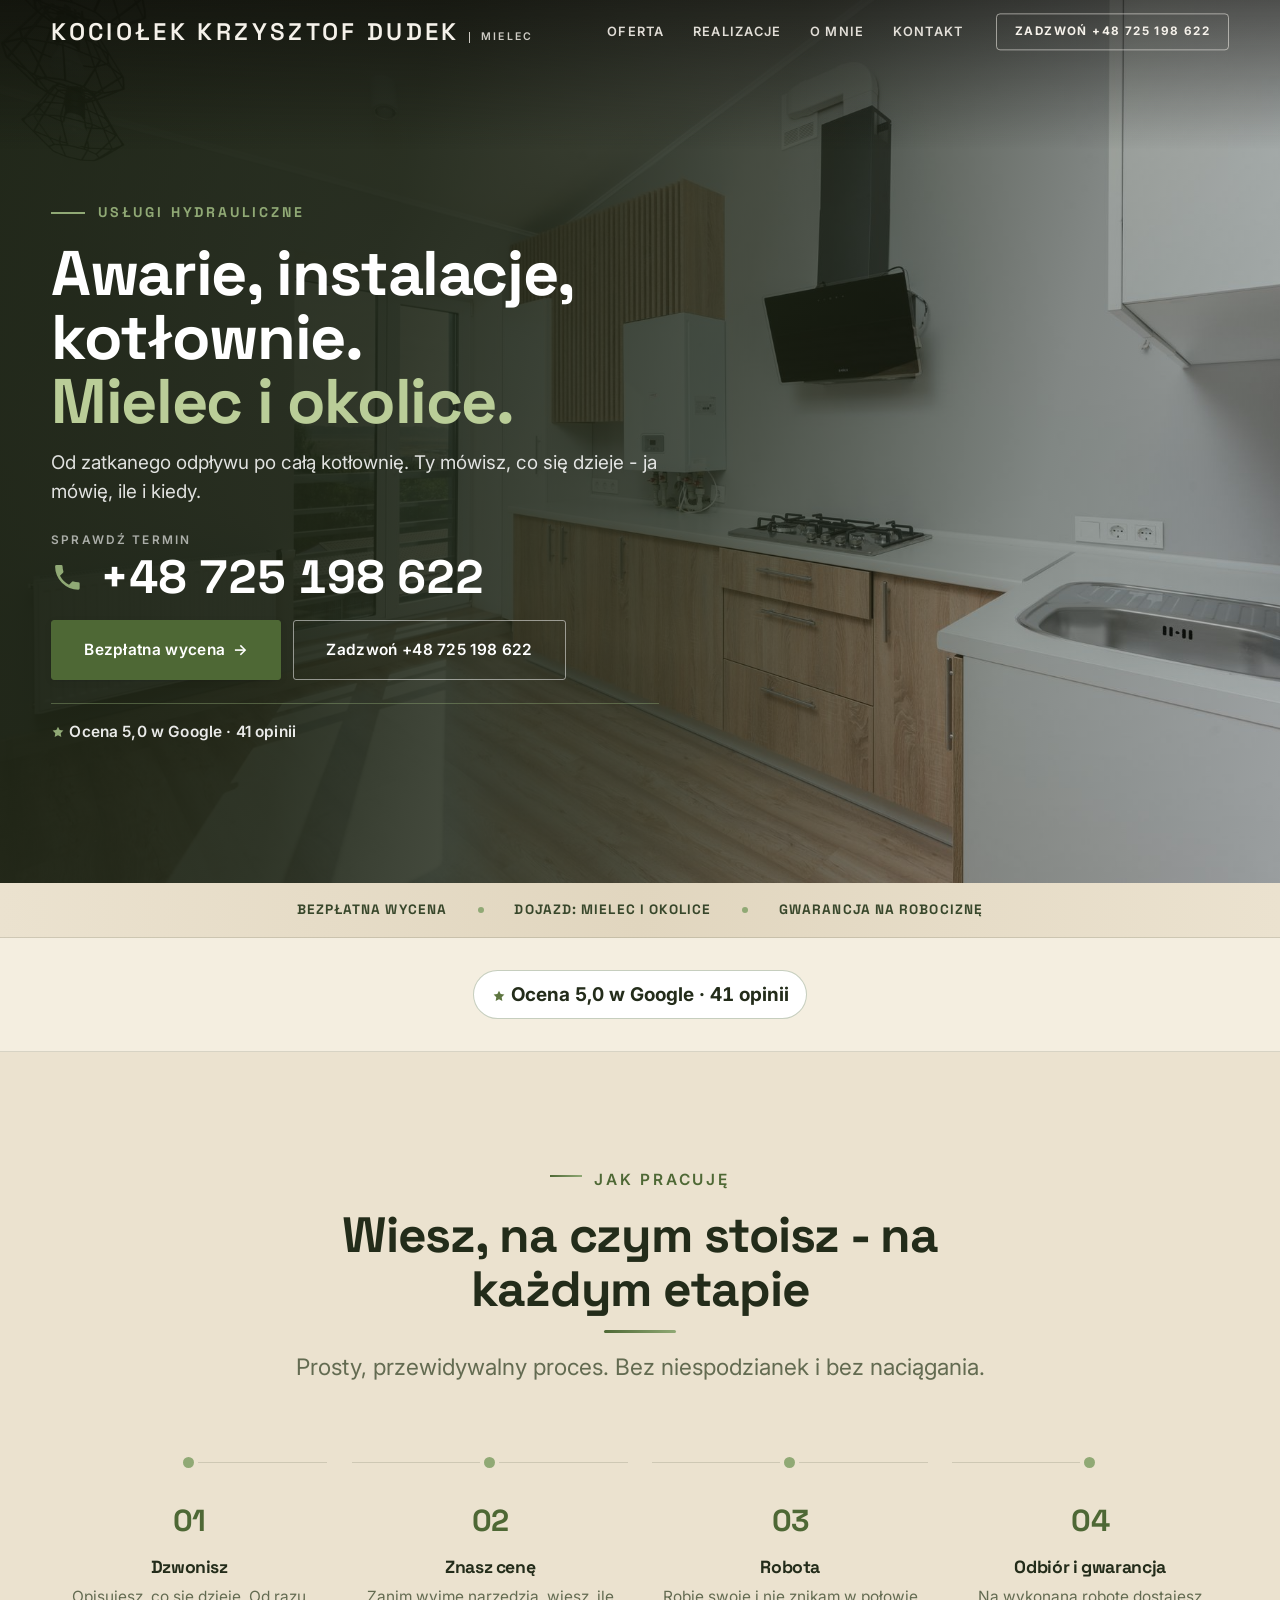
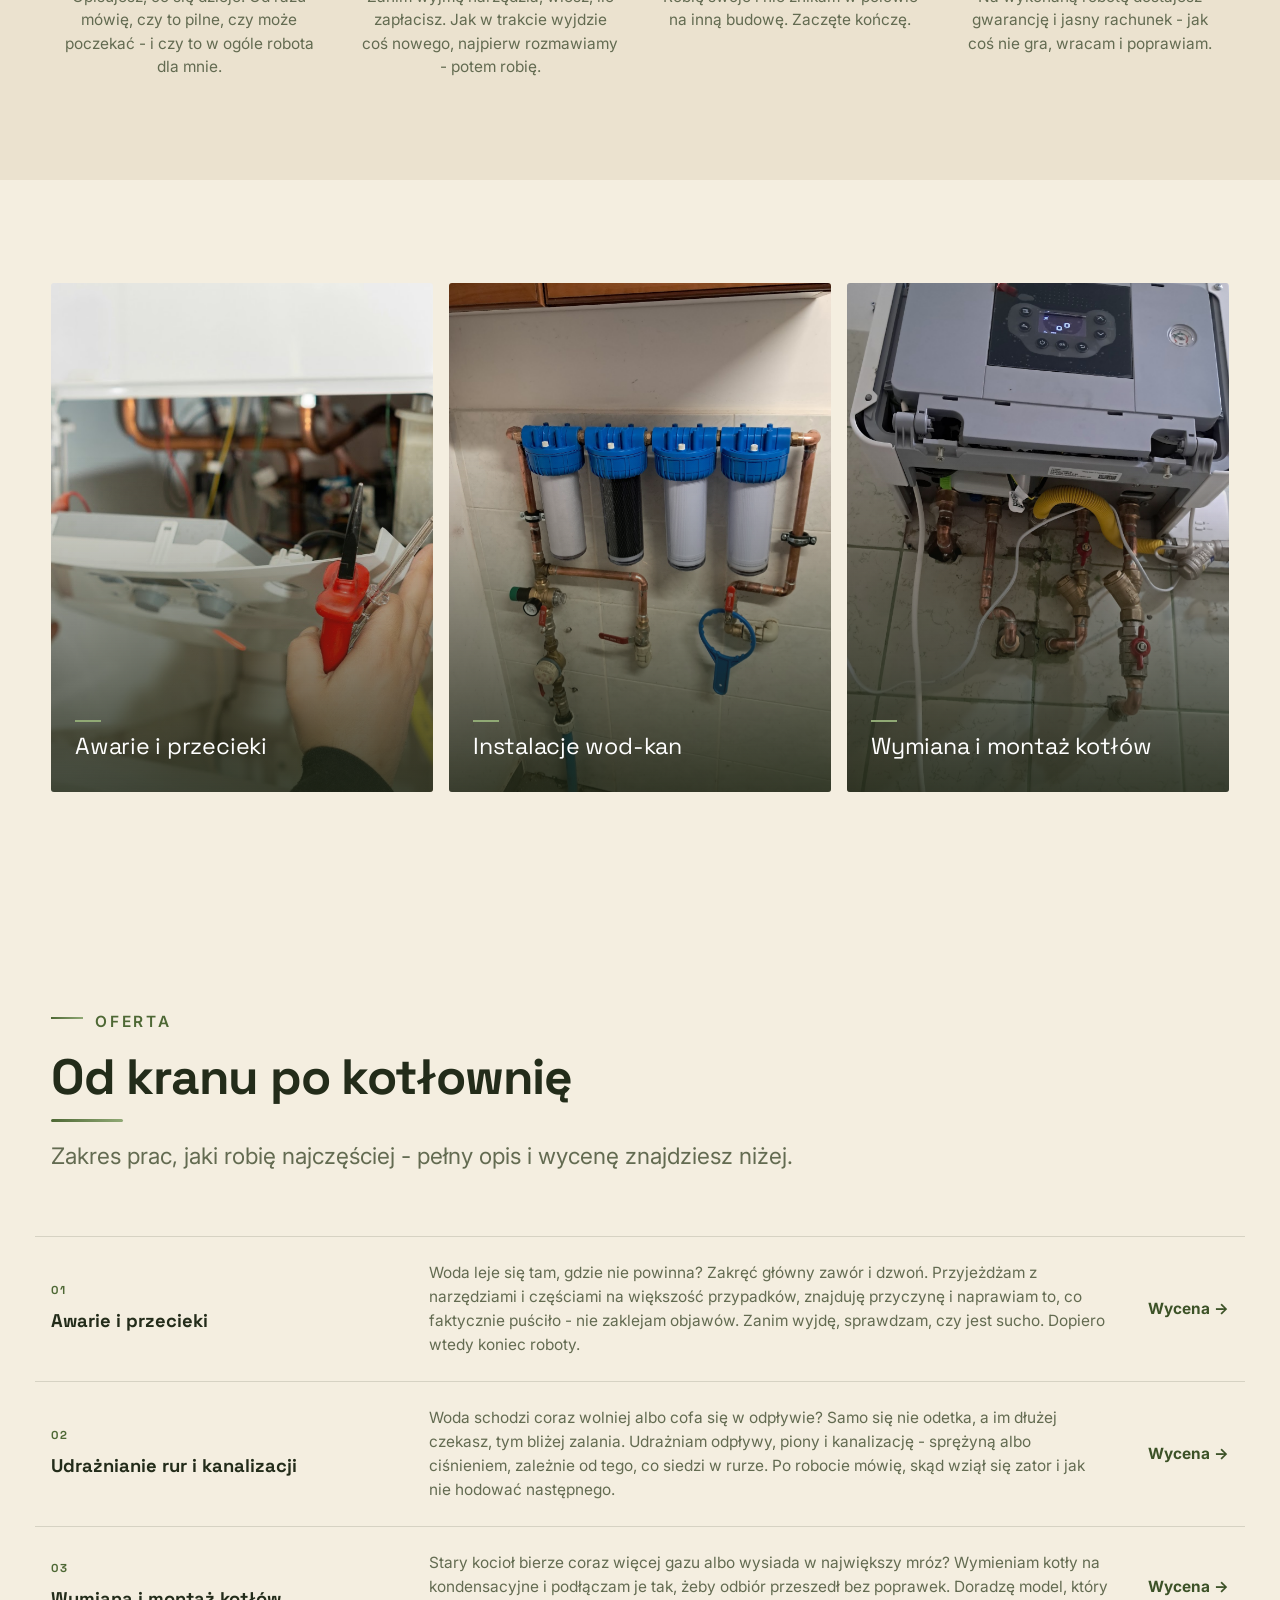
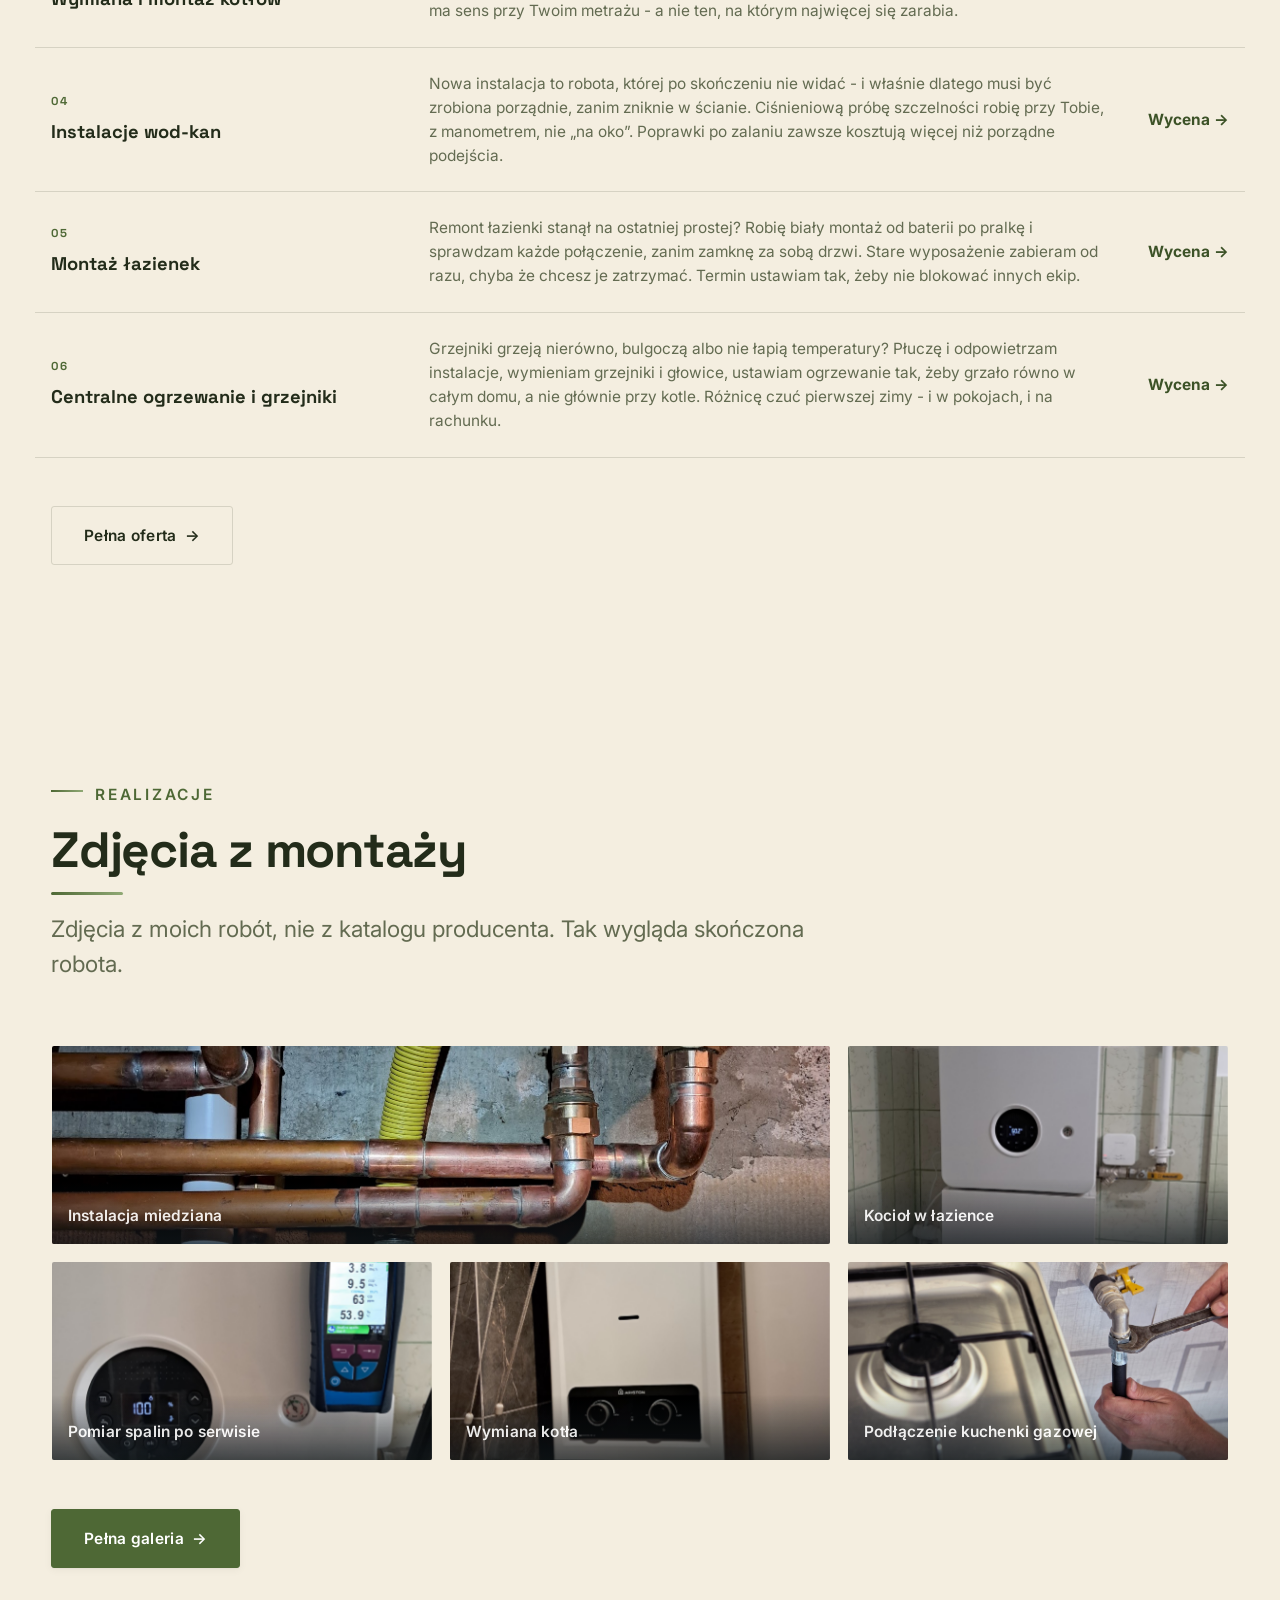
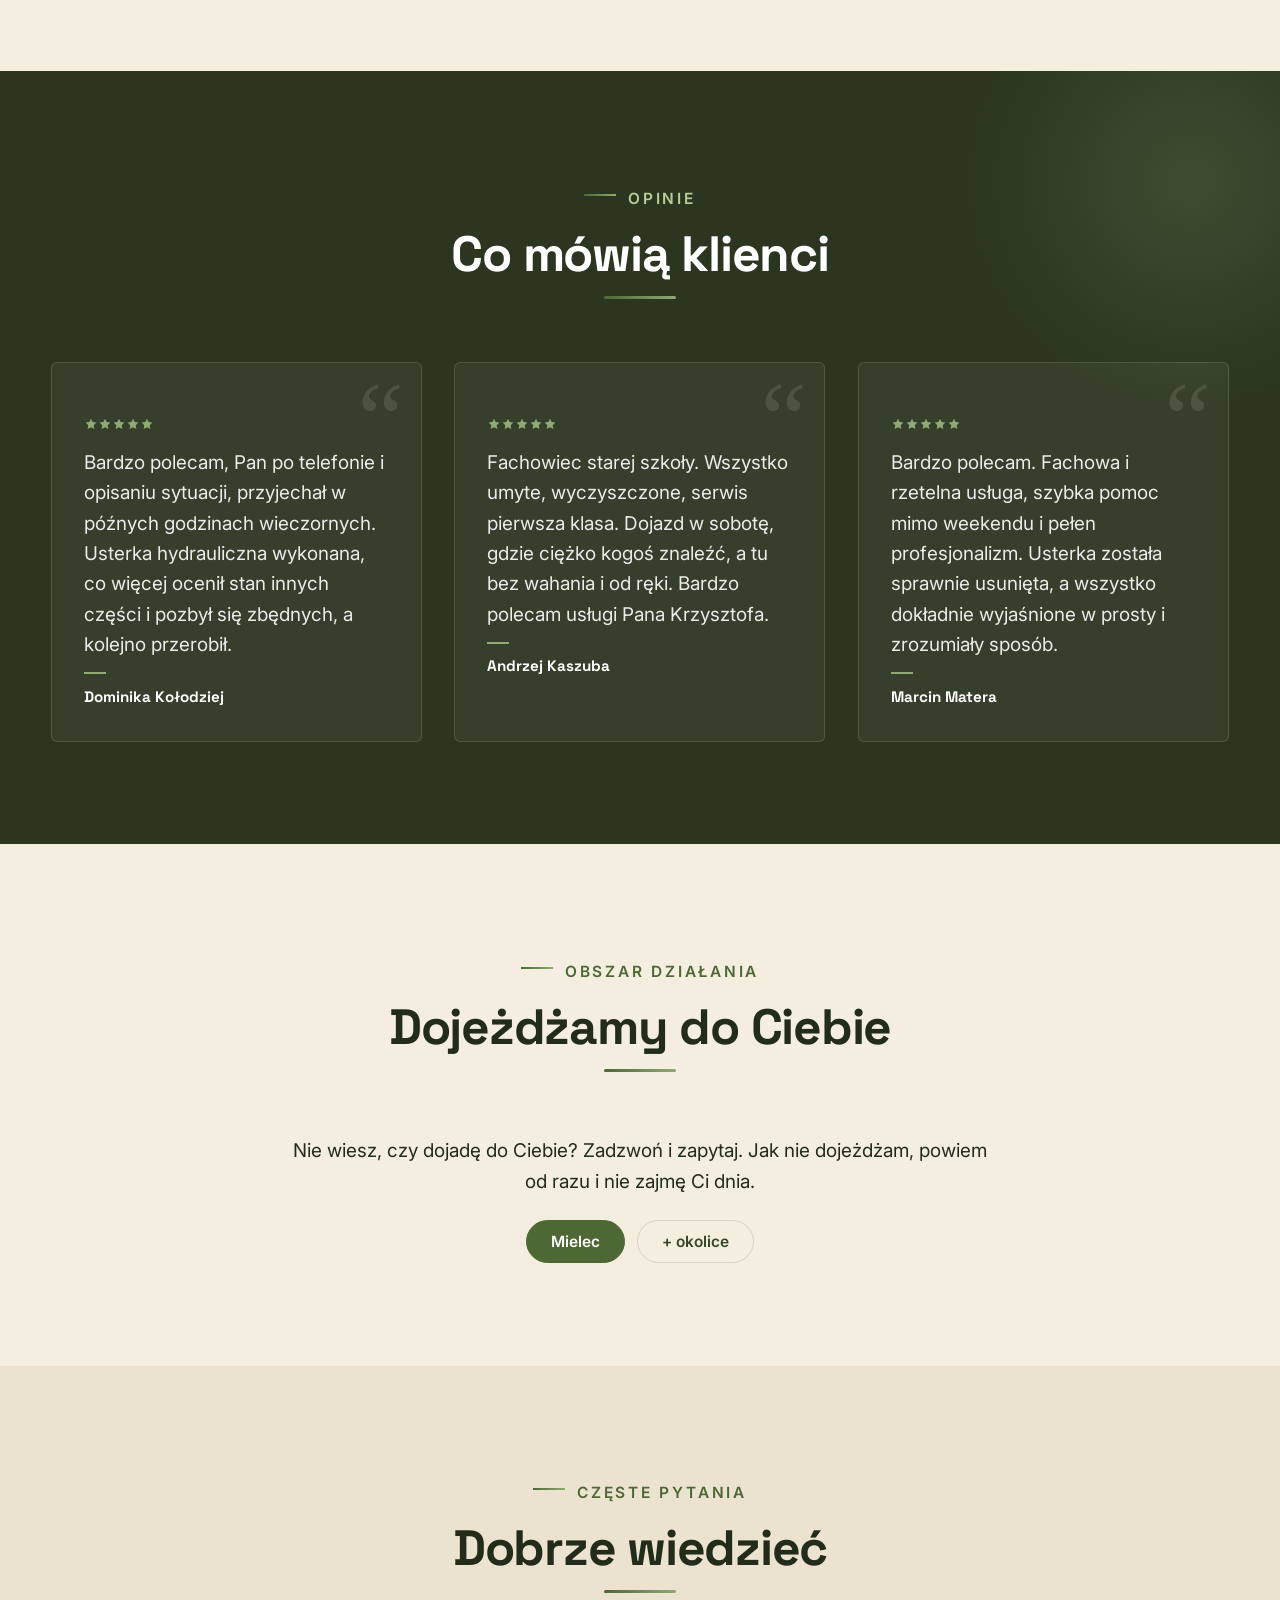
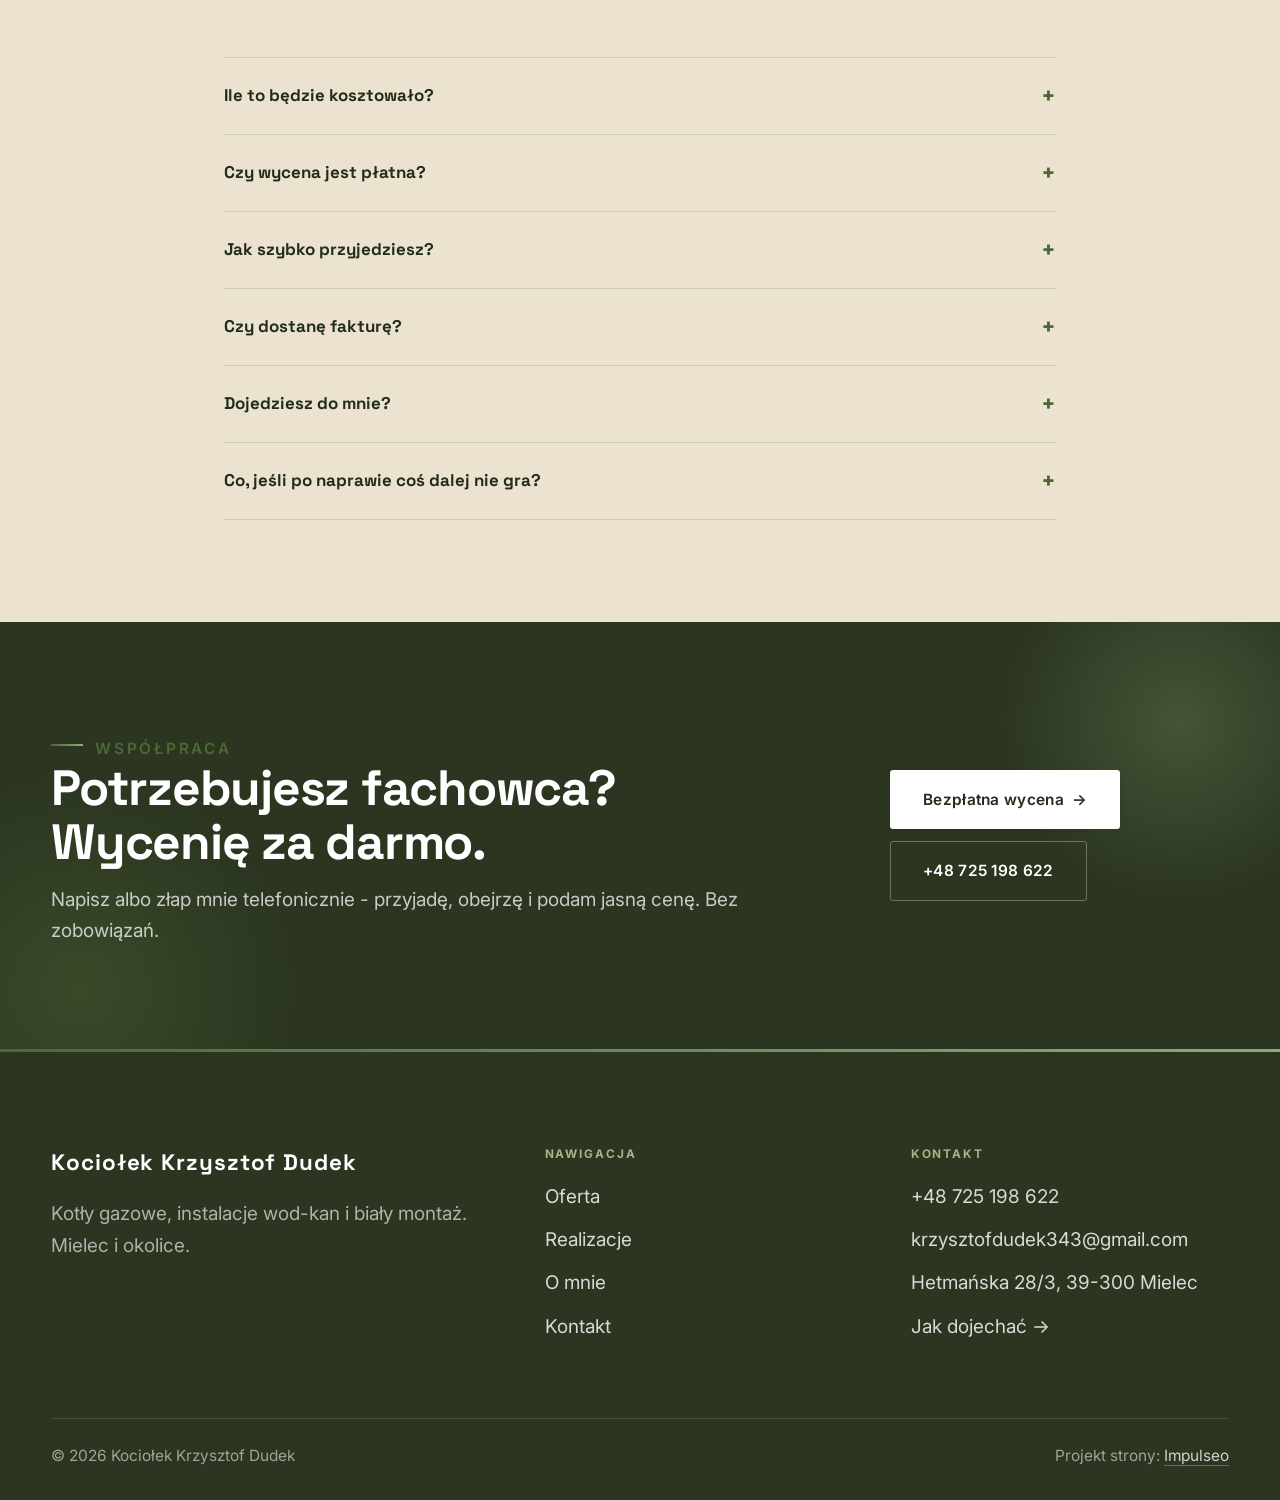
==== commit 34c37971: "Stopka: podpis Impulseo z linkiem + poprawka znikajacego napisu w naglowku" ====
--- a/index.html
+++ b/index.html
@@ -189,7 +189,7 @@
     </div>
     <div class="foot-bot">
       <span>© 2026 Kociołek Krzysztof Dudek</span>
-      <span>Projekt strony: Krzysztof Brzeziński</span>
+      <span>Projekt strony: <a class="foot-credit" href="https://impulseo.pl" target="_blank" rel="noopener">Impulseo</a></span>
     </div>
   </div>
 </footer>
--- a/assets/styles.css
+++ b/assets/styles.css
@@ -1,7 +1,7 @@
 /* ============================================================
    STOLBASZ — premium, architektoniczny B2B fit-out
    Jasna paleta, zero brązu. System wg premium-web-craft.
-   Projekt strony: Krzysztof Brzeziński
+   Projekt strony: Impulseo (impulseo.pl)
    ============================================================ */
 
 :root{
@@ -1060,3 +1060,64 @@
   .opinie::before{width:280px;height:280px;right:-90px;top:-80px}
   .cta::after{width:300px;height:300px;left:-110px;bottom:-130px}
 }
+
+/* === HERO-FIT (29.07.2026) — hero DOPASOWUJE SIĘ do wysokości okna =========================
+   Zgłoszenie K. 29.07: na jego laptopie przyciski CTA w hero były ucięte dolną krawędzią
+   (Modern House). Pomiar headless (1512x879 → realny widok 792 px): dolna krawędź CTA
+   wypadała 123 px POD ekranem. Nawet przy maksymalnym oknie (982) było -20 px.
+
+   DLACZEGO POPRZEDNI FIX NIE DZIAŁAŁ: 27.07 dołożyliśmy @media(max-height:820px) — próg.
+   Widok K. ma ~792-895 px, czyli TUŻ NAD progiem → reguła w ogóle się nie włączała.
+   Progi są kruche: każdy inny laptop/dok/pasek zakładek przesuwa granicę.
+
+   ROZWIĄZANIE: zero progów. Każdy rozmiar, który decyduje o wysokości hero (typografia,
+   odstępy, padding), dostaje `min(dotychczasowa-wartość, X svh)` — czyli na wysokim ekranie
+   nic się nie zmienia, a im niższe okno, tym płynniej mniejsze. Treści NIE ucinamy.
+
+   Doklejane na SAM KONIEC styles.css (po motion) → wygrywa kaskadę, nie rusza reguł w miejscu.
+   Weryfikacja: tools-retrofit/measure_fold.py (mierzy zapas pod CTA dla 720/800/879/982). */
+
+/* ---------- HERO KINOWY (strona główna, rodziny „editorial") ---------- */
+.hero-cine .wrap{padding-block:min(var(--space-8),4svh)}
+.hero-cine .eyebrow{margin-bottom:min(var(--space-5),2svh)}
+.hero-cine h1{font-size:min(clamp(2.9rem,2rem + 4.4vw,5.2rem),7.6svh);
+  margin-bottom:min(var(--space-5),2.4svh)}
+.hero-cine .lead{font-size:min(1.125rem,2.3svh);line-height:1.55;
+  margin-bottom:min(var(--space-7),3.2svh)}
+
+/* ---------- HERO FACHOWCY — wariant A (pełny ekran) ---------- */
+.hf-panel{padding-top:min(clamp(6.5rem,13vh,9rem),11svh);
+  padding-bottom:min(clamp(2.6rem,6vh,3.6rem),4svh)}
+.hf-title{font-size:min(clamp(2.3rem,1.6rem + 3.2vw,4.3rem),7svh);
+  margin-top:min(var(--space-4),1.8svh);margin-bottom:min(var(--space-4),1.8svh)}
+.hf-lead{font-size:min(1.18rem,2.3svh);line-height:1.5}
+.hf-phone{margin-top:min(var(--space-6),2.8svh);margin-bottom:min(var(--space-5),2.2svh)}
+.hf-phone-num{font-size:min(clamp(2rem,1.5rem + 2.4vw,3.05rem),5.2svh)}
+.hf-trust{margin-top:min(var(--space-6),2.6svh);padding-top:min(var(--space-4),1.6svh)}
+
+/* Telefon: tam liczy się czytelność, nie upychanie — skalowanie wysokością wyłączone,
+   bo przy 844 px wysokości ekranu svh-limity zaczęłyby zmniejszać tekst bez potrzeby. */
+@media(max-width:680px){
+  .hero-cine h1{font-size:clamp(1.9rem,1.15rem + 4.4vw,2.7rem)}
+  .hero-cine .lead{font-size:.98rem}
+  .hf-title{font-size:clamp(2.1rem,1.6rem + 3.2vw,3rem)}
+  .hf-lead{font-size:1rem}
+  .hf-phone-num{font-size:clamp(1.9rem,1.5rem + 2.4vw,2.5rem)}
+}
+/* === /HERO-FIT === */
+
+
+/* ====== IMPULSEO-FIX-20260731 ======================================================
+   1) PODPIS w stopce jest teraz linkiem do impulseo.pl - ma być widocznie klikalny.
+   2) ŻYWY NAGŁÓWEK: warstwa przenikających kadrów (.mt-hero-layer) miała z-index:1, więc
+      lądowała NAD przyciemnieniem hero, a w rodzinie „fachowcy" nawet nad panelem z tekstem
+      (.hf-panel nie miał własnego z-index). Efekt: przy zmianie zdjęcia napis znikał i wracał.
+      Teraz warstwa idzie tam, gdzie zdjęcie tła (z-index:-2), a treść nagłówka dostaje twardy
+      z-index:3. Zmieniają się WYŁĄCZNIE zdjęcia w tle - napis stoi nieruchomo.
+      (hero-cine celowo pominięte: tam img ma z-index:0 i układ był poprawny.) */
+.foot-bot a.foot-credit{color:rgba(255,255,255,.78);text-decoration:none;border-bottom:1px solid rgba(255,255,255,.28)}
+.foot-bot a.foot-credit:hover{color:#fff;border-bottom-color:#fff}
+.hero-fach > img.mt-hero-layer,.hero-gastro > img.mt-hero-layer,.hero-auto > img.mt-hero-layer,
+.hero-dom > img.mt-hero-layer,.hero-studio > img.mt-hero-layer{z-index:-2}
+.hf-panel,.hf-inner,.hd-panel,.hk-panel,.ha-inner,.hs-inner,.hg-inner{position:relative;z-index:3}
+/* ====== koniec IMPULSEO-FIX-20260731 ====== */
